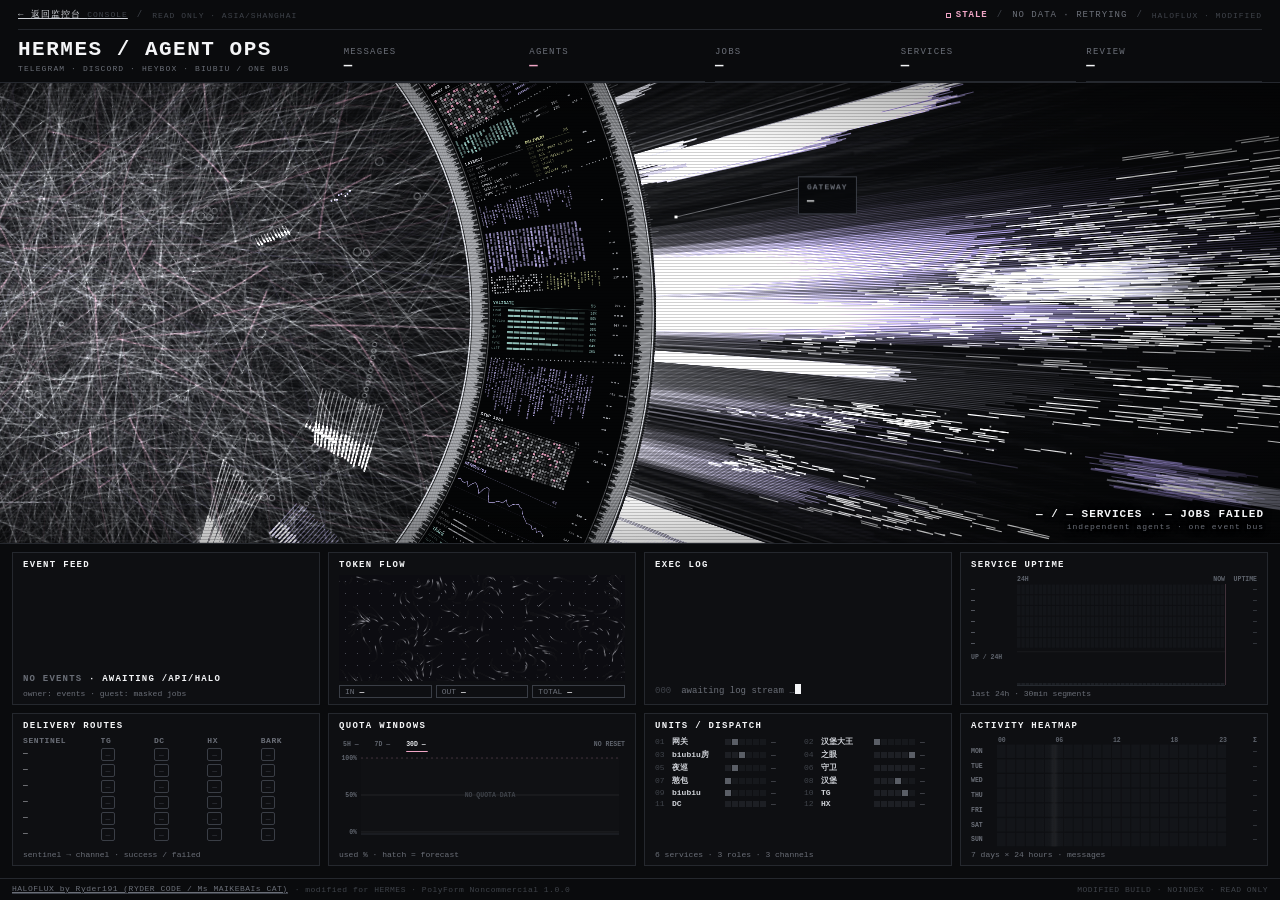
==== dashboard/frontend/halo/index.html @ b4620473 "fix(halo): 活动热图扫描条按底色提亮并连续推进" ====
<!doctype html>
<!--
  HALOFLUX - Copyright (c) 2026 Ryder191 (RYDER CODE / Ms MAIKEBAIs CAT). All rights reserved.

  Source code and audiovisual design are original works protected by copyright.
  Licensed under the PolyForm Noncommercial License 1.0.0 (see LICENSE).
  Noncommercial use only. ANY COMMERCIAL USE IS STRICTLY PROHIBITED.
  Keep this notice and credit "HALOFLUX by Ryder191" when sharing or remixing.

  MODIFIED COPY / 修改版:
  This build is modified for the Hermes personal dashboard (agent ops wall).
  Original: https://github.com/Ryder191/haloflux
  Modifications: rebranded copy, BGM/audio removed, fake-data generators removed,
  panels re-bound to the owner's own read-only telemetry. Noncommercial use only.

  源代码与视觉设计均为原创作品，受著作权保护。按 PolyForm Noncommercial 1.0.0 授权。
  仅限非商业用途，严格禁止任何商业用途。转载或二创须保留本声明并注明出处。
  本文件为 Hermes 个人监控台的修改版：改文案、移除 BGM、移除随机数据生成器、
  面板改接本人只读遥测数据。仅限非商业用途，详见 LICENSE。
-->
<html lang="zh-CN">
<head>
<meta charset="utf-8">
<meta name="viewport" content="width=device-width, initial-scale=1">
<meta name="robots" content="noindex,nofollow">
<meta name="color-scheme" content="dark">
<link rel="icon" href="/favicon.svg" type="image/svg+xml">
<title>HERMES — Agent Ops</title>
<style>
:root{
  --bg:#08090b; --panel:#0e0f12; --line:#25282e; --line2:#3a3e46;
  --text:#cfd2d8; --dim:#6b6f78; --faint:#3f434a; --white:#f4f5f7;
  --pink:#f0a6c6; --teal:#98e0cf;
}
*{box-sizing:border-box}
html,body{margin:0;height:100%;background:var(--bg);color:var(--text);font-family:ui-monospace,"Cascadia Mono","SF Mono",Consolas,"Liberation Mono",monospace;overflow:hidden}
.app{display:grid;grid-template-rows:auto minmax(0,1fr) auto;height:100vh}

/* ---------- header ---------- */
header{display:block;border-bottom:1px solid var(--line);padding:8px 18px 0;background:#0a0b0d}
.hud{display:grid;grid-template-columns:minmax(240px,1.7fr) repeat(5,minmax(0,1fr));align-items:end}
.topbar{display:flex;align-items:center;gap:9px;min-height:18px;margin:0 0 8px;padding:0 0 7px;border-bottom:1px solid var(--line);font-size:9px;letter-spacing:1px;color:var(--dim);white-space:nowrap;overflow:hidden}
.topbar__spacer{flex:1}
.topbar__sep{color:var(--faint)}
.topbar a{color:var(--text);border-bottom:1px solid transparent;transition:color .2s,border-color .2s}
.topbar a:hover,.topbar a:focus-visible{color:var(--white);border-bottom-color:var(--line2)}
.topbar .cn{font-size:8px;color:var(--faint)}
.halo-state{display:inline-flex;align-items:center;gap:5px;color:var(--text);font-weight:700}
.halo-state i{display:inline-block;width:5px;height:5px;background:var(--white)}
.halo-state[data-state="demo"] i{background:var(--pink)}
.halo-state[data-state="stale"] i{background:transparent;border:1px solid var(--pink)}
.halo-state[data-state="stale"]{color:var(--pink)}
.halo-state[data-state="connecting"] i{background:var(--dim)}
.brand h1{white-space:nowrap;margin:0;font-size:21px;font-weight:800;letter-spacing:1.5px;color:var(--white)}
.brand p{margin:3px 0 9px;font-size:8px;color:var(--dim);letter-spacing:1.1px;white-space:nowrap;overflow:hidden;text-overflow:ellipsis}
.kpi{padding:0 10px 9px;position:relative}
.kpi .k{font-size:9px;color:var(--dim);letter-spacing:1.2px}
.kpi .v{font-size:14px;font-weight:800;color:var(--white);font-variant-numeric:tabular-nums;white-space:nowrap}
.kpi .v small{font-size:7px;font-weight:600;color:var(--dim);margin-left:5px;letter-spacing:.4px}
.kpi .v small.err{color:var(--pink)}
.kpi .v.pink{color:var(--pink)}
.kpi .seg{position:absolute;left:10px;right:0;bottom:-1px;height:2px;background:var(--line)}
.kpi .seg i{display:block;height:100%;background:var(--text);width:0;transition:width 1.2s ease}

/* ---------- stage ---------- */
.stage{position:relative;min-height:0;overflow:hidden}
#stage{position:absolute;inset:0;width:100%;height:100%;display:block}
.stage::after{content:"";position:absolute;inset:0;pointer-events:none;
  background:repeating-linear-gradient(0deg,rgba(0,0,0,.18) 0 1px,transparent 1px 3px),
             radial-gradient(ellipse at 40% 50%,transparent 55%,rgba(0,0,0,.55) 100%)}
.ov{position:absolute;font-size:9px;letter-spacing:1px;color:var(--text);pointer-events:none;z-index:2}
.chk{left:0;top:0;will-change:transform;background:rgba(8,9,11,.85);border:1px solid var(--line2);padding:5px 8px;transition:opacity .4s}
.chk b{display:block;font-size:8px;color:var(--dim);font-weight:600;margin-bottom:3px}
.chk span{font-size:12px;color:var(--white);font-weight:600;white-space:nowrap}
.status{right:16px;bottom:12px;text-align:right}
.status .big{font-size:11px;color:var(--white);font-weight:800;text-shadow:0 0 3px rgba(0,0,0,.95),0 0 9px rgba(0,0,0,.85)}
.status .sm{color:var(--dim);font-size:8px;margin-top:2px;text-shadow:0 0 3px rgba(0,0,0,.9),0 0 8px rgba(0,0,0,.75)}

/* ---------- panels ---------- */
.panels{display:grid;grid-template-columns:repeat(4,minmax(0,1fr));gap:8px;padding:8px 12px 12px;border-top:1px solid var(--line);background:#0a0b0d}
.credits{display:flex;align-items:center;gap:7px;padding:5px 12px 6px;border-top:1px solid var(--line);background:#0a0b0d;font-size:8px;letter-spacing:.5px;color:var(--faint);white-space:nowrap;overflow:hidden}
.credits a{color:var(--dim);border-bottom:1px solid var(--line2);transition:color .2s,border-color .2s}
.credits a:hover,.credits a:focus-visible{color:var(--white);border-bottom-color:var(--text)}
.credits__spacer{flex:1}
.credits .cn{color:var(--faint)}
.p{border:1px solid var(--line);background:var(--panel);padding:7px 10px 6px;height:clamp(118px,17vh,168px);display:flex;flex-direction:column;overflow:hidden;min-width:0}
.p h3{margin:0 0 5px;font-size:9px;font-weight:800;letter-spacing:1.3px;color:var(--white);white-space:nowrap}
.p .cap{margin-top:auto;font-size:8px;color:var(--dim);padding-top:3px;white-space:nowrap;overflow:hidden}
.p canvas{width:100%;flex:1;min-height:0;display:block}

.feed{flex:1;min-height:0;display:flex;flex-direction:column;justify-content:flex-end;font-size:9px;line-height:1.4;overflow:hidden}
.feed div{white-space:nowrap;color:var(--dim)}
.feed div:last-child{color:var(--white);font-weight:600}
.feed .empty{color:var(--faint);letter-spacing:1.2px}
.feed .empty b{color:var(--dim);font-weight:600}
.n{color:var(--faint);margin-right:8px}
.vb{display:inline-block;width:42px;font-weight:800}
.vb.build{color:var(--pink)} .vb.check{color:var(--text)} .vb.read{color:var(--teal)} .vb.qa{color:var(--white)}
.vb.err{color:var(--pink)} .vb.ok{color:var(--teal)} .vb.warn{color:var(--text)}

.stats{display:flex;gap:4px;margin-top:4px}
.stats span{flex:1;font-size:8px;border:1px solid var(--line2);padding:1px 5px;color:var(--dim);white-space:nowrap;overflow:hidden}
.stats b{color:var(--white);font-weight:700;font-variant-numeric:tabular-nums}

.code{flex:1;min-height:0;font-size:9px;line-height:1.45;overflow:hidden;display:flex;flex-direction:column;justify-content:flex-end}
.code div{white-space:nowrap}
.code .ln{color:var(--faint);margin-right:10px}
.code .fn{color:var(--white);font-weight:800}
.code .op{color:var(--dim)}
.caret{display:inline-block;width:6px;height:10px;background:var(--white);vertical-align:-1px;animation:bl 1s steps(1) infinite}
@keyframes bl{50%{opacity:0}}

.routes{display:grid;grid-template-columns:1.5fr repeat(4,minmax(0,1fr));gap:3px 5px;font-size:8px;align-content:start}
.routes .h{color:var(--dim);font-weight:800;letter-spacing:.6px;white-space:nowrap;overflow:hidden}
.routes .nm{color:var(--text);white-space:nowrap;overflow:hidden;text-overflow:ellipsis}
.chip{display:inline-block;padding:0 4px;border:1px solid var(--line2);border-radius:2px;color:var(--faint);line-height:11px;transition:all .3s}
.chip.on{background:#d6d8dd;color:#000;border-color:#d6d8dd}
.chip.done{background:#2b2e34;color:var(--text);border-color:#2b2e34}
.chip.pk{background:rgba(240,166,198,.25);color:var(--pink);border-color:rgba(240,166,198,.5)}

.agents{display:grid;grid-template-columns:1fr 1fr;gap:2px 12px;font-size:8px;align-content:start}
.ag{display:flex;align-items:center;gap:5px;white-space:nowrap;min-width:0}
.ag .id{color:var(--faint);width:12px;flex:0 0 12px} .ag .rl{width:48px;flex:0 0 48px;color:var(--text);font-weight:600;overflow:hidden;text-overflow:ellipsis}
.ag .cells{display:flex;gap:1px;flex:0 0 auto}
.ag .cells i{width:6px;height:6px;background:#1d1f24}
.ag .st{color:var(--dim);overflow:hidden;text-overflow:ellipsis;min-width:0}
.ag .st.w{color:var(--white)}
.ag .st.err{color:var(--pink)}

@media (max-width:1000px){
  html,body{height:100%;overflow:hidden;overscroll-behavior:none;touch-action:manipulation;-webkit-tap-highlight-color:transparent}
  .app{height:100vh;height:100dvh;grid-template-columns:minmax(0,1fr);grid-template-rows:auto minmax(0,1fr) auto auto;
    padding-top:env(safe-area-inset-top);padding-left:env(safe-area-inset-left);padding-right:env(safe-area-inset-right)}
  .app>*{min-width:0}
  header{padding:8px 14px 0}
  .hud{display:grid;grid-template-columns:repeat(5,minmax(0,1fr));align-items:end;gap:0}
  .brand{grid-column:1/-1;margin-bottom:3px}
  .brand h1{font-size:18px;letter-spacing:1px;line-height:1}
  .brand p{display:none}
  .kpi{padding:0 4px 7px}
  .kpi .k{font-size:8px;letter-spacing:.7px;white-space:nowrap;overflow:hidden;text-overflow:ellipsis}
  .kpi .v{font-size:13px}
  .kpi .seg{left:4px}
  .stage{height:auto}
  .status{right:10px;bottom:8px;padding:3px 6px;background:rgba(8,9,11,.78);border:1px solid var(--line)}
  .status .big{font-size:9.5px}
  .panels{display:flex;overflow-x:auto;scroll-snap-type:x mandatory;gap:8px;
    padding:8px 12px calc(8px + env(safe-area-inset-bottom));scrollbar-width:none}
  .panels::-webkit-scrollbar{display:none}
  .p{flex:0 0 min(78vw,360px);height:118px;scroll-snap-align:start}
  .credits{padding-bottom:calc(6px + env(safe-area-inset-bottom))}
}
@media (max-width:520px){
  header{padding:8px 12px 0}
  .topbar .topbar__sep{display:none}
  .topbar{flex-wrap:wrap;overflow:visible;white-space:normal;row-gap:4px}
  .status{right:10px;bottom:8px}
}
</style>
<style>
/* ---- Hermes build ---- */
@media (min-width:1500px){ .brand h1{font-size:24px} .p h3{font-size:10px} .p .cap{font-size:8.5px} }
@media (min-width:2100px){ .brand h1{font-size:28px;letter-spacing:2.5px} .kpi .v{font-size:17px}
  .p{height:clamp(150px,19vh,230px)} }
@media (max-width:720px){ .topbar .cn,.topbar .credit-slot{display:none} .topbar{gap:7px;font-size:8px}
  .brand h1{font-size:14px}
  .kpi .k{font-size:6.5px}
  .kpi .v{font-size:11px}
  .credits{font-size:7px;gap:5px} .credits .credits__tail,.credits .cn{display:none} }
@media (max-width:520px){ .topbar .topbar__sep{display:none} .topbar{flex-wrap:wrap;overflow:visible;white-space:normal;row-gap:4px}
  .status{right:10px;bottom:10px} }
</style>
</head>
<body>
<div class="app">
  <header>
    <div class="topbar">
      <a href="/">← 返回监控台 <span class="cn">CONSOLE</span></a>
      <span class="topbar__sep">/</span>
      <span class="cn">READ ONLY · ASIA/SHANGHAI</span>
      <span class="topbar__spacer"></span>
      <span class="halo-state" id="haloState" data-state="connecting"><i></i><b id="haloStateText">CONNECTING</b></span>
      <span class="topbar__sep">/</span>
      <span id="haloUpdated" class="tabular">—</span>
      <span class="topbar__sep credit-slot">/</span>
      <span class="cn credit-slot">HALOFLUX · MODIFIED</span>
    </div>
    <div class="hud">
      <div class="brand"><h1>HERMES / AGENT OPS</h1><p>TELEGRAM · DISCORD · HEYBOX · BIUBIU / ONE BUS</p></div>
      <div class="kpi"><div class="k">MESSAGES</div><div class="v" id="k0">—</div><div class="seg"><i></i></div></div>
      <div class="kpi"><div class="k">AGENTS</div><div class="v pink" id="k1">—</div><div class="seg"><i></i></div></div>
      <div class="kpi"><div class="k">JOBS</div><div class="v" id="k2">—</div><div class="seg"><i></i></div></div>
      <div class="kpi"><div class="k">SERVICES</div><div class="v" id="k3">—</div><div class="seg"><i></i></div></div>
      <div class="kpi"><div class="k">REVIEW</div><div class="v" id="k4">—</div><div class="seg"><i></i></div></div>
    </div>
  </header>

  <div class="stage" id="stageWrap">
    <canvas id="stage"></canvas>
    <div class="ov chk" id="chk"><b id="chkK">GATEWAY</b><span id="chkV">—</span></div>
    <div class="ov status"><div class="big" id="stBig">— / — SERVICES · — JOBS FAILED</div><div class="sm">independent agents · one event bus</div></div>
  </div>

  <section class="panels">
    <div class="p"><h3>EVENT FEED</h3><div class="feed" id="feed"></div><div class="cap">owner: events · guest: masked jobs</div></div>
    <div class="p"><h3>TOKEN FLOW</h3><canvas id="cAdv"></canvas>
      <div class="stats" id="tokenStats"><span>IN <b id="tokIn">—</b></span><span>OUT <b id="tokOut">—</b></span><span>TOTAL <b id="tokAll">—</b></span></div></div>
    <div class="p"><h3>EXEC LOG</h3><div class="code" id="code"></div></div>
    <div class="p"><h3>SERVICE UPTIME</h3><canvas id="cDiff"></canvas><div class="cap">last 24h · 30min segments</div></div>
    <div class="p"><h3>DELIVERY ROUTES</h3><div class="routes" id="routes"></div><div class="cap">sentinel → channel · success / failed</div></div>
    <div class="p"><h3>QUOTA WINDOWS</h3><canvas id="cVal" title="Click 5H / 7D / 30D to switch"></canvas><div class="cap" id="quotaCap">used % · hatch = forecast</div></div>
    <div class="p"><h3>UNITS / DISPATCH</h3><div class="agents" id="agents"></div><div class="cap">6 services · 3 roles · 3 channels</div></div>
    <div class="p"><h3>ACTIVITY HEATMAP</h3><canvas id="cIdx"></canvas><div class="cap">7 days × 24 hours · messages</div></div>
  </section>
  <footer class="credits">
    <a href="https://github.com/Ryder191/haloflux" target="_blank" rel="noopener noreferrer">HALOFLUX by Ryder191 (RYDER CODE / Ms MAIKEBAIs CAT)</a>
    <span class="credits__tail">· modified for HERMES · PolyForm Noncommercial 1.0.0</span>
    <span class="credits__spacer"></span>
    <span class="cn">MODIFIED BUILD · NOINDEX · READ ONLY</span>
  </footer>
</div>

<script>
const TAU = Math.PI * 2, rnd = Math.random;
const rr = (a, b) => a + rnd() * (b - a);
const pick = a => a[(rnd() * a.length) | 0];
const gauss = () => (rnd() + rnd() + rnd() - 1.5) / 1.5;
let DPR = Math.min(window.devicePixelRatio || 1, 1.5);
const FONT = 'ui-monospace,"Cascadia Mono","SF Mono",Consolas,"Liberation Mono",monospace';
const REDUCE_MOTION = !!(window.matchMedia && window.matchMedia('(prefers-reduced-motion: reduce)').matches);

function mk(w, h) {
  const c = document.createElement('canvas');
  c.width = Math.max(1, Math.ceil(w * DPR)); c.height = Math.max(1, Math.ceil(h * DPR));
  c.x = c.getContext('2d'); c.x.setTransform(DPR, 0, 0, DPR, 0, 0);
  return c;
}
function fit(c) {
  const r = c.getBoundingClientRect();
  c.width = Math.max(1, Math.round(r.width * DPR)); c.height = Math.max(1, Math.round(r.height * DPR));
  const x = c.getContext('2d'); x.setTransform(DPR, 0, 0, DPR, 0, 0);
  c.w = r.width; c.h = r.height; c.x = x;
  return c;
}

/* =========================================================
   MAIN STAGE
   ========================================================= */
const stage = document.getElementById('stage'); let S = stage.getContext('2d'); const S_MAIN = S;
let W, H, cx, cy, R, RO, RMAX, thV, thS;
let webBase, webLayers = [], layerEnv = [0, 0, 0], trailC, glowC, laneC;
let curves = [], runners = [], comets = [], cards = [], wedges = [], pulses = [];
let webRot = 0, ringRot = 0, ringVel = 0, OSTEP = 0.0038;
const GS = 3; // glow buffer downscale
const FS = 0.5; let farC; // far-layer buffer (depth of field)
let ROT = false, SW = 0, SH = 0;   // portrait phones: scene is drawn rotated -90°
function setXf(ctx, d, z, tx, ty) {
  if (ROT && ctx === S_MAIN) ctx.setTransform(0, -d * z, d * z, 0, ty, SH * d - tx);
  else ctx.setTransform(d * z, 0, 0, d * z, tx, ty);
}
const HAS_FILTER = 'filter' in S;
const easeIO = t => t < 0.5 ? 4 * t * t * t : 1 - Math.pow(-2 * t + 2, 3) / 2;
const easeO = t => 1 - Math.pow(1 - t, 3);

/* ---------- live configuration (driven by the console) ---------- */
// [key, label, min, max, step, group, rebuild]
const PARAMS = [
  ['tempo', '整体节拍速度', 0.4, 2.5, 0.05, '全局'],
  ['camera', '自动运镜 (0关 1开)', 0, 1, 1, '全局'],
  ['camZoom', '运镜推近幅度', 0, 2, 0.05, '全局'],
  ['glow', '柔光层强度', 0, 1.5, 0.05, '全局'],
  ['scan', '扫描线 (0关 1开)', 0, 1, 1, '全局'],

  ['ringSpeed', '圆环转动幅度/速度', 0, 3, 0.05, '圆环'],
  ['ringPause', '圆环停顿时长', 0, 3, 0.05, '圆环'],
  ['ringWidth', '环带厚度', 0.6, 1.6, 0.02, '圆环', 'resize'],
  ['rimBright', '内外缘细线亮度', 0, 2, 0.05, '圆环'],
  ['rimWidth', '内外缘细线带宽度', 0.3, 2.5, 0.05, '圆环', 'slots'],
  ['dataFlicker', '数据块刷新/闪烁', 0, 4, 0.1, '圆环'],

  ['webBright', '底层网线亮度', 0.1, 3, 0.05, '圈内', 'web'],
  ['webPulseBase', '网线闪烁层基础亮度', 0, 1, 0.02, '圈内'],
  ['webPulseAmp', '网线闪烁层节拍亮度', 0, 1, 0.02, '圈内'],
  ['webSpin', '网线整体转速', 0, 5, 0.1, '圈内'],
  ['runnerCount', '单独亮线 数量', 0, 900, 1, '圈内'],
  ['runnerBright', '单独亮线 亮度', 0, 2, 0.05, '圈内'],
  ['runnerWidth', '单独亮线 粗细', 0.3, 3, 0.05, '圈内'],
  ['runnerSpeed', '单独亮线 速度', 0.1, 4, 0.05, '圈内'],
  ['runnerVariety', '单独亮线 速度差异', 0, 1, 0.05, '圈内'],
  ['cometPerBeat', '成组光束 每拍数量', 0, 6, 0.1, '圈内'],
  ['cometBurst', '成组光束 重拍爆发数', 0, 12, 0.5, '圈内'],
  ['cometTrickle', '成组光束 拍间零星(每秒)', 0, 6, 0.1, '圈内'],
  ['cometLines', '成组光束 每组线数', 0.3, 3, 0.05, '圈内'],
  ['cometWidth', '成组光束 宽度', 0.3, 3, 0.05, '圈内'],
  ['cometBright', '成组光束 亮度', 0.1, 2.5, 0.05, '圈内'],
  ['cometGlow', '成组光束 柔光', 0, 3, 0.05, '圈内'],
  ['cometSpeed', '成组光束 速度', 0.3, 3, 0.05, '圈内'],
  ['cometFollow', '成组光束 跟随圆环 (0/1)', 0, 1, 1, '圈内'],

  ['beamBright', '伸缩光束 亮度', 0, 2.5, 0.05, '环外'],
  ['beamLen', '伸缩光束 长度', 0.2, 1.8, 0.05, '环外'],
  ['beamWidth', '伸缩光束 线粗细', 0.3, 3, 0.05, '环外'],
  ['beamBounce', '回弹波浪层 强度', 0, 2, 0.05, '环外'],
  ['beamGlow', '伸缩光束 柔光', 0, 6, 0.1, '环外'],
  ['dashBright', '流动短线 亮度', 0, 2, 0.05, '环外'],
  ['hazeCount', '宽光带 数量', 0, 30, 1, '环外'],
  ['hazeBright', '宽光带 亮度', 0, 3, 0.05, '环外'],
  ['flyerCount', '飞出流线(单独) 数量', 0, 3, 0.05, '环外', 'flyers'],
  ['flyerBright', '飞出流线(单独) 亮度', 0, 3, 0.05, '环外'],
  ['flyerWidth', '飞出流线 粗细', 0.3, 3, 0.05, '环外'],
  ['flyerSpeed', '飞出流线 速度', 0.2, 3, 0.05, '环外'],
  ['burstRate', '飞出流线(成组) 频率', 0, 5, 0.1, '环外'],
  ['burstSize', '飞出流线(成组) 每组数量', 0.2, 3, 0.05, '环外'],
  ['burstBright', '飞出流线(成组) 亮度', 0, 2.5, 0.05, '环外'],
  ['flareRate', '根部闪光 频率', 0, 5, 0.1, '环外'],
  ['flareBright', '根部闪光 亮度', 0, 2, 0.05, '环外'],
  ['rimDensity', '内外缘细线 密度', 0.3, 3, 0.05, '圆环'],
  ['depthBlur', '远景虚化 (环外远层)', 0, 5, 0.1, '空间层次'],
  ['depthDim', '远景亮度', 0, 1.5, 0.05, '空间层次'],
  ['webBlur', '圈内底层虚化', 0, 4, 0.1, '空间层次', 'web'],
  ['parallax', '视差 (运镜时远近错位)', 0, 1.5, 0.05, '空间层次'],
  ['bokeh', '前景光斑 数量', 0, 80, 1, '空间层次'],
  ['bokehBright', '前景光斑 亮度', 0, 3, 0.05, '空间层次'],
  ['atmos', '空间雾气', 0, 3, 0.05, '空间层次'],
  ['ringShadow', '圆环遮挡阴影', 0, 2, 0.05, '空间层次'],
  ['vignette', '暗角', 0, 1.5, 0.05, '空间层次'],
];
const BASE = {
  tempo: 1, camera: 1, camZoom: 1, glow: 1, scan: 1,
  ringSpeed: 1, ringPause: 1, ringWidth: 1, rimBright: 1, rimWidth: 1, dataFlicker: 1,
  webBright: 1, webPulseBase: 0.15, webPulseAmp: 0.85, webSpin: 1,
  runnerCount: 336, runnerBright: 1, runnerWidth: 1, runnerSpeed: 1, runnerVariety: 1,
  cometPerBeat: 1.1, cometBurst: 4, cometTrickle: 0, cometLines: 1, cometWidth: 1, cometBright: 1, cometGlow: 1.1, cometSpeed: 1, cometFollow: 0,
  beamBright: 1, beamBounce: 1, beamLen: 1, beamWidth: 1, beamGlow: 1, dashBright: 1, hazeCount: 8, hazeBright: 1,
  flyerCount: 1, flyerBright: 1, flyerWidth: 1, flyerSpeed: 1, burstRate: 1, burstSize: 1, burstBright: 1, flareRate: 1, flareBright: 1,
  rimDensity: 1, depthBlur: 1.4, depthDim: 0.9, webBlur: 0.7, parallax: 0.6, bokeh: 16, bokehBright: 1, atmos: 1, ringShadow: 1, vignette: 0.7,
};
const PRESETS = {
  A: { ...BASE, webBright: 1.25, webPulseBase: 0.3, webPulseAmp: 0.4, runnerCount: 45, runnerVariety: 0,
       cometPerBeat: 2.5, cometBurst: 5, cometTrickle: 1.6, cometFollow: 1, cometGlow: 0.85 },
  B: { ...BASE },
};
// 你的默认效果：把控制台「导出」的 values 粘贴进来替换 null，发给任何电脑打开都会默认使用它
const BAKED_MINE = {tempo: 2.5, camera: 1, camZoom: 1, glow: 1.1, scan: 1, ringSpeed: 3, ringPause: 1.2, ringWidth: 1.3, rimBright: 1.8, rimWidth: 1.3, dataFlicker: 1, webBright: 0.9, webPulseBase: 0.1, webPulseAmp: 0.8, webSpin: 1, runnerCount: 788, runnerBright: 0.5, runnerWidth: 1, runnerSpeed: 0.6, runnerVariety: 0.4, cometPerBeat: 2.3, cometBurst: 9, cometTrickle: 1.5, cometLines: 1, cometWidth: 1, cometBright: 1, cometGlow: 1.1, cometSpeed: 0.8, cometFollow: 1, beamBright: 1.8, beamLen: 1.8, beamWidth: 0.7, beamBounce: 2, beamGlow: 3.5, dashBright: 1.9, hazeCount: 22, hazeBright: 1.5, flyerCount: 3, flyerBright: 3, flyerWidth: 1.4, flyerSpeed: 2.2, burstRate: 3.5, burstSize: 3, burstBright: 2.5, flareRate: 3.5, flareBright: 2, rimDensity: 1.2, depthBlur: 0, depthDim: 0.1, webBlur: 0, parallax: 0, bokeh: 0, bokehBright: 0, atmos: 0, ringShadow: 0, vignette: 0};   // 2026-10-21 定稿默认
if (BAKED_MINE) PRESETS.MINE = { ...BASE, ...BAKED_MINE };
const C = { ...(PRESETS.MINE || PRESETS.B) };
// phones: fewer particles, same look (from HALOFLUX mobile.html)
if (matchMedia('(max-width: 1000px)').matches) {
  C.runnerCount = Math.round(C.runnerCount * 0.5);
  C.flyerCount = +(C.flyerCount * 0.55).toFixed(2);
  C.burstSize = +(C.burstSize * 0.75).toFixed(2);
  C.bokeh = Math.round(C.bokeh * 0.6);
}
// 4K / high-DPI wall: fewer particles and slightly softer glow (same look)
if ((window.screen && window.screen.width >= 3200) ||
    (window.innerWidth * (window.devicePixelRatio || 1) >= 3200)) {
  C.runnerCount = Math.round(C.runnerCount * 0.65);
  C.cometPerBeat = +(C.cometPerBeat * 0.75).toFixed(2);
  C.cometBurst = Math.round(C.cometBurst * 0.75);
  C.hazeCount = Math.round(C.hazeCount * 0.7);
  C.bokeh = Math.round(C.bokeh * 0.7);
  C.glow = +(C.glow * 0.85).toFixed(2);
}
const zf = z => 1 + (z - 1) * C.camZoom;

/* ---------- rhythm: an uneven beat clock drives everything ---------- */
const PATTERN = [0.5, 0.25, 0.25, 0.5, 0.5, 0.75, 0.25, 0.25, 0.25, 1.0];
let beatT = 0.4, beatI = 0, sinceBeat = 9, beatN = 0, env = 0;
function updateBeat(dt) {
  beatT -= dt; sinceBeat += dt;
  if (beatT <= 0) { beatT += PATTERN[beatI++ % PATTERN.length] * 0.92 / C.tempo; sinceBeat = 0; beatN++; onBeat(); }
  env = Math.exp(-sinceBeat * 4.5);
}
function onBeat() {
  // ring: kick every other beat → stepped, fast rotation
  if (rot.t >= rot.dur && rot.hold <= 0) ringMove();
  // comets come in bursts
  const n = Math.round((beatN % 4 === 0 ? C.cometBurst : C.cometPerBeat) * rr(0.6, 1.4));
  for (let i = 0; i < n; i++) setTimeout(spawnComet, i * rr(30, 90));
  // web layers shimmer
  layerEnv[(rnd() * 3) | 0] = 1;
  if (beatN % 4 === 0) layerEnv = layerEnv.map(() => rr(0.6, 1));
  // outer: travelling wave + random wedge hits
  const dir = rnd() < 0.5 ? 1 : -1, big = beatN % 8 === 0;
  pulses.push({ c: dir > 0 ? -thS - 0.15 : thS + 0.15, v: dir * rr(0.7, 1.6) * (big ? 0.7 : 1), w: big ? rr(0.25, 0.4) : rr(0.05, 0.16), amp: big ? 1 : rr(0.45, 0.9), life: rr(1.2, 2.0), L: 0 });
  pulses.forEach(p => p.L || (p.L = p.life));
  onBeatOuter();
  // ring cards
  for (let i = 0; i < Math.round(6 * C.dataFlicker); i++) pick(slots).c = null;
  for (let i = 0; i < Math.round(2 * C.dataFlicker); i++) pick(slots).flash = rr(0.35, 0.7);
}

/* ---------- camera: automatic push-in / pull-out shots ---------- */
const cam = { x: 0, y: 0, z: 1 };
let shots = [], shotI = 0, shotT = 0, camPhase = 'hold', camFrom = null;
function buildShots() {
  const P = (a, r) => ({ x: cx + Math.cos(a) * r, y: cy + Math.sin(a) * r });
  const mid = (R + RO) / 2;
  shots = [
    { x: W / 2, y: H / 2, z: 1, hold: 4.5 },
    { ...P(-thS * 0.45, mid), z: 2.3, hold: 3.4 },
    { ...P(0.04, RO + (RMAX - RO) * 0.3), z: 1.6, hold: 3.2 },
    { x: W / 2, y: H / 2, z: 1, hold: 3.0 },
    { ...P(0.22, R * 0.8), z: 1.9, hold: 3.4 },
    { ...P(thS * 0.5, mid + 10), z: 2.8, hold: 3.0 },
    { ...P(-0.12, RO + 40), z: 1.35, hold: 3.2 },
  ];
  shotI = 0; shotT = 0; camPhase = 'hold';
  Object.assign(cam, shots[0]);
}
function clampCam() {
  const hw = W / (2 * cam.z), hh = H / (2 * cam.z);
  cam.x = Math.max(hw, Math.min(W - hw, cam.x));
  cam.y = Math.max(hh, Math.min(H - hh, cam.y));
}
function updateCam(dt) {
  if (!C.camera) { cam.x = W / 2; cam.y = H / 2; cam.z = 1; return; }
  shotT += dt;
  const cur = shots[shotI], nxt = shots[(shotI + 1) % shots.length];
  if (camPhase === 'hold') {
    const k = shotT / cur.hold;
    cam.x = cur.x; cam.y = cur.y + (cur.z > 1 ? Math.sin(k * Math.PI) * 6 : 0);
    cam.z = zf(cur.z) * (1 + 0.05 * k * C.camZoom);            // slow creep while holding
    if (shotT >= cur.hold) { camPhase = 'move'; shotT = 0; camFrom = { ...cam }; }
  } else {
    const dur = 2.2, e = easeIO(Math.min(1, shotT / dur));
    const lz = Math.log(camFrom.z) + (Math.log(zf(nxt.z)) - Math.log(camFrom.z)) * e;
    let z = Math.exp(lz);
    if (camFrom.z > 1.2 && zf(nxt.z) > 1.2) z *= 1 - 0.4 * Math.sin(Math.PI * e); // pull out between two close-ups
    cam.z = Math.max(1, z);
    cam.x = camFrom.x + (nxt.x - camFrom.x) * e;
    cam.y = camFrom.y + (nxt.y - camFrom.y) * e;
    if (shotT >= dur) { shotI = (shotI + 1) % shots.length; camPhase = 'hold'; shotT = 0; }
  }
  clampCam();
}
function camT(ctx, d) { setXf(ctx, d, cam.z, d * (W / 2 - cam.x * cam.z), d * (H / 2 - cam.y * cam.z)); }
function camTk(ctx, d, k) {
  const z = 1 + (cam.z - 1) * k, x = W / 2 + (cam.x - W / 2) * k, y = H / 2 + (cam.y - H / 2) * k;
  setXf(ctx, d, z, d * (W / 2 - x * z), d * (H / 2 - y * z));
}
const toScreen = (x, y) => ({ x: (x - cam.x) * cam.z + W / 2, y: (y - cam.y) * cam.z + H / 2 });

/* ---------- setup ---------- */
function mkd(w, h, d) {
  const c = document.createElement('canvas');
  c.width = Math.max(1, Math.ceil(w * d)); c.height = Math.max(1, Math.ceil(h * d));
  c.x = c.getContext('2d'); c.x.setTransform(d, 0, 0, d, 0, 0); return c;
}
function resizeStage() {
  const r = stage.getBoundingClientRect();
  ROT = r.height > r.width * 1.05; SW = r.width; SH = r.height;
  W = ROT ? r.height : r.width; H = ROT ? r.width : r.height;
  stage.width = SW * DPR; stage.height = SH * DPR;
  cx = W * (ROT ? -0.1 : 0.07); cy = H * 0.5;
  R = Math.max(H * 0.78, W * 0.30);
  RO = R + Math.max(90, Math.min(240, H * 0.3, W * 0.13)) * C.ringWidth;
  RMAX = Math.hypot(W - cx, H / 2) + 60;
  thV = Math.asin(Math.min(1, (H / 2 + 60) / R));
  thS = Math.asin(Math.min(1, (H / 2 + 40) / RO));
  buildWeb(); buildLanes(); buildCards(); buildOuter();
  trailC = mkd(2 * R + 4, 2 * R + 4, Math.min(DPR, 1.5));
  farC = document.createElement('canvas'); farC.width = Math.ceil(W * FS); farC.height = Math.ceil(H * FS); farC.x = farC.getContext('2d');
  glowC = document.createElement('canvas');
  glowC.width = Math.ceil(W / GS); glowC.height = Math.ceil(H / GS); glowC.x = glowC.getContext('2d');
  runners = []; for (let i = 0; i < C.runnerCount; i++) runners.push(newRunner(true));
  comets = []; pulses = [];
  buildShots();
}

/* ---------- inner web ---------- */
function buildWeb() {
  const size = 2 * R + 4, d = Math.min(DPR, 1.5);
  webBase = mkd(size, size, d);
  webLayers = [0, 1, 2].map(() => mkd(size, size, d));
  const all = [webBase, ...webLayers];
  all.forEach(c => c.x.translate(R + 2, R + 2));
  const b = webBase.x;
  b.beginPath(); b.arc(0, 0, R, 0, TAU);
  const g = b.createRadialGradient(0, 0, R * 0.2, 0, 0, R);
  g.addColorStop(0, '#111215'); g.addColorStop(1, '#0c0d0f');
  b.fillStyle = g; b.fill();
  all.forEach(c => { c.x.save(); c.x.beginPath(); c.x.arc(0, 0, R, 0, TAU); c.x.clip(); });
  curves = [];
  const N = Math.min(2600, Math.round(1000 + (W * H) / 800));
  for (let i = 0; i < N; i++) {
    const a1 = rnd() * TAU, a2 = a1 + rr(0.6, Math.PI * 1.4);
    const p0 = { x: Math.cos(a1) * R, y: Math.sin(a1) * R };
    const p1 = { x: Math.cos(a2) * R, y: Math.sin(a2) * R };
    const cr = Math.sqrt(rnd()) * R * 0.9, ca = rnd() * TAU;
    const c = { x: Math.cos(ca) * cr, y: Math.sin(ca) * cr };
    curves.push({ p0, c, p1 });
    const layer = rnd() < 0.7 ? -1 : (rnd() * 3) | 0;
    const x = layer < 0 ? b : webLayers[layer].x;
    const al = Math.min(1, (layer < 0 ? 0.03 + Math.pow(rnd(), 3) * 0.28 : 0.08 + Math.pow(rnd(), 2) * 0.35) * C.webBright);
    const k = rnd();
    x.strokeStyle = k < 0.05 ? `rgba(240,166,198,${al})` : k < 0.1 ? `rgba(180,170,235,${al})` : `rgba(228,231,238,${al})`;
    x.lineWidth = rr(0.4, 1.1);
    x.beginPath(); x.moveTo(p0.x, p0.y); x.quadraticCurveTo(c.x, c.y, p1.x, p1.y); x.stroke();
  }
  // node markers
  b.font = `6px ${FONT}`; b.textBaseline = 'middle';
  for (let i = 0; i < 70; i++) {
    const rr_ = Math.sqrt(rnd()) * R * 0.92, a = rnd() * TAU;
    const px = Math.cos(a) * rr_, py = Math.sin(a) * rr_, s = rr(2, 4.5);
    b.strokeStyle = `rgba(235,238,244,${rr(0.35, 0.8)})`; b.lineWidth = 0.8;
    b.beginPath(); b.arc(px, py, s, 0, TAU); b.stroke();
    if (rnd() < 0.4) { b.beginPath(); b.arc(px + s * 2.2, py, s * 0.8, 0, TAU); b.stroke(); }
    if (rnd() < 0.35) { b.fillStyle = 'rgba(200,204,212,.5)'; b.fillText('n' + ((rnd() * 99) | 0), px + 7, py); }
  }
  // dotted chains of small rings (as in the original)
  for (let k = 0; k < 3; k++) {
    const rad = R * rr(0.45, 0.85), a0 = rr(0, TAU), cnt = 22 + (rnd() * 14 | 0);
    b.strokeStyle = 'rgba(235,238,244,.55)'; b.lineWidth = 0.8;
    for (let i = 0; i < cnt; i++) { const a = a0 + i * 0.022; b.beginPath(); b.arc(Math.cos(a) * rad, Math.sin(a) * rad, 2.2, 0, TAU); b.stroke(); }
  }
  all.forEach(c => c.x.restore());
  if (HAS_FILTER && C.webBlur > 0) {
    all.forEach((c, i) => {
      const orig = document.createElement('canvas'); orig.width = c.width; orig.height = c.height; orig.getContext('2d').drawImage(c, 0, 0);
      const x = c.x; x.save(); x.setTransform(1, 0, 0, 1, 0, 0); x.clearRect(0, 0, c.width, c.height);
      x.filter = `blur(${(i ? 0.5 : 1) * C.webBlur * d}px)`; x.drawImage(orig, 0, 0); x.filter = 'none';
      x.globalAlpha = Math.max(0.15, 1 - C.webBlur * 0.3); x.drawImage(orig, 0, 0); x.restore();
    });
  }
}
const qpt = (cv, t) => {
  const u = 1 - t;
  return { x: u * u * cv.p0.x + 2 * u * t * cv.c.x + t * t * cv.p1.x, y: u * u * cv.p0.y + 2 * u * t * cv.c.y + t * t * cv.p1.y };
};
function newRunner(init) {
  const cv = pick(curves), t = init ? rnd() : 0, p = qpt(cv, t);
  // mixed speed personalities so lone lines never move in lockstep
  const k = rnd(); let mode, sp;
  if (rnd() > C.runnerVariety) { mode = 1; sp = rr(0.12, 0.38); }   // uniform (version A style)
  else if (k < 0.3) { mode = 0; sp = rr(0.15, 0.28); }        // steady, ignores the beat
  else if (k < 0.65) { mode = 1; sp = rr(0.1, 0.3); }    // surges on the beat
  else if (k < 0.8) { mode = 0; sp = rr(0.04, 0.08); }   // slow drift
  else if (k < 0.92) { mode = 0; sp = rr(0.5, 0.85); }   // fast streak
  else { mode = 2; sp = rr(0.06, 0.12); }                 // accelerates along its path
  return { cv, t, sp, mode, px: p.x, py: p.y, b: rnd() < 0.1 };
}

/* ---------- comets: short bright bundles sweeping with ease-in-out ---------- */
function spawnComet() {
  const lines = [], n = Math.max(2, Math.round((8 + (rnd() * 12 | 0)) * C.cometLines));
  if (rnd() < 0.6) {
    // concentric arc bundle hugging the ring
    const rad = R * rr(0.55, 0.9), a0 = rr(-thV, thV) * 0.85, span = rr(0.35, 0.9) * (rnd() < 0.5 ? -1 : 1), gap = rr(2.6, 4.4) * C.cometWidth;
    for (let k = 0; k < n; k++) lines.push({ arc: true, r: rad - k * gap + gauss() * 0.6, a0: a0 + gauss() * 0.01, span });
  } else {
    // converging bundle: inner point → ring edge
    const ang = rr(-thV, thV) * 0.8, oa = ang + rr(-1.3, 1.3), orad = R * rr(0.25, 0.75);
    const o = { x: Math.cos(oa) * orad, y: Math.sin(oa) * orad };
    const spread = rr(0.08, 0.25) * C.cometWidth, bend = rr(0.2, 0.5) * (rnd() < 0.5 ? -1 : 1);
    for (let i = 0; i < n; i++) {
      const ta = ang + (i / n - 0.5) * spread;
      const p1 = { x: Math.cos(ta) * (R - 2), y: Math.sin(ta) * (R - 2) };
      const p0 = { x: o.x + gauss() * 10, y: o.y + gauss() * 10 };
      const mx = (p0.x + p1.x) / 2, my = (p0.y + p1.y) / 2, dx = p1.x - p0.x, dy = p1.y - p0.y;
      lines.push({ p0, c: { x: mx - dy * bend + gauss() * 8, y: my + dx * bend + gauss() * 8 }, p1 });
    }
  }
  comets.push({ lines, life: 0, hit: false, rot0: ringRot, dur: rr(0.4, 0.85) / C.cometSpeed, win: rr(0.22, 0.4), glow: rnd() < 0.4, tint: rnd() < 0.15 });
}
const cpt = (l, t) => { if (!l.arc) return qpt(l, t); const r = l.r + (R - 2 - l.r) * t * t, a = l.a0 + l.span * t; return { x: Math.cos(a) * r, y: Math.sin(a) * r }; };
function strokeComet(ctx, c, t0, t1, steps) {
  ctx.beginPath();
  for (const l of c.lines) for (let s = 0; s <= steps; s++) {
    const p = cpt(l, t0 + (t1 - t0) * (s / steps));
    s ? ctx.lineTo(p.x, p.y) : ctx.moveTo(p.x, p.y);
  }
  ctx.stroke();
}

/* ---------- outer: stacked, constantly changing layers ----------
   L0 haze bands (translucent wide wedges, additive, short lifecycles)
   L1 far strands (thin, dim, slower rotation → parallax)
   L2 main strands (dense, ring-attached, staircase tips + flowing dashes)
   L3 root flares (bright white blocks at the ring edge, glow)          */
let GR = {}, strandLayers = [], hazes = [], flares = [];
const HAZE_COL = ['196,180,252', '242,242,252', '190,222,222'];
const clamp = (v, a, b) => Math.max(a, Math.min(b, v));
const normA = a => ((a + Math.PI) % TAU + TAU) % TAU - Math.PI;
function makeProfile(n) {
  const prof = []; let v = rr(0.45, 1), run = 0;
  for (let k = 0; k < n; k++) {
    if (run-- <= 0) { v = clamp(v + gauss() * 0.4, 0.22, 1); run = 2 + (rnd() * 5 | 0); }
    prof.push(clamp(v + gauss() * 0.07, 0.18, 1));
  }
  return prof;
}
function makeStrandLayer(stepDeg, rotK, lumK, lw, lenK, solidK, cover, nMin, nMax, brightP, dyn = 'soft') {
  const step = stepDeg * Math.PI / 180, nb = Math.floor(TAU / step), ws = [];
  const count = Math.round(nb * cover / ((nMin + nMax) / 2));
  for (let j = 0; j < count; j++) {
    const n = nMin + (rnd() * (nMax - nMin) | 0), bright = rnd() < brightP;
    ws.push({
      i0: (rnd() * nb) | 0, n, base: rr(0.35, 1), len: rr(0.1, 0.5), kick: 0,
      ph: rnd() * TAU, ph2: rnd() * TAU, f1: rr(0.22, 0.6), f2: rr(0.8, 1.7),
      lum: bright ? rr(0.75, 1) : rr(0.16, 0.55), tint: rnd() < 0.5 ? 1 : 0,
      lwK: rnd() < 0.2 ? rr(1.35, 2.1) : rr(0.6, 1.15), lenS: rr(0.6, 1.25),
      prof: makeProfile(n), pf: Array.from({ length: n }, () => rr(1, 4)), pp: Array.from({ length: n }, () => rnd() * TAU),
      ds: Array.from({ length: n }, () => rnd()), dsp: rr(0.7, 1.8), flow: 0
    });
  }
  return { step, rotK, lumK, lw, lenK, solidK, wedges: ws, off: rnd() * TAU, dyn };
}
function buildOuter() {
  strandLayers = [
    //               step  rotK  lumK  lw    lenK  solidK cover nMin nMax brightP
    makeStrandLayer(0.22, 0.45, 0.30, 0.55, 1.15, 0.9,  1.1,  20,  90, 0.2),   // far: faint, thin, slow
    makeStrandLayer(0.16, 0.75, 0.58, 0.8,  1.05, 0.7,  0.9,  14,  70, 0.28),  // mid
    makeStrandLayer(0.12, 1.0,  1.0,  1.0,  1.0,  0.5,  0.75, 12,  60, 0.32),  // main (dashes + tips)
    makeStrandLayer(0.45, 1.0,  0.5,  1.8,  0.8,  0.6,  0.35, 4,   16, 0.3),   // near: few thick strokes
    makeStrandLayer(0.12, 1.0,  0.85, 1.0,  1.0,  0.5,  0.55, 14,  70, 0.32, 'bounce'),  // v4 wave / rebound layer
  ];
  wedges = strandLayers[2].wedges.concat(strandLayers[4].wedges);
  hazes = []; flares = [];
  GR = {};
  const mkG = (stops, r1) => { const g = S.createRadialGradient(cx, cy, RO, cx, cy, r1); stops.forEach(s => g.addColorStop(s[0], s[1])); return g; };
  GR.s0 = mkG([[0, 'rgba(248,248,255,1)'], [0.35, 'rgba(228,226,242,.8)'], [1, 'rgba(190,190,214,.3)']], RMAX * 0.95);
  GR.s2 = mkG([[0, 'rgba(225,245,242,1)'], [0.3, 'rgba(176,214,210,.8)'], [1, 'rgba(140,180,186,.3)']], RMAX * 0.95);
  GR.s1 = mkG([[0, 'rgba(240,236,255,1)'], [0.3, 'rgba(196,182,244,.82)'], [1, 'rgba(160,140,228,.3)']], RMAX * 0.95);
  // haze tints: lavender / pale white / grey-teal
  GR.h0 = mkG([[0, 'rgba(205,190,255,.95)'], [0.25, 'rgba(180,165,240,.7)'], [0.7, 'rgba(150,135,215,.25)'], [1, 'rgba(120,110,190,0)']], RMAX);
  GR.h1 = mkG([[0, 'rgba(250,250,255,1)'], [0.2, 'rgba(225,225,240,.65)'], [0.65, 'rgba(200,200,225,.2)'], [1, 'rgba(180,180,210,0)']], RMAX);
  GR.h2 = mkG([[0, 'rgba(200,230,228,.9)'], [0.25, 'rgba(170,205,210,.6)'], [0.7, 'rgba(140,170,185,.2)'], [1, 'rgba(120,150,170,0)']], RMAX);
  for (let i = 0; i < 14; i++) spawnHaze(true);
  initFlyers();
}
function spawnHaze(init) {
  const k = rnd();
  hazes.push({
    a: rr(-thS, thS) - ringRot, w: rnd() < 0.7 ? rr(0.015, 0.07) : rr(0.08, 0.18),
    len: rr(0.35, 1), cur: init ? rr(0.2, 0.8) : 0, age: init ? rr(0, 0.5) : 0,
    life: rr(0.35, 1.6), alpha: rr(0.12, 0.42), tint: k < 0.55 ? 0 : k < 0.85 ? 1 : 2, drift: rr(-0.04, 0.04)
  });
}
function spawnFlare(a) {
  flares.push({ a: a == null ? rr(-thS, thS) * 0.95 - ringRot : a, w: rr(0.006, 0.04), len: rr(18, 110), age: 0, life: rr(0.2, 0.55), alpha: rr(0.6, 1) });
}
function buildLanes() {
  laneC = mkd(W, H, DPR);
  const x = laneC.x;
  for (let i = 0; i < 700; i++) {
    const a = rr(-thS, thS);
    x.strokeStyle = `rgba(210,205,235,${rr(0.01, 0.035)})`; x.lineWidth = rr(0.5, 1);
    const r0 = RO + 4, r1 = rr(RO + 60, RMAX * 0.8);
    x.beginPath(); x.moveTo(cx + Math.cos(a) * r0, cy + Math.sin(a) * r0); x.lineTo(cx + Math.cos(a) * r1, cy + Math.sin(a) * r1); x.stroke();
  }
}
function updateOuter(dt) {
  for (let i = pulses.length - 1; i >= 0; i--) { const p = pulses[i]; p.c += p.v * dt; p.life -= dt; if (p.life <= 0) pulses.splice(i, 1); }
  for (const Lr of strandLayers) {
    const rot = ringRot * Lr.rotK + Lr.off;
    for (const w of Lr.wedges) {
      const am = normA((w.i0 + w.n / 2) * Lr.step + rot);
      w.vis = Math.abs(am) < thS + 0.2;
      w.flow += dt * w.dsp * (0.45 + 2.2 * env);
      if (!w.vis) { w.len *= 0.98; continue; }
      let p = 0;
      for (const pl of pulses) { const f = Math.min(1, pl.life / 0.5) * Math.min(1, (pl.L - pl.life) / 0.15 + 0.3); p += pl.amp * f * Math.exp(-(((am - pl.c) / pl.w) ** 2)); }
      if (Lr.dyn === 'bounce') {
        const idle = w.base * (0.36 + 0.14 * Math.sin(T * 0.9 + w.ph));
        const tgt = Math.min(1, idle + p * 0.75 + w.kick * 0.6);
        w.kick *= Math.exp(-dt * 2.4);
        w.len += (tgt - w.len) * Math.min(1, (tgt > w.len ? 15 : 2.2) * dt);   // snap out on the wave, ease back
      } else {
        const n1 = 0.5 + 0.5 * Math.sin(T * w.f1 + w.ph), n2 = 0.5 + 0.5 * Math.sin(T * w.f2 + w.ph2);
        const idle = w.base * (0.4 + 0.34 * n1 + 0.14 * n2);
        const tgt = Math.min(1.05, (idle + p * 0.7 + w.kick * 0.55) * w.lenS);
        w.kick *= Math.exp(-dt * 1.8);
        w.len += (tgt - w.len) * Math.min(1, (tgt > w.len ? 5 : 1.3) * dt);
      }
    }
  }
  // haze lifecycle
  for (let i = hazes.length - 1; i >= 0; i--) {
    const h = hazes[i]; h.age += dt;
    h.cur += (h.len - h.cur) * Math.min(1, 9 * dt);
    if (h.age > h.life + 0.6) hazes.splice(i, 1);
  }
  if (hazes.length < C.hazeCount && rnd() < 0.25) spawnHaze(false);
  for (let i = flares.length - 1; i >= 0; i--) { flares[i].age += dt; if (flares[i].age > flares[i].life) flares.splice(i, 1); }
  if (rnd() < 0.06 * C.flareRate) spawnFlare();
  updateFlyers(dt);
}
function onBeatOuter() {
  onBeatFlyers();
  for (let i = 0; i < 2 + (rnd() * 5 | 0); i++) { const w = pick(wedges); w.kick = rr(0.4, 1); if (rnd() < 0.5) w.prof = makeProfile(w.n); }
  for (let i = 0; i < 2; i++) { const w = pick(wedges); w.lum = rnd() < 0.4 ? rr(0.8, 1) : rr(0.25, 0.6); }
  const nh = beatN % 4 === 0 ? 5 + (rnd() * 4 | 0) : 1 + (rnd() * 3 | 0);
  for (let i = 0; i < Math.round(nh * C.hazeCount / 8); i++) spawnHaze(false);
  const nf = Math.round((1 + (rnd() * 4 | 0)) * C.flareRate);
  for (let i = 0; i < nf; i++) spawnFlare(hazes.length && rnd() < 0.6 ? pick(hazes).a : null);
}
function hazeEnv(h) {
  const a = Math.min(1, h.age / 0.12);                       // fast in
  const o = h.age > h.life ? Math.max(0, 1 - (h.age - h.life) / 0.6) : 1; // slower out
  return a * o * (0.85 + 0.15 * Math.sin(h.age * 30));      // slight flicker
}
const EDGE_A = [0.28, 0.62, 1];
function drawStrands(Lr, collect) {
  const span = RMAX - RO - 20, r0 = RO + 3, rot = ringRot * Lr.rotK + Lr.off;
  S.lineCap = 'butt';
  for (const w of Lr.wedges) {
    if (!w.vis) continue;
    const L = w.len * span * Lr.lenK * C.beamLen;
    if (L < 3) continue;
    const a0 = normA(w.i0 * Lr.step + rot), a1 = a0 + w.n * Lr.step;
    if (a1 < -thS - 0.03 || a0 > thS + 0.03) continue;
    const alpha = Math.min(1, w.lum * Lr.lumK * (0.3 + 0.7 * Math.min(1, w.len * 1.8)) * C.beamBright * (Lr.dyn === 'bounce' ? C.beamBounce : 1));
    if (alpha < 0.005) continue;
    const lwW = Lr.lw * w.lwK * C.beamWidth;
    const paths = [new Path2D(), new Path2D(), new Path2D()];
    for (let k = 0; k < w.n; k++) {
      const a = a0 + (k + 0.5) * Lr.step, ca = Math.cos(a), sa = Math.sin(a);
      const edge = Math.sin(Math.PI * (k + 0.5) / w.n), b = edge < 0.38 ? 0 : edge < 0.72 ? 1 : 2;
      const pr = w.prof[k];
      const l = L * pr * (0.5 + 0.5 * Math.sqrt(edge)) * (0.92 + 0.08 * Math.sin(T * w.pf[k] + w.pp[k]));
      const solid = l * (Lr.solidK + 0.3 * pr * (1 - Lr.solidK));
      paths[b].moveTo(cx + ca * r0, cy + sa * r0); paths[b].lineTo(cx + ca * (r0 + solid), cy + sa * (r0 + solid));
      if (!collect) continue;
      const tail = l - solid, da = alpha * EDGE_A[b];
      if (tail > 6) for (let d = 0; d < 2; d++) {
        const ph = (w.flow + w.ds[k] + d * 0.5) % 1;
        const s0 = solid + tail * ph, s1 = Math.min(l, s0 + 3 + tail * 0.22 * (1 - ph * 0.5));
        if (s1 > s0) collect.dash.push(ca, sa, s0, s1, da);
      }
      if ((k + (T * 12 | 0)) % 4 === 0) collect.tip.push(ca, sa, l, da);
    }
    S.strokeStyle = GR['s' + w.tint]; S.lineWidth = lwW;
    for (let b = 0; b < 3; b++) { S.globalAlpha = alpha * EDGE_A[b]; S.stroke(paths[b]); }
    if (w.lum > 0.85 && C.beamGlow > 0) { S.globalAlpha = Math.min(1, alpha * 0.06 * C.beamGlow); S.lineWidth = lwW * 2.5; S.stroke(paths[2]); }
  }
}
const hash = x => { const s = Math.sin(x * 12.9898) * 43758.5453; return s - Math.floor(s); };
function radialLines(a0, a1, st, r0, L, seed, lo) {
  S.beginPath();
  let k = 0;
  for (let a = a0; a < a1; a += st, k++) {
    const l = L * (lo + (1 - lo) * hash(k + seed)), ca = Math.cos(a), sa = Math.sin(a);
    S.moveTo(cx + ca * r0, cy + sa * r0); S.lineTo(cx + ca * (r0 + l), cy + sa * (r0 + l));
  }
}
/* ---- fly-out streaks: shoot outward and never retract, interleaved with the beams ----
   singles: sparse, dimmer, respawn forever
   bursts : packets of parallel streaks launched together on the beat, brighter, die at the edge */
let flyers = [], flyBands = [];
function newFlyBand() { return { a: rr(-thS, thS), w: rr(0.01, 0.05), life: rr(2, 6) }; }
function newFlyer(init) {
  let a;
  if (rnd() < 0.5) { const b = pick(flyBands); a = b.a + gauss() * b.w; } else a = rr(-thS, thS);
  return {
    a: a - ringRot, len: 20 + Math.pow(rnd(), 2) * 320, r: init ? rr(RO, RMAX) : RO + rr(0, 25),
    sp: rr(260, 900), lw: rnd() < 0.08 ? rr(1.2, 1.7) : rr(0.5, 1), lv: rnd() < 0.12 ? 1 : 0, tint: rnd() < 0.22 ? 1 : 0, burst: false
  };
}
function spawnFlyBurst() {
  const a = rr(-thS, thS) * 0.95, n = Math.max(1, Math.round((14 + (rnd() * 30 | 0)) * C.burstSize)), spread = rr(0.01, 0.045);
  const sp = rr(450, 1150), len = rr(70, 320), r0 = RO + rr(0, 8), tint = rnd() < 0.3 ? 1 : 0, lv = rnd() < 0.45 ? 2 : 1;
  for (let i = 0; i < n; i++) {
    flyers.push({
      a: a + (i / n - 0.5) * spread + gauss() * 0.0015 - ringRot, len: len * rr(0.7, 1.15), r: r0 - rr(0, len * 0.35),
      sp: sp * rr(0.92, 1.08), lw: rnd() < 0.2 ? 1.3 : rr(0.6, 1), lv, tint, burst: true
    });
  }
}
function initFlyers() {
  flyBands = Array.from({ length: 7 }, newFlyBand);
  flyers = Array.from({ length: Math.round(Math.min(750, 320 + W * 0.25) * C.flyerCount) }, () => newFlyer(true));
}
function updateFlyers(dt) {
  for (const b of flyBands) { b.life -= dt; if (b.life <= 0) Object.assign(b, newFlyBand()); }
  const k = (0.7 + 0.9 * env) * C.flyerSpeed;
  for (let i = flyers.length - 1; i >= 0; i--) {
    const f = flyers[i];
    f.r += f.sp * dt * k;
    if (f.r - f.len > RMAX) { if (f.burst) flyers.splice(i, 1); else flyers[i] = newFlyer(false); }
  }
}
function onBeatFlyers() {
  const n = Math.round((beatN % 4 === 0 ? 3 + (rnd() * 2 | 0) : 1 + (rnd() * 2 | 0)) * C.burstRate);
  for (let i = 0; i < n; i++) setTimeout(spawnFlyBurst, i * rr(20, 120));
}
const FLY_A = [0.16, 0.36, 0.7];
function drawFlyers(bursts) {
  const buckets = {};
  for (const f of flyers) {
    if (f.burst !== bursts) continue;
    const a = normA(f.a + ringRot);
    if (a < -thS - 0.05 || a > thS + 0.05) continue;
    const key = f.tint * 10 + f.lv + (f.lw > 1.15 ? 100 : 0) + (f.burst ? 1000 : 0);
    (buckets[key] || (buckets[key] = [])).push(f, a);
  }
  for (const key in buckets) {
    const arr = buckets[key], f0 = arr[0];
    S.strokeStyle = f0.tint ? GR.s1 : GR.s0; S.globalAlpha = Math.min(1, FLY_A[f0.lv] * (f0.burst ? C.burstBright : C.flyerBright)); S.lineWidth = ((key % 1000) >= 100 ? 1.5 : 0.8) * C.flyerWidth;
    S.beginPath();
    for (let i = 0; i < arr.length; i += 2) {
      const f = arr[i], a = arr[i + 1], r0 = Math.max(RO + 3, f.r - f.len), r1 = f.r;
      if (r1 <= r0) continue;
      const ca = Math.cos(a), sa = Math.sin(a);
      S.moveTo(cx + ca * r0, cy + sa * r0); S.lineTo(cx + ca * r1, cy + sa * r1);
    }
    S.stroke();
  }
  S.globalAlpha = 1;
}
function drawOuterFar() {
  const span = RMAX - RO - 20, r0 = RO + 3;
  // haze bundles 鈥?very dense, faint lines that merge into soft bands
  for (const h of hazes) {
    const e = hazeEnv(h); if (e <= 0.01) continue;
    if (h.seed === undefined) h.seed = rnd() * 1000;
    const L = h.cur * span;
    radialLines(h.a + ringRot - h.w / 2, h.a + ringRot + h.w / 2, OSTEP * 0.55, r0, L, h.seed, 0.45);
    S.strokeStyle = GR['s' + (h.tint === 1 ? 0 : h.tint === 2 ? 2 : 1)];
    S.globalAlpha = Math.min(1, h.alpha * e * 0.05 * C.hazeBright); S.lineWidth = 2.2; S.stroke();
    S.globalAlpha = Math.min(1, h.alpha * e * 0.6 * C.hazeBright); S.lineWidth = 0.55; S.stroke();
  }
  drawStrands(strandLayers[0], null);   // far strands
  drawStrands(strandLayers[1], null);   // mid strands
  drawFlyers(false);                    // single fly-outs live in the background
  S.globalAlpha = 1;
}
function drawOuterNear() {
  const r0 = RO + 3;
  const col = { dash: [], tip: [] };
  drawStrands(strandLayers[2], col);
  drawStrands(strandLayers[4], col);   // wave / rebound layer
  drawStrands(strandLayers[3], null);   // near thick strokes
  S.strokeStyle = '#fff'; S.lineWidth = 1.05;
  for (const lv of [0.35, 0.65, 1]) {
    S.globalAlpha = Math.min(1, lv * C.dashBright); S.beginPath();
    const dp = col.dash;
    for (let i = 0; i < dp.length; i += 5) {
      const a = dp[i + 4]; if (a > lv || a <= lv - 0.35) continue;
      S.moveTo(cx + dp[i] * (r0 + dp[i + 2]), cy + dp[i + 1] * (r0 + dp[i + 2])); S.lineTo(cx + dp[i] * (r0 + dp[i + 3]), cy + dp[i + 1] * (r0 + dp[i + 3]));
    }
    S.stroke();
  }
  S.fillStyle = '#fff';
  for (let i = 0; i < col.tip.length; i += 4) {
    S.globalAlpha = Math.min(1, col.tip[i + 3] * 1.2);
    const r = r0 + col.tip[i + 2];
    S.fillRect(cx + col.tip[i] * r - 0.8, cy + col.tip[i + 1] * r - 0.8, 1.6, 1.6);
  }
  drawFlyers(true);                     // burst packets are in the foreground
  S.strokeStyle = GR.s0;
  for (const f of flares) {
    if (f.seed === undefined) f.seed = rnd() * 1000;
    const t = f.age / f.life, e = (t < 0.15 ? t / 0.15 : Math.pow(1 - (t - 0.15) / 0.85, 2)) * f.alpha;
    const L = f.len * (0.6 + 0.4 * easeO(Math.min(1, t * 3)));
    radialLines(f.a + ringRot - f.w / 2, f.a + ringRot + f.w / 2, OSTEP * 0.45, r0, L, f.seed, 0.4);
    S.globalAlpha = Math.min(1, e * 0.06 * C.flareBright); S.lineWidth = 2.6; S.stroke();
    S.globalAlpha = Math.min(1, e * C.flareBright); S.lineWidth = 0.8; S.stroke();
  }
  S.globalAlpha = 1;
}

/* ---------- foreground bokeh: out-of-focus specks closest to the viewer ---------- */
let bokehs = [], bokehSpr = null;
function mkBokehSprite() {
  const c = document.createElement('canvas'); c.width = c.height = 128;
  const x = c.getContext('2d'), g = x.createRadialGradient(64, 64, 0, 64, 64, 64);
  g.addColorStop(0, 'rgba(255,255,255,.9)'); g.addColorStop(0.5, 'rgba(235,232,255,.5)'); g.addColorStop(0.82, 'rgba(220,215,255,.22)');
  g.addColorStop(0.93, 'rgba(225,220,255,.32)'); g.addColorStop(1, 'rgba(220,215,255,0)');
  x.fillStyle = g; x.fillRect(0, 0, 128, 128); return c;
}
function newBokeh() {
  const big = rnd() < 0.3;
  return { x: rr(-0.1, 1.1) * W, y: rr(-0.1, 1.1) * H, r: big ? rr(24, 64) : rr(5, 22), a: big ? rr(0.025, 0.07) : rr(0.05, 0.16),
    vx: rr(-10, 10), vy: rr(-6, 6), st: rnd() < 0.3 ? rr(2, 5) : 1, ph: rnd() * TAU };
}
function drawBokeh(dt) {
  const n = Math.round(C.bokeh);
  while (bokehs.length < n) bokehs.push(newBokeh());
  if (bokehs.length > n) bokehs.length = n;
  if (!n) return;
  if (!bokehSpr) bokehSpr = mkBokehSprite();
  const k = 1 + 0.6 * C.parallax, z = 1 + (cam.z - 1) * k, ox = (cam.x - W / 2) * k, oy = (cam.y - H / 2) * k;
  setXf(S, DPR, 1, 0, 0); S.globalCompositeOperation = 'lighter';
  for (const b of bokehs) {
    b.x += b.vx * dt; b.y += b.vy * dt;
    if (b.x < -0.15 * W) b.x += 1.3 * W; if (b.x > 1.15 * W) b.x -= 1.3 * W;
    if (b.y < -0.15 * H) b.y += 1.3 * H; if (b.y > 1.15 * H) b.y -= 1.3 * H;
    const sx = (b.x - W / 2 - ox) * z + W / 2, sy = (b.y - H / 2 - oy) * z + H / 2, r = b.r * z;
    S.globalAlpha = Math.min(1, b.a * C.bokehBright * (0.75 + 0.25 * Math.sin(T * 0.8 + b.ph)) * (1 + env * 0.3));
    S.drawImage(bokehSpr, sx - r * b.st, sy - r, 2 * r * b.st, 2 * r);
  }
  S.globalAlpha = 1; S.globalCompositeOperation = 'source-over';
}
/* ---------- ring: pre-rendered dot-matrix data blocks on a black band ---------- */
const RING_SC = 2.4;
let slots = [];
const easeOX = t => t >= 1 ? 1 : 1 - Math.pow(2, -10 * t);
const rot = { from: 0, to: 0, t: 1, dur: 1, hold: 0, ease: easeIO };
function ringMove() {
  const r = rnd(); let d, dur, ease;
  if (r < 0.22) { d = rr(1.1, 2.1); dur = rr(0.7, 1.05); ease = easeIO; }        // fast spin
  else if (r < 0.64) { d = rr(0.14, 0.48); dur = rr(0.18, 0.38); ease = easeOX; } // snap & stop
  else { d = rr(0.05, 0.18); dur = rr(0.3, 0.6); ease = easeIO; }               // small nudge
  if (rnd() < 0.08) d = -d * 0.5;  d *= C.ringSpeed;
  Object.assign(rot, { from: ringRot, to: ringRot + d, t: 0, dur, ease, hold: rr(0.04, 0.4) * C.ringPause });
}
function flashSlotAt(ang) {
  let best = null, bd = 9;
  for (const s of slots) { const d = Math.abs(normA(s.a + ringRot - ang)); if (d < bd) { bd = d; best = s; } }
  if (best && bd < 0.08) best.flash = Math.max(best.flash, 0.8);
}
function updateRing(dt) {
  if (rot.t < rot.dur) { rot.t += dt; ringRot = rot.from + (rot.to - rot.from) * rot.ease(Math.min(1, rot.t / rot.dur)); }
  else { rot.hold -= dt; ringRot += 0.02 * dt; }
}
function buildCards() {
  slots = [];
  const band = RO - R, mid = R + band * 0.42;
  let a = 0;
  while (a < TAU - 0.03) {
    const hpx = rr(16, 62), da = hpx / mid, gap = rr(3, 9) / mid;
    slots.push({ a: a + da / 2, da, hpx, c: null, flash: 0 });
    a += da + gap;
  }
  Object.assign(rot, { from: 0, to: 0, t: 1, dur: 1, hold: 0 });
}
const TINTS = [[232, 234, 240], [232, 234, 240], [232, 234, 240], [232, 234, 240], [232, 234, 240], [232, 234, 240], [196, 184, 246], [196, 184, 246], [168, 222, 214], [206, 212, 150]];
const HEAD = ['HERMES/01', 'GATEWAY', 'ROLE 02', 'JOB QUEUE', 'HEALTH', 'DISPATCH', 'EVENT BUS', 'AGENT 03', 'BUFFER A',
  'TOKEN FLOW', 'STEP 1284', 'QUEUE 64', 'DELIVER', 'APPROVE', 'LOG TAIL', 'CRON', 'RETRY', 'TRACE', 'LATENCY', 'UPTIME', 'VALIDATE', 'DELIVERY'];
const KEYS = ['msgs', 'jobs', 'ok', 'fail', 'p95', 'tokens', 'quota', 'roles', 'units', 'events', 'logs', 'uptime', 'retry', 'queue'];
const CODE_T = ['send()', 'job.run()', 'poll()', 'ok', 'PASS', 'tg.send', 'retry', 'emit', 'push', 'read', 'log', 'ack', 'seq', '->', '==', 'wait', 'drain', 'flush', 'sync', 'tick', 'route', 'deliver', 'check', 'done'];
const rgba = (t, a) => `rgba(${t[0]},${t[1]},${t[2]},${a})`;
const fmtNum = () => { const k = rnd(); return k < 0.3 ? rr(0, 1).toFixed(3) : k < 0.55 ? (rr(1, 9).toFixed(1) + 'e-' + (2 + (rnd() * 5 | 0))) : k < 0.8 ? String((rnd() * 9999) | 0) : rr(0, 100).toFixed(1); };
function glyphStrips(x, x1, y0, y1, pitch, opt, ctx) {
  const tint = opt.tint;
  for (let lx = x; lx < x1 - 1; lx += pitch) {
    if (opt.colGap && rnd() < 0.18) { lx += pitch * 0.8; continue; }
    const len = (y1 - y0) * (opt.ragged ? rr(0.35, 1) : rr(0.85, 1));
    const start = opt.ragged && rnd() < 0.3 ? y0 + rr(0, (y1 - y0) * 0.3) : y0;
    let y = start;
    const lb = rr(0.55, 1);
    while (y < Math.min(y1, start + len)) {
      const cl = opt.solid ? rr(2, 6) : rr(0.9, 2.2);
      if (rnd() < 0.9) { ctx.fillStyle = rgba(tint, lb * rr(0.6, 1)); ctx.fillRect(lx, y, opt.th, Math.min(cl, y1 - y)); }
      y += cl + (rnd() < 0.12 ? rr(1.5, 3) : rr(0.5, 0.9));
    }
  }
}
// ---- block renderers: (ctx, x0, x1, y0, y1, tint) — x is radial, y is tangential ----
function header(c, x0, x1, y, t) {
  c.font = `700 4.3px ${FONT}`; c.fillStyle = rgba(t, 0.95); c.fillText(pick(HEAD), x0, y);
  c.fillStyle = rgba(t, 0.55); c.fillText(String((rnd() * 99) | 0).padStart(2, '0'), x1 - 6, y);
  c.fillStyle = rgba(t, 0.3); c.fillRect(x0, y + 5.6, x1 - x0, 0.45);
  return y + 7.5;
}
const BLOCKS = {
  code(c, x0, x1, y0, y1, t) {
    let y = header(c, x0, x1, y0, t);
    c.font = `500 3.5px ${FONT}`;
    let n = 1 + (rnd() * 40 | 0);
    while (y < y1 - 3.5) {
      c.fillStyle = rgba(t, 0.3); c.fillText(String(n++).padStart(3, '0'), x0, y);
      let xx = x0 + 9;
      const words = 1 + (rnd() * 4 | 0);
      for (let i = 0; i < words && xx < x1 - 4; i++) {
        const w = pick(CODE_T); c.fillStyle = rgba(t, rnd() < 0.25 ? 1 : rr(0.5, 0.8)); c.fillText(w, xx, y); xx += w.length * 2.15 + 2;
      }
      y += 4.6;
    }
  },
  kv(c, x0, x1, y0, y1, t) {
    let y = y1 - y0 > 18 ? header(c, x0, x1, y0, t) : y0 + 1;
    c.font = `500 3.6px ${FONT}`;
    while (y < y1 - 4) {
      c.fillStyle = rgba(t, 0.5); c.fillText(pick(KEYS), x0, y);
      const v = fmtNum(); c.fillStyle = rgba(t, 0.95); c.textAlign = 'right'; c.fillText(v, x1, y); c.textAlign = 'left';
      const bx = x0 + 14, bw = Math.max(0, x1 - x0 - 14 - v.length * 2.2 - 4);
      c.fillStyle = rgba(t, 0.15); c.fillRect(bx, y + 1.2, bw, 1.2);
      c.fillStyle = rgba(t, 0.7); c.fillRect(bx, y + 1.2, bw * rnd(), 1.2);
      y += 5.2;
    }
  },
  spark(c, x0, x1, y0, y1, t) {
    const y = header(c, x0, x1, y0, t), top = y + 1, bot = y1 - 2, n = 40;
    c.fillStyle = rgba(t, 0.18); c.fillRect(x0, bot, x1 - x0, 0.4); c.fillRect(x0, (top + bot) / 2, x1 - x0, 0.25);
    c.strokeStyle = rgba(t, 0.95); c.lineWidth = 0.55; c.beginPath();
    let v = rnd(), lx = 0, ly = 0;
    for (let i = 0; i <= n; i++) {
      v = clamp(v + gauss() * 0.22, 0, 1);
      lx = x0 + (x1 - x0) * i / n; ly = bot - v * (bot - top);
      i ? c.lineTo(lx, ly) : c.moveTo(lx, ly);
    }
    c.stroke(); c.fillStyle = '#fff'; c.fillRect(lx - 0.9, ly - 0.9, 1.8, 1.8);
  },
  bars(c, x0, x1, y0, y1, t) {
    const y = header(c, x0, x1, y0, t), n = 6 + (rnd() * 10 | 0), bh = (y1 - y - 1) / n;
    c.font = `500 3px ${FONT}`;
    for (let i = 0; i < n; i++) {
      const v = rr(0.1, 1), yy = y + i * bh;
      c.fillStyle = rgba(t, 0.35); c.fillText(String(i).padStart(2, '0'), x0, yy);
      c.fillStyle = rgba(t, v > 0.85 ? 1 : 0.65); c.fillRect(x0 + 7, yy + 0.4, (x1 - x0 - 7) * v, Math.max(0.8, bh - 1.2));
    }
  },
  prog(c, x0, x1, y0, y1, t) {
    let y = y1 - y0 > 18 ? header(c, x0, x1, y0, t) : y0 + 1;
    c.font = `500 3.4px ${FONT}`;
    while (y < y1 - 5) {
      const p = rnd();
      c.fillStyle = rgba(t, 0.55); c.fillText(pick(['read', 'build', 'review', 'qa', 'sync', 'diff']), x0, y);
      c.fillStyle = rgba(t, 0.9); c.textAlign = 'right'; c.fillText((p * 100 | 0) + '%', x1, y); c.textAlign = 'left';
      const bx = x0 + 15, bw = x1 - x0 - 26, segs = 12;
      for (let i = 0; i < segs; i++) { c.fillStyle = rgba(t, i / segs < p ? 0.85 : 0.14); c.fillRect(bx + i * bw / segs, y + 0.6, bw / segs - 0.6, 2); }
      y += 5.4;
    }
  },
  grid(c, x0, x1, y0, y1, t) {
    const y = y1 - y0 > 20 ? header(c, x0, x1, y0, t) : y0 + 1, p = rr(2.4, 3.2);
    for (let yy = y; yy < y1 - p + 0.5; yy += p) for (let xx = x0; xx < x1 - p + 0.5; xx += p) {
      const v = rnd();
      c.fillStyle = v > 0.93 ? 'rgba(240,166,198,.95)' : rgba(t, 0.08 + v * v * 0.8);
      c.fillRect(xx, yy, p - 0.6, p - 0.6);
    }
  },
  gauge(c, x0, x1, y0, y1, t) {
    const r = Math.min((y1 - y0) / 2 - 1.5, 9), gx = x0 + r + 1, gy = (y0 + y1) / 2, v = rnd();
    c.lineWidth = 1.2; c.strokeStyle = rgba(t, 0.15); c.beginPath(); c.arc(gx, gy, r, 0, TAU); c.stroke();
    c.strokeStyle = rgba(t, 0.95); c.beginPath(); c.arc(gx, gy, r, -Math.PI / 2, -Math.PI / 2 + TAU * v); c.stroke();
    c.font = `700 ${Math.max(3.2, r * 0.55)}px ${FONT}`; c.textAlign = 'center'; c.textBaseline = 'middle';
    c.fillStyle = rgba(t, 1); c.fillText((v * 100 | 0) + '', gx, gy); c.textAlign = 'left'; c.textBaseline = 'top';
    if (x1 - (gx + r) > 20) BLOCKS.kv(c, gx + r + 4, x1, y0, y1, t);
  },
  wave(c, x0, x1, y0, y1, t) {
    const y = header(c, x0, x1, y0, t), mid = (y + y1) / 2, amp = (y1 - y) * 0.38, f1 = rr(0.15, 0.4), f2 = rr(0.5, 1.2), ph = rnd() * 6;
    [[0.95, 1], [0.4, -0.6]].forEach(([a, k]) => {
      c.strokeStyle = rgba(t, a); c.lineWidth = 0.5; c.beginPath();
      for (let xx = x0; xx <= x1; xx += 0.8) { const yy = mid + amp * k * (Math.sin(xx * f1 + ph) * 0.7 + Math.sin(xx * f2) * 0.3); xx === x0 ? c.moveTo(xx, yy) : c.lineTo(xx, yy); }
      c.stroke();
    });
  },
  para(c, x0, x1, y0, y1, t) { glyphStrips(x0, x1, y0, y1, rr(2.6, 3.4), { tint: t, ragged: true, th: 1.3 }, c); },
  cols(c, x0, x1, y0, y1, t) { glyphStrips(x0, x1, y0, y1, rr(3.6, 4.6), { tint: t, colGap: true, th: 1.5 }, c); },
  barcode(c, x0, x1, y0, y1, t) { glyphStrips(x0, x1, y0, y1, rr(3.2, 4.2), { tint: t, solid: true, th: 1.8 }, c); },
  matrix(c, x0, x1, y0, y1, t) {
    const p = rr(2.1, 2.6), dens = rr(0.35, 0.65);
    for (let yy = y0; yy < y1 - 1; yy += p) for (let xx = x0; xx < x1; xx += p)
      if (rnd() < dens) { c.fillStyle = rgba(t, rr(0.5, 1)); c.fillRect(xx, yy, 1.4, 1.4); }
  },
};
const BLOCK_W = [['code', 16], ['kv', 11], ['spark', 9], ['bars', 8], ['prog', 7], ['grid', 7], ['gauge', 3], ['wave', 4],
  ['para', 12], ['cols', 7], ['barcode', 6], ['matrix', 8]];
const NEEDS_H = { code: 18, spark: 18, bars: 20, wave: 18, gauge: 16 };
function pickBlock(h) {
  for (let tries = 0; tries < 8; tries++) {
    let r = rnd() * 100, name = 'para';
    for (const [n, w] of BLOCK_W) { r -= w; if (r <= 0) { name = n; break; } }
    if (!NEEDS_H[name] || h >= NEEDS_H[name]) return name;
  }
  return pick(['para', 'kv', 'matrix', 'barcode']);
}
function renderSlot(s) {
  const band = RO - R, h = s.hpx;
  const c = document.createElement('canvas');
  c.width = Math.ceil(band * RING_SC); c.height = Math.ceil((h + 2) * RING_SC);
  const x = c.getContext('2d'); x.scale(RING_SC, RING_SC); x.textBaseline = 'top';
  const RB = rimW(), dz0 = RB + 6, dz1 = band * 0.72, oz0 = band * 0.78, oz1 = band - RB - 5;
  const split = rnd() < 0.45 && dz1 - dz0 > 60;
  const blocks = [];
  if (split) { const m = dz0 + (dz1 - dz0) * rr(0.42, 0.6); blocks.push([dz0, m], [m + rr(4, 8), dz1]); }
  else blocks.push([dz0, dz1 - rr(0, 18)]);
  for (const [b0, b1] of blocks) {
    const tint = pick(TINTS), y0 = 1 + rr(0, 2), y1 = h + 1 - rr(0, 2);
    x.save(); x.beginPath(); x.rect(b0, y0 - 0.5, b1 - b0, y1 - y0 + 1); x.clip();
    BLOCKS[pickBlock(y1 - y0)](x, b0, b1, y0, y1, tint);
    x.restore();
  }
  // outer index column: tiny ids + tick groups
  const pitch = rr(8, 12);
  x.font = `600 3.1px ${FONT}`;
  for (let yy = rr(1, pitch); yy < h - 2; yy += pitch) {
    if (rnd() < 0.15) continue;
    let xx = oz0 + rr(0, 3);
    if (rnd() < 0.45) { x.fillStyle = `rgba(225,228,236,${rr(0.55, 0.95)})`; x.fillText(String((rnd() * 999) | 0).padStart(3, '0'), xx, yy - 1); xx += 9; }
    const n = 1 + (rnd() * 3 | 0);
    for (let i = 0; i < n && xx < oz1; i++) { x.fillStyle = `rgba(225,228,236,${rr(0.5, 0.95)})`; x.fillRect(xx, yy, rr(1.2, 2.4), 1.2); xx += rr(2.4, 3.6); }
  }
  if (rnd() < 0.45) {
    x.fillStyle = 'rgba(220,224,232,.7)';
    for (let xx = dz0; xx < oz1; xx += rr(2.4, 4.5)) if (rnd() < 0.8) x.fillRect(xx, h + 0.4, 1.1, 1.1);
  }
  s.c = c;
}
function rimW() { return Math.max(3, (RO - R) * 0.065 * C.rimWidth); }
function drawRing(dt) {
  const band = RO - R;
  S.globalCompositeOperation = 'source-over';
  S.save(); S.translate(cx, cy);
  S.beginPath(); S.arc(0, 0, RO, 0, TAU); S.arc(0, 0, R, 0, TAU, true);
  S.fillStyle = '#040506'; S.fill('evenodd');
  let regen = 1;
  for (const s of slots) {
    const A = s.a + ringRot;
    if (s.flash > 0) s.flash = Math.max(0, s.flash - dt * 2.2);
    const mid = R + band * 0.42;
    const sp = toScreen(cx + Math.cos(A) * mid, cy + Math.sin(A) * mid);
    if (sp.x < -140 || sp.x > W + 140 || sp.y < -140 || sp.y > H + 140) continue;
    if (!s.c || (regen > 0 && rnd() < 0.02)) { renderSlot(s); regen--; }
    S.save(); S.rotate(A);
    const hh = s.hpx + 2;
    S.drawImage(s.c, R, -hh / 2, band, hh);
    if (s.flash > 0.02) { S.globalCompositeOperation = 'lighter'; S.globalAlpha = s.flash; S.drawImage(s.c, R, -hh / 2, band, hh); S.globalAlpha = 1; S.globalCompositeOperation = 'source-over'; }
    S.restore();
  }
  // rulers & rim bands (all rotate with the ring)
  const tick = (step, fn) => {
    const n0 = Math.floor((-thV - 0.05 - ringRot) / step), n1 = Math.ceil((thV + 0.05 - ringRot) / step);
    for (let n = n0; n <= n1; n++) { const a = n * step + ringRot; fn(Math.cos(a), Math.sin(a), n); }
  };
  const RB = rimW();
  // inner + outer rim bands: dense white hairlines that give the edge its thickness
  S.beginPath();
  tick(0.14 / C.rimDensity * Math.PI / 180, (ca, sa, n) => {
    const m = ((n % 6) + 6) % 6;
    const li = m === 0 ? RB : RB * (0.5 + 0.35 * hash(n));
    const lo = m === 0 ? RB : RB * (0.5 + 0.35 * hash(n + 77));
    S.moveTo(ca * (R + 1.5), sa * (R + 1.5)); S.lineTo(ca * (R + 1.5 + li), sa * (R + 1.5 + li));
    S.moveTo(ca * (RO - 1.5), sa * (RO - 1.5)); S.lineTo(ca * (RO - 1.5 - lo), sa * (RO - 1.5 - lo));
  });
  S.globalCompositeOperation = 'lighter';
  S.strokeStyle = `rgba(232,235,242,${Math.min(1, 0.035 * C.rimBright * C.rimBright)})`; S.lineWidth = 1.2 + 2.4 * C.rimBright; S.stroke();   // glow grows with brightness
  S.strokeStyle = `rgba(232,235,242,${Math.min(1, 0.08 * C.rimBright)})`; S.lineWidth = 1.4; S.stroke();
  S.globalCompositeOperation = 'source-over'; S.strokeStyle = `rgba(240,242,248,${Math.min(1, 0.88 * C.rimBright)})`; S.lineWidth = 0.55; S.stroke();
  // rims
  const arc = (r, lw, a) => { S.strokeStyle = `rgba(232,235,242,${a})`; S.lineWidth = lw; S.beginPath(); S.arc(0, 0, r, -thV, thV); S.stroke(); };
  arc(R, 1.5, 1); arc(R + RB + 3, 0.6, 0.6); arc(RO - RB - 3, 0.6, 0.55);
  S.globalCompositeOperation = 'lighter'; arc(RO, 3.5, 0.1); S.globalCompositeOperation = 'source-over';
  arc(RO, 1.3, 0.95);
  S.beginPath();
  tick(1 * Math.PI / 180, (ca, sa) => { S.moveTo(ca * (R - 2), sa * (R - 2)); S.lineTo(ca * (R - 5), sa * (R - 5)); });
  tick(0.25 * Math.PI / 180, (ca, sa, n) => {
    const m = ((n % 20) + 20) % 20, L = m === 0 ? 9 : m % 5 === 0 ? 5 : 2.5;
    S.moveTo(ca * (RO + 2), sa * (RO + 2)); S.lineTo(ca * (RO + 2 + L), sa * (RO + 2 + L));
  });
  S.strokeStyle = 'rgba(230,233,240,.5)'; S.lineWidth = 0.6; S.stroke();
  S.restore();
}

/* ---------- frame ---------- */
function drawStage(dt) {
  updateBeat(dt); updateCam(dt); updateOuter(dt);
  if (rnd() < dt * C.cometTrickle) spawnComet();
  webRot += dt * (0.03 + env * 0.12) * C.webSpin;
  updateRing(dt);
  for (let k = 0; k < 3; k++) layerEnv[k] *= Math.exp(-dt * 2.2);

  // background
  setXf(S, DPR, 1, 0, 0);
  S.globalCompositeOperation = 'source-over'; S.globalAlpha = 1;
  S.fillStyle = '#08090b'; S.fillRect(0, 0, W, H);

  // glow buffer (low-res, blurred later)
  const G = glowC.x;
  G.setTransform(1, 0, 0, 1, 0, 0); G.clearRect(0, 0, glowC.width, glowC.height);
  camT(G, 1 / GS); G.globalCompositeOperation = 'lighter';

  camTk(S, DPR, 1 - 0.1 * C.parallax);   // the web sits a little further back

  // inner web + pulsing layers
  S.save(); S.translate(cx, cy); S.rotate(webRot);
  const ws = 2 * R + 4;
  S.drawImage(webBase, -R - 2, -R - 2, ws, ws);
  S.globalCompositeOperation = 'lighter';
  webLayers.forEach((c, k) => { S.globalAlpha = Math.min(1, C.webPulseBase + C.webPulseAmp * layerEnv[k]); S.drawImage(c, -R - 2, -R - 2, ws, ws); });
  S.globalAlpha = 1;

  // runners: speed surges on the beat
  const tx = trailC.x, surge = 0.5 + 2.5 * env;
  while (runners.length < C.runnerCount) runners.push(newRunner(true));
  if (runners.length > C.runnerCount) runners.length = Math.max(0, Math.round(C.runnerCount));
  tx.globalCompositeOperation = 'destination-out';
  tx.fillStyle = `rgba(0,0,0,${0.05 + env * 0.05})`; tx.fillRect(0, 0, ws, ws);
  tx.globalCompositeOperation = 'source-over';
  tx.save(); tx.translate(R + 2, R + 2); tx.lineCap = 'round';
  for (let i = 0; i < runners.length; i++) {
    const r = runners[i];
    r.t += dt * C.runnerSpeed * (r.mode === 1 ? r.sp * surge : r.mode === 2 ? r.sp + 1.3 * r.t * r.t : r.sp);
    if (r.t >= 1) { runners[i] = newRunner(false); continue; }
    const p = qpt(r.cv, r.t);
    tx.strokeStyle = r.b ? `rgba(240,166,198,${Math.min(1, 0.9 * C.runnerBright)})` : `rgba(250,251,255,${Math.min(1, 0.75 * C.runnerBright)})`;
    tx.lineWidth = (r.b ? 1.3 : 0.9) * C.runnerWidth;
    tx.beginPath(); tx.moveTo(r.px, r.py); tx.lineTo(p.x, p.y); tx.stroke();
    r.px = p.x; r.py = p.y;
  }
  tx.restore();
  S.drawImage(trailC, -R - 2, -R - 2, ws, ws);
  S.restore();
  camT(S, DPR);
  // ring occlusion: the web darkens toward the ring, separating the two planes
  if (C.ringShadow > 0) {
    const sg = S.createRadialGradient(cx, cy, R - 110, cx, cy, R);
    sg.addColorStop(0, 'rgba(4,5,6,0)'); sg.addColorStop(1, `rgba(4,5,6,${Math.min(1, 0.8 * C.ringShadow)})`);
    S.globalCompositeOperation = 'source-over'; S.globalAlpha = 1; S.fillStyle = sg;
    S.beginPath(); S.arc(cx, cy, R, 0, TAU); S.arc(cx, cy, R - 110, 0, TAU, true); S.fill('evenodd');
  }

  // comets
  S.save(); S.translate(cx, cy); S.globalCompositeOperation = 'lighter'; S.lineCap = 'round';
  G.save(); G.translate(cx, cy);
  for (let i = comets.length - 1; i >= 0; i--) {
    const c = comets[i];
    c.life += dt;
    const p = easeIO(Math.min(1, c.life / c.dur));
    const head = Math.min(1, p * (1 + c.win)), tail = Math.max(0, p * (1 + c.win) - c.win);
    const fade = c.life > c.dur ? Math.max(0, 1 - (c.life - c.dur) / 0.25) : 1;
    if (fade <= 0) { comets.splice(i, 1); continue; }
    const cr = C.cometFollow ? ringRot - c.rot0 : 0;
    if (head >= 1 && !c.hit) { c.hit = true; const pe = cpt(c.lines[c.lines.length >> 1], 1); flashSlotAt(Math.atan2(pe.y, pe.x) + cr); }
    S.save(); S.rotate(cr); G.save(); G.rotate(cr);
    const col = c.tint ? '200,190,250' : '255,255,255';
    S.strokeStyle = `rgba(${col},${Math.min(1, 0.5 * fade * C.cometBright)})`; S.lineWidth = 1;
    strokeComet(S, c, tail, head, 18);
    const hs = head - (head - tail) * 0.35;
    S.strokeStyle = `rgba(${col},${Math.min(1, fade * C.cometBright)})`; S.lineWidth = 1.7;
    strokeComet(S, c, hs, head, 8);
    if (c.glow && C.cometGlow > 0) { G.strokeStyle = `rgba(${col},${Math.min(1, 0.5 * fade * C.cometGlow)})`; G.lineWidth = 2.8; strokeComet(G, c, hs, head, 6); }
    G.restore(); S.restore();
  }
  G.restore();
  S.restore();

  // outer wedges
  S.globalCompositeOperation = 'lighter';
  S.drawImage(laneC, 0, 0, W, H);
  // far outer layers 鈫?half-res buffer, composited blurred (depth of field)
  const F = farC.x;
  F.setTransform(1, 0, 0, 1, 0, 0); F.globalAlpha = 1; F.globalCompositeOperation = 'source-over'; F.clearRect(0, 0, farC.width, farC.height);
  camT(F, FS); F.globalCompositeOperation = 'lighter';
  S = F; drawOuterFar(); S = S_MAIN;
  S.save(); setXf(S, DPR, 1, 0, 0); S.globalCompositeOperation = 'lighter';
  if (HAS_FILTER && C.depthBlur > 0) S.filter = `blur(${C.depthBlur}px)`;
  S.globalAlpha = Math.min(1, C.depthDim); S.drawImage(farC, 0, 0, W, H);
  S.restore();
  // atmosphere: faint scattered light just beyond the ring
  if (C.atmos > 0) {
    const ag = S.createRadialGradient(cx, cy, RO, cx, cy, RO + (RMAX - RO) * 0.7);
    ag.addColorStop(0, `rgba(190,180,240,${Math.min(1, 0.07 * C.atmos)})`); ag.addColorStop(0.4, `rgba(150,145,210,${Math.min(1, 0.028 * C.atmos)})`); ag.addColorStop(1, 'rgba(0,0,0,0)');
    S.globalAlpha = 1; S.fillStyle = ag; S.beginPath(); S.arc(cx, cy, RMAX, 0, TAU); S.arc(cx, cy, RO, 0, TAU, true); S.fill('evenodd');
  }
  drawOuterNear();

  drawRing(dt);

  // composite soft glow
  setXf(S, DPR, 1, 0, 0);
  S.globalCompositeOperation = 'lighter';
  if (HAS_FILTER) S.filter = 'blur(6px)';
  S.globalAlpha = Math.min(1, 0.9 * C.glow);
  S.drawImage(glowC, 0, 0, glowC.width * GS, glowC.height * GS);
  if (HAS_FILTER) S.filter = 'none';
  S.globalAlpha = 1; S.globalCompositeOperation = 'source-over';

  drawBokeh(dt);
  if (C.vignette > 0) {
    setXf(S, DPR, 1, 0, 0);
    const vg = S.createRadialGradient(W * 0.45, H * 0.5, Math.min(W, H) * 0.35, W * 0.45, H * 0.5, Math.hypot(W, H) * 0.62);
    vg.addColorStop(0, 'rgba(0,0,0,0)'); vg.addColorStop(1, `rgba(0,0,0,${Math.min(1, 0.75 * C.vignette)})`);
    S.fillStyle = vg; S.fillRect(0, 0, W, H);
  }

  drawCallout();
}

/* ---------- callout box with leader line (follows the camera) ---------- */
let CHECKS = [['GATEWAY', '—'], ['EYE', '—'], ['API 8642', '—'], ['QUOTA', '—'], ['FAILED JOBS', '—'], ['APPROVALS', '—']];
let chkI = 0;
const chkEl = document.getElementById('chk');
function drawCallout() {
  chkEl.style.display = ROT ? 'none' : '';
  if (ROT) return;
  const a = -thS * 0.32;
  const anchor = toScreen(cx + Math.cos(a) * (RO + 30), cy + Math.sin(a) * (RO + 30));
  const box = toScreen(cx + Math.cos(a) * (RO + 30) + 120, cy + Math.sin(a) * (RO + 30) - 40);
  const bx = Math.min(W - 190, Math.max(8, box.x)), by = Math.min(H - 60, Math.max(40, box.y));
  chkEl.style.transform = `translate(${bx}px,${by}px)`;
  S.strokeStyle = 'rgba(230,233,238,.55)'; S.lineWidth = 0.8;
  S.beginPath(); S.moveTo(anchor.x, anchor.y); S.lineTo(bx, by + 12); S.stroke();
  S.fillStyle = '#fff'; S.fillRect(anchor.x - 1.5, anchor.y - 1.5, 3, 3);
}
setInterval(() => {
  if (document.hidden) return;
  chkEl.style.opacity = 0;
  setTimeout(() => {
    chkI = (chkI + 1) % CHECKS.length;
    document.getElementById('chkK').textContent = CHECKS[chkI][0];
    document.getElementById('chkV').textContent = CHECKS[chkI][1];
    chkEl.style.opacity = 1;
  }, 400);
}, 3600);

/* =========================================================
   HERMES DATA LAYER
   Phase 3: /api/halo -> renderAll(state). No random telemetry.
   ========================================================= */
const DASH = '—';
const HALO_API = '/api/halo';
const REFRESH_MS = 20000;
const FETCH_TIMEOUT_MS = 8000;
const DEMO_PARAM = new URLSearchParams(location.search).get('demo') === '1';
const HALO_URL = DEMO_PARAM ? `${HALO_API}?demo=1` : HALO_API;
let STATE = null;
let pollTimer = null;
let fetching = false;
let lastOkClock = DASH;
const KPI_SCALE = { messages: 200, review: 6 };
const KPI_EL = [0, 1, 2, 3, 4].map(i => document.getElementById('k' + i));
const SEG_EL = [...document.querySelectorAll('.kpi .seg i')];
const feedEl = document.getElementById('feed');
const codeEl = document.getElementById('code');
const routesEl = document.getElementById('routes');
const agEl = document.getElementById('agents');
const tokInEl = document.getElementById('tokIn');
const tokOutEl = document.getElementById('tokOut');
const tokAllEl = document.getElementById('tokAll');
const quotaCapEl = document.getElementById('quotaCap');
const stBigEl = document.getElementById('stBig');
const haloStateEl = document.getElementById('haloState');
const haloStateTextEl = document.getElementById('haloStateText');
const haloUpdatedEl = document.getElementById('haloUpdated');

const fmt = v => (v === null || v === undefined || v === '') ? DASH : v;
const esc = v => String(v == null ? '' : v).replace(/[&<>"']/g, c => ({ '&': '&amp;', '<': '&lt;', '>': '&gt;', '"': '&quot;', "'": '&#39;' }[c]));
const clampPct = v => Math.max(0, Math.min(100, Number(v) || 0));
const pctOf = (a, b) => (a == null || b == null || Number(b) === 0) ? 0 : clampPct(Number(a) / Number(b) * 100);
const fmtCompact = n => {
  if (n == null) return DASH;
  const v = Number(n);
  if (!Number.isFinite(v)) return DASH;
  if (Math.abs(v) >= 1e9) return (v / 1e9).toFixed(1) + 'B';
  if (Math.abs(v) >= 1e6) return (v / 1e6).toFixed(1) + 'M';
  if (Math.abs(v) >= 1e3) return (v / 1e3).toFixed(1) + 'K';
  return String(v);
};
const fmtClock = iso => {
  if (!iso || typeof iso !== 'string') return DASH;
  const m = iso.match(/T(\d{2}:\d{2})/);
  if (m) return m[1];
  const m2 = iso.match(/\b(\d{2}:\d{2})\b/);
  return m2 ? m2[1] : (iso.length >= 5 ? iso.slice(-5) : iso);
};
const RESULT_LABEL = { success: 'OK', silent: 'SILENT', failed: 'FAIL', skipped: 'SKIP', unknown: '—' };
const resultLabel = v => RESULT_LABEL[v] || (v ? String(v).toUpperCase().slice(0, 6) : DASH);
function recentJobs(state, limit) {
  const rows = (state && state.jobs) || [];
  return rows
    .filter(job => job && job.last_run)
    .sort((a, b) => String(b.last_run).localeCompare(String(a.last_run)))
    .slice(0, limit)
    .reverse();
}

/* ---------- header ---------- */
function kpiSeg(i, pct) { if (SEG_EL[i]) SEG_EL[i].style.width = clampPct(pct) + '%'; }
function renderKpi(summary) {
  const s = summary || {};
  KPI_EL[0].textContent = fmt(s.messages_today);
  KPI_EL[1].textContent = s.roles_online == null ? DASH : `${fmt(s.roles_online)} / ${fmt(s.roles_total)}`;
  const failed = s.jobs_failed == null ? null : Number(s.jobs_failed);
  const failNote = failed == null ? '' :
    `<small class="${failed > 0 ? 'err' : ''}">${failed > 0 ? `${failed} FAIL` : 'CLEAR'}</small>`;
  KPI_EL[2].innerHTML = s.jobs_total == null ? DASH : `${esc(fmt(s.jobs_total))}${failNote}`;
  KPI_EL[3].textContent = s.services_online == null ? DASH : `${fmt(s.services_online)} / ${fmt(s.services_total)}`;
  let review = DASH;
  if (s.approvals_pending != null) review = Number(s.approvals_pending) + Number(s.jobs_failed || 0);
  else if (STATE && STATE.viewer === 'guest' && s.jobs_failed != null) review = s.jobs_failed;
  KPI_EL[4].textContent = review;
  kpiSeg(0, s.messages_today == null ? 0 : Number(s.messages_today) / KPI_SCALE.messages * 100);
  kpiSeg(1, pctOf(s.roles_online, s.roles_total));
  kpiSeg(2, s.jobs_total == null ? 0 : pctOf(Math.max(0, Number(s.jobs_total) - Number(s.jobs_failed || 0)), s.jobs_total));
  kpiSeg(3, pctOf(s.services_online, s.services_total));
  kpiSeg(4, typeof review === 'number' ? review / KPI_SCALE.review * 100 : 0);
}
function renderStatus(summary) {
  const s = summary || {};
  stBigEl.textContent = `${fmt(s.services_online)} / ${fmt(s.services_total)} SERVICES · ${fmt(s.jobs_failed)} JOBS FAILED`;
}

/* ---------- event feed ---------- */
const EVENT_TAG = { service: 'SVC', cron: 'CRON', approval: 'APPR', error: 'ERR', task: 'TASK', body: 'BODY', alert: 'ALERT', output: 'OUT' };
function feedRow(tag, cls, text, time) {
  return `<div title="${esc(text)}"><span class="n">${esc(fmtClock(time))}</span><span class="vb ${cls}">${esc(tag)}</span>${esc(text)}</div>`;
}
function renderFeed(state) {
  if (!state) {
    feedEl.innerHTML = '<div class="empty"><b>NO EVENTS</b> · AWAITING /API/HALO</div>';
    return;
  }
  const guest = state.viewer === 'guest';
  let rows = [];
  if (guest) {
    rows = recentJobs(state, 14).map(j => ({
      time: j.last_run, tag: 'JOB',
      cls: j.result === 'failed' ? 'err' : j.result === 'success' || j.result === 'silent' ? 'ok' : '',
      text: `${resultLabel(j.result)} · ${j.name || '秘密任务'}`,
    }));
  } else {
    rows = (state.events || []).slice(0, 14).reverse().map(e => ({
      time: e.time, tag: EVENT_TAG[e.type] || 'EVT',
      cls: e.severity === 'error' ? 'err' : e.severity === 'warning' ? 'warn' : 'ok',
      text: `${e.title || ''}${e.detail ? ' · ' + e.detail : ''}`,
    }));
  }
  if (!rows.length) {
    feedEl.innerHTML = '<div class="empty"><b>NO EVENTS</b> · WINDOW EMPTY</div>';
    return;
  }
  feedEl.innerHTML = rows.map(r => feedRow(r.tag, r.cls, r.text, r.time)).join('');
}

/* ---------- exec log ---------- */
function renderLog(state) {
  if (!state) {
    codeEl.innerHTML = '<div><span class="ln">000</span><span class="op">awaiting log stream …</span><span class="caret"></span></div>';
    return;
  }
  const guest = state.viewer === 'guest';
  let lines = [];
  if (guest) {
    lines = recentJobs(state, 12).map(j => `${resultLabel(j.result)} · ${j.name || '秘密任务'} · ${fmtClock(j.last_run)}`);
  } else {
    lines = (state.logs || []).slice(-12).map(l => (l && l.line) ? l.line : String(l || ''));
  }
  if (!lines.length) {
    codeEl.innerHTML = '<div><span class="ln">000</span><span class="op">no log lines in window</span><span class="caret"></span></div>';
    return;
  }
  codeEl.innerHTML = lines.map((line, i) =>
    `<div><span class="ln">${String(i + 1).padStart(3, '0')}</span>${esc(line)}</div>`
  ).join('') + '<div><span class="ln">···</span><span class="caret"></span></div>';
}

/* ---------- delivery routes ---------- */
const CHANNEL_SHORT = { 'Telegram': 'TG', 'DC #教义厅': 'DC', '冲冲冲房': 'GUILD', '小黑盒': 'HX', 'BiuNews': 'NEWS', 'Bark': 'BARK' };
const shortChannel = v => CHANNEL_SHORT[v] || String(v || DASH).replace(/^DC\s*/, '').slice(0, 5);
const DEFAULT_CHANNELS = ['TG', 'DC', 'HX', 'BARK'];
function renderRoutes(state) {
  if (!state) {
    routesEl.style.gridTemplateColumns = '1.5fr repeat(4,minmax(0,1fr))';
    let h = '<span class="h">SENTINEL</span>' + DEFAULT_CHANNELS.map(c => `<span class="h">${c}</span>`).join('');
    for (let i = 0; i < 6; i++) {
      h += `<span class="nm">${DASH}</span>` + DEFAULT_CHANNELS.map(() => '<span><span class="chip">—</span></span>').join('');
    }
    routesEl.innerHTML = h;
    return;
  }
  if (state.viewer === 'guest') {
    const rows = state.delivery_summary || [];
    routesEl.style.gridTemplateColumns = '1.6fr .7fr .7fr';
    let h = '<span class="h">CHANNEL</span><span class="h">OK</span><span class="h">FAIL</span>';
    if (!rows.length) {
      h += `<span class="nm">${DASH}</span><span class="nm">${DASH}</span><span class="nm">${DASH}</span>`;
    } else {
      rows.slice(0, 7).forEach(r => {
        h += `<span class="nm" title="${esc(r.target)}">${esc(shortChannel(r.target))}</span>`;
        h += `<span class="nm">${esc(fmt(r.ok))}</span><span class="nm" style="color:var(--pink)">${esc(fmt(r.failed))}</span>`;
      });
    }
    routesEl.innerHTML = h;
    return;
  }
  const outputs = state.outputs || [];
  const seen = [];
  outputs.forEach(o => (o.deliveries || []).forEach(d => { if (d && d.target && !seen.includes(d.target)) seen.push(d.target); }));
  const channels = (seen.length ? seen : DEFAULT_CHANNELS).slice(0, 4);
  routesEl.style.gridTemplateColumns = `1.5fr repeat(${channels.length},minmax(0,1fr))`;
  let h = '<span class="h">SENTINEL</span>' + channels.map(c => `<span class="h" title="${esc(c)}">${esc(shortChannel(c))}</span>`).join('');
  const rows = outputs.slice(0, 6);
  if (!rows.length) {
    h += `<span class="nm">${DASH}</span>` + channels.map(() => '<span><span class="chip">—</span></span>').join('');
  } else {
    rows.forEach(o => {
      h += `<span class="nm" title="${esc(o.name)}">${esc(o.name || DASH)}</span>`;
      channels.forEach(ch => {
        const d = (o.deliveries || []).find(x => x.target === ch);
        if (!d) h += '<span><span class="chip"></span></span>';
        else h += `<span><span class="chip ${d.ok ? 'done' : 'pk'}" title="${esc(d.note || '')}">${d.ok ? 'OK' : 'FAIL'}</span></span>`;
      });
    });
  }
  routesEl.innerHTML = h;
}

/* ---------- units / dispatch ---------- */
const UNIT_ROWS = [
  ['01', '网关', 'svc'], ['02', '汉堡大王', 'svc'], ['03', 'biubiu房', 'svc'],
  ['04', '之眼', 'svc'], ['05', '夜巡', 'svc'], ['06', '守卫', 'svc'],
  ['07', '憨包', 'role'], ['08', '汉堡', 'role'], ['09', 'biubiu', 'role'],
  ['10', 'TG', 'chan'], ['11', 'DC', 'chan'], ['12', 'HX', 'chan'],
];
const SVC_SHORT = { 'hermes-gateway': '网关', 'hermes-heybox': '汉堡大王', 'hermes-biubiu': 'biubiu房', 'hermes-eye': '之眼', 'hamburger-nightwatch': '夜巡', 'hamburger-guild-guard': '守卫' };
const CELL = { on: '#b9bcc4', off: '#1d1f24', err: 'rgba(240,166,198,.85)', mid: '#5a5e66', none: '#1d1f24' };
function cellHtml(bg) { return `<i style="background:${bg}"></i>`; }
function unitRowHtml(id, label, cells, status, cls) {
  return `<div class="ag"><span class="id">${esc(id)}</span><span class="rl" title="${esc(label)}">${esc(label)}</span>` +
    `<span class="cells">${cells.map(cellHtml).join('')}</span><span class="st ${cls || ''}">${esc(status)}</span></div>`;
}
function hourWindow(state) {
  const cells = state.activity?.cells || [];
  let maxHour = null;
  cells.forEach(c => { if (c.date === todayServer(state) && (maxHour == null || c.hour > maxHour)) maxHour = c.hour; });
  if (maxHour == null) maxHour = new Date().getHours();
  return { cells, maxHour };
}
function todayServer(state) {
  const iso = state?.generated_at || '';
  const m = iso.match(/^(\d{4}-\d{2}-\d{2})/);
  return m ? m[1] : new Date().toISOString().slice(0, 10);
}
function roleCells(state, role, maxHour) {
  const cells = state.activity?.cells || [];
  const out = [];
  for (let h = maxHour - 5; h <= maxHour; h++) {
    if (h < 0) { out.push(CELL.none); continue; }
    const n = cells.filter(c => c.role === role && c.date === todayServer(state) && c.hour === h)
      .reduce((a, c) => a + (c.count || 0), 0);
    out.push(n > 0 ? CELL.on : CELL.off);
  }
  return out;
}
function channelCells(state, target) {
  const rows = (state.outputs || []).slice(-6).reverse();
  const out = [];
  for (let i = 0; i < 6; i++) {
    const o = rows[i];
    if (!o) { out.push(CELL.none); continue; }
    const d = (o.deliveries || []).find(x => x.target === target);
    out.push(!d ? CELL.none : d.ok ? CELL.on : CELL.err);
  }
  return out;
}
function channelCellsGuest(state, target) {
  const row = (state.delivery_summary || []).find(r => r.target === target);
  if (!row) return [CELL.none, CELL.none, CELL.none, CELL.none, CELL.none, CELL.none];
  const ok = Math.max(0, Math.min(6, Number(row.ok) || 0));
  const failed = Math.max(0, Math.min(6 - ok, Number(row.failed) || 0));
  return Array.from({ length: 6 }, (_, i) => i < ok ? CELL.on : (i < ok + failed ? CELL.err : CELL.none));
}
function buildUnitRows(state) {
  if (!state) return UNIT_ROWS.map(([id, label]) => ({ id, label, cells: [CELL.none, CELL.none, CELL.none, CELL.none, CELL.none, CELL.none], status: DASH, cls: '' }));
  const guest = state.viewer === 'guest';
  const rows = [];
  const services = (state.services || []).slice(0, 6);
  services.forEach((s, i) => {
    const segs = (s.segments || []).slice(-6);
    const cells = segs.map(seg => seg.up ? (s.state === 'active' ? CELL.on : CELL.mid) : CELL.err);
    while (cells.length < 6) cells.unshift(CELL.none);
    rows.push({ id: String(i + 1).padStart(2, '0'), label: SVC_SHORT[s.unit] || s.label || s.unit, cells,
      status: s.state === 'active' ? 'ON' : (s.state === 'failed' ? 'FAIL' : 'OFF'), cls: s.state === 'active' ? 'w' : 'err' });
  });
  while (rows.length < 6) rows.push({ id: String(rows.length + 1).padStart(2, '0'), label: DASH, cells: [CELL.none, CELL.none, CELL.none, CELL.none, CELL.none, CELL.none], status: DASH, cls: '' });
  const { maxHour } = hourWindow(state);
  (state.roles || []).slice(0, 3).forEach((r, i) => {
    rows.push({ id: String(7 + i).padStart(2, '0'), label: r.name || r.id || DASH, cells: roleCells(state, r.id, maxHour),
      status: r.state_label || DASH, cls: r.state === 'online' ? 'w' : (r.state === 'offline' ? 'err' : '') });
  });
  while (rows.length < 9) rows.push({ id: String(rows.length + 1).padStart(2, '0'), label: DASH, cells: [CELL.none, CELL.none, CELL.none, CELL.none, CELL.none, CELL.none], status: DASH, cls: '' });
  const channels = (state.delivery_summary || []).slice(0, 3);
  channels.forEach((c, i) => {
    rows.push({ id: String(10 + i).padStart(2, '0'), label: shortChannel(c.target),
      cells: guest ? channelCellsGuest(state, c.target) : channelCells(state, c.target),
      status: `${fmt(c.ok)}/${fmt((c.ok || 0) + (c.failed || 0))}`, cls: (c.failed || 0) ? 'err' : 'w' });
  });
  while (rows.length < 12) rows.push({ id: String(rows.length + 1).padStart(2, '0'), label: DASH, cells: [CELL.none, CELL.none, CELL.none, CELL.none, CELL.none, CELL.none], status: DASH, cls: '' });
  return rows.slice(0, 12);
}
/* dispatch rows: progressive sweep like the original agents panel, data colours preserved */
const UNIT_ANIM = Array.from({ length: 12 }, () => ({ p: rr(0, 8.2), sp: rr(0.65, 1.7) }));
const UNIT_DIM = new Map([
  [CELL.on, '#2a2d33'],
  [CELL.off, '#16181c'],
  [CELL.err, 'rgba(240,166,198,.22)'],
  [CELL.mid, '#23262b'],
  [CELL.none, '#16181c'],
]);
let UNIT_DOM = [];
function renderUnits(state) {
  const rows = buildUnitRows(state);
  agEl.innerHTML = rows.map(r => unitRowHtml(r.id, r.label, r.cells, r.status, r.cls)).join('');
  UNIT_DOM = [...agEl.children].map((el, i) => ({
    cells: [...el.querySelector('.cells').children],
    base: rows[i].cells,
  }));
  animateUnits(0);
}
function animateUnits(dt) {
  for (let i = 0; i < UNIT_DOM.length; i++) {
    const d = UNIT_DOM[i], a = UNIT_ANIM[i];
    if (!a) continue;
    a.p += a.sp * dt;
    if (a.p > 8.2) { a.p = 0; a.sp = rr(0.65, 1.7); }
    const done = Math.floor(a.p);
    for (let k = 0; k < 6; k++) {
      const base = d.base[k];
      const bg = k < done ? base
        : k === done ? (base === CELL.err ? '#f0a6c6' : '#5a5e66')
        : (UNIT_DIM.get(base) || '#1d1f24');
      const cell = d.cells[k];
      if (cell._bg !== bg) { cell.style.background = bg; cell._bg = bg; }
    }
  }
}

/* ---------- token stats ---------- */
function renderTokenStats(state) {
  const usage = state && state.usage;
  let tin = null, tout = null;
  if (usage && Array.isArray(usage.profiles)) {
    const known = usage.profiles.filter(p => p.tokens_in != null || p.tokens_out != null);
    if (known.length) {
      tin = known.reduce((a, p) => a + Number(p.tokens_in || 0), 0);
      tout = known.reduce((a, p) => a + Number(p.tokens_out || 0), 0);
    }
  }
  const total = state?.summary?.tokens_today ?? ((tin != null && tout != null) ? tin + tout : null);
  tokInEl.textContent = fmtCompact(tin);
  tokOutEl.textContent = fmtCompact(tout);
  tokAllEl.textContent = fmtCompact(total);
}

/* ---------- checks callout ---------- */
function buildChecks(state) {
  if (!state) {
    CHECKS = [['GATEWAY', DASH], ['EYE', DASH], ['API 8642', DASH], ['QUOTA', DASH], ['FAILED JOBS', DASH], ['APPROVALS', DASH]];
    return;
  }
  const units = Object.fromEntries((state.services || []).map(s => [s.unit, s]));
  const gateway = units['hermes-gateway'];
  const eye = units['hermes-eye'];
  const s = state.summary || {};
  CHECKS = [
    ['GATEWAY', gateway ? (gateway.state === 'active' ? 'ACTIVE' : 'DOWN') : DASH],
    ['EYE', eye ? (eye.state === 'active' ? 'ACTIVE' : 'DOWN') : DASH],
    ['API 8642', s.api_ok == null ? DASH : s.api_ok ? 'UP' : 'DOWN'],
    ['QUOTA', s.quota_min_remaining == null ? DASH : `${s.quota_min_remaining}% LEFT`],
    ['FAILED JOBS', s.jobs_failed == null ? DASH : (s.jobs_failed === 0 ? '0 / CLEAR' : `${s.jobs_failed} FAILED`)],
    ['APPROVALS', s.approvals_pending == null ? (state.viewer === 'guest' ? 'HIDDEN' : DASH) : (s.approvals_pending === 0 ? '0 / CLEAR' : `${s.approvals_pending} PENDING`)],
  ];
  if (chkI >= CHECKS.length) chkI = 0;
}

/* ---------- canvases ---------- */
const cAdv = document.getElementById('cAdv'), cDiff = document.getElementById('cDiff'), cVal = document.getElementById('cVal'), cIdx = document.getElementById('cIdx');
function quotaTabHit(ev) {
  if (!QUOTA.tabs.length) return null;
  const r = cVal.getBoundingClientRect();
  const mx = ev.clientX - r.left, my = ev.clientY - r.top;
  return QUOTA.tabs.find(t => mx >= t.x0 && mx <= t.x1 && my >= t.y0 && my <= t.y1) || null;
}
cVal.addEventListener('click', ev => {
  const tab = quotaTabHit(ev);
  if (tab && tab.key !== QUOTA.active) { QUOTA.active = tab.key; QUOTA.reveal = 0; QUOTA.ping = 0; }
});
cVal.addEventListener('mousemove', ev => {
  cVal.style.cursor = quotaTabHit(ev) ? 'pointer' : 'default';
});
cVal.addEventListener('mouseleave', () => { cVal.style.cursor = 'default'; });
let advP = [];
function resizePanels() {
  [cAdv, cDiff, cVal, cIdx].forEach(fit);
  advP = Array.from({ length: 320 }, () => ({ x: rnd() * cAdv.w, y: rnd() * cAdv.h, l: rnd() * 3 }));
  // uptime histogram buffers snap to target on resize
  UPTIME.hist = UPTIME.histTarget.slice();
  UPTIME.known = UPTIME.knownTarget.slice();
}
let T = 0;
const flow = (x, y) => Math.sin(x * 0.035 + T * 0.6) * Math.cos(y * 0.05 - T * 0.4) * Math.PI + Math.sin((x + y) * 0.01 + T * 0.2);
function drawTokenFlow(dt, state) {
  const x = cAdv.x, w = cAdv.w, h = cAdv.h;
  const tokens = state?.summary?.tokens_today;
  const tokenNum = Number(tokens);
  const level = tokens == null || !Number.isFinite(tokenNum) ? 0.22 : Math.min(1, 0.28 + Math.log10(tokenNum + 1) / 7);
  const speed = 9 + level * 13;
  x.fillStyle = 'rgba(14,15,18,0.22)'; x.fillRect(0, 0, w, h);
  x.fillStyle = 'rgba(120,125,135,.22)';
  for (let i = 6; i < w; i += 12) for (let j = 6; j < h; j += 12) x.fillRect(i, j, 1, 1);
  x.strokeStyle = `rgba(235,238,244,${0.18 + level * 0.52})`; x.lineWidth = 0.8; x.beginPath();
  const n = Math.max(40, Math.round(advP.length * (0.3 + level * 0.7)));
  for (let i = 0; i < n; i++) {
    const p = advP[i];
    const a = flow(p.x, p.y), nx = p.x + Math.cos(a) * speed * dt, ny = p.y + Math.sin(a) * speed * dt;
    x.moveTo(p.x, p.y); x.lineTo(nx + Math.cos(a) * 2, ny + Math.sin(a) * 2);
    p.x = nx; p.y = ny; p.l -= dt;
    if (p.l < 0 || p.x < 0 || p.x > w || p.y < 0 || p.y > h) { p.x = rnd() * w; p.y = rnd() * h; p.l = rr(1, 4); }
  }
  x.stroke();
}

/* uptime: 6 units x 48 half-hour segments, plus a per-segment uptime histogram */
const UPTIME = {
  rows: [],
  hist: new Array(48).fill(0),
  histTarget: new Array(48).fill(0),
  known: new Array(48).fill(0),
  knownTarget: new Array(48).fill(0),
};
function buildUptime(state) {
  const units = (state?.services || []).slice(0, 6);
  const hist = new Array(48).fill(0);
  const known = new Array(48).fill(0);
  const rows = [];
  for (let j = 0; j < 6; j++) {
    const unit = units[j];
    const segs = (unit?.segments || []).slice(-48);
    const arr = new Array(48).fill(null);
    const off = 48 - segs.length;
    segs.forEach((seg, i) => {
      arr[off + i] = seg;
      if (seg) {
        known[off + i] += 1;
        if (!seg.up) hist[off + i] += 1;
      }
    });
    let seen = 0, up = 0;
    arr.forEach(seg => { if (seg) { seen++; if (seg.up) up++; } });
    rows.push({
      label: unit ? (SVC_SHORT[unit.unit] || unit.label || unit.unit || DASH) : DASH,
      active: unit ? unit.state === 'active' : false,
      segs: arr,
      uptime: seen ? (up / seen) * 100 : null,
      down: seen - up,
    });
  }
  UPTIME.rows = rows;
  UPTIME.histTarget = hist;
  UPTIME.knownTarget = known;
  if (UPTIME.hist.length !== 48) {
    UPTIME.hist = hist.slice();
    UPTIME.known = known.slice();
  }
}

function drawServiceUptime(dt) {
  if (!cDiff.x || !cDiff.w) return;
  const x = cDiff.x, w = cDiff.w, h = cDiff.h;
  x.clearRect(0, 0, w, h);
  const lx = 46, rx = 32, top = 9, cols = 48, rows = 6;
  const gridH = h * 0.66;
  const rh = (gridH - top) / rows;
  const cw = Math.max(0.8, (w - lx - rx) / cols);
  x.font = `600 6.5px ${FONT}`; x.textBaseline = 'middle';
  x.fillStyle = '#5f646d';
  x.fillText('24H', lx, 4);
  x.textAlign = 'right';
  x.fillText('NOW', w - rx, 4);
  x.fillText('UPTIME', w, 4);
  x.textAlign = 'left';

  for (let j = 0; j < rows; j++) {
    const row = UPTIME.rows[j];
    const y = top + j * rh;
    const yc = y + rh / 2;
    x.fillStyle = row && row.down > 0 ? '#d9a9bb' : '#6b6f78';
    x.fillText(row ? row.label : DASH, 0, yc);
    if (row && row.uptime != null) {
      x.fillStyle = row.down > 0 ? '#f0a6c6' : '#8a8e97';
      x.textAlign = 'right';
      const pct = row.down > 0 ? `${Math.min(99.9, Math.round(row.uptime * 10) / 10)}%` : '100%';
      x.fillText(pct, w, yc);
      x.textAlign = 'left';
    } else {
      x.fillStyle = '#3f434a';
      x.textAlign = 'right'; x.fillText(DASH, w, yc); x.textAlign = 'left';
    }
    if (!row) continue;
    for (let i = 0; i < cols; i++) {
      const seg = row.segs[i];
      let col;
      if (!seg) col = '#131519';
      else if (!seg.up) {
        const a = 0.55 + 0.3 * (0.5 + 0.5 * Math.sin(T * 2.4 + j * 0.9 + i * 0.15));
        col = `rgba(240,166,198,${a.toFixed(3)})`;
      } else {
        const sh = 0.5 + 0.25 * Math.sin(i * 0.45 + T * 0.8) * Math.cos(j * 0.5 - T * 0.5) + 0.2 * Math.sin((i + j) * 0.3 + T);
        const g = Math.round(clamp(86 + sh * 105, 64, 196));
        col = row.active ? `rgb(${g},${g},${g + 4})` : `rgb(${Math.round(g * 0.62)},${Math.round(g * 0.62)},${Math.round(g * 0.62 + 4)})`;
      }
      x.fillStyle = col;
      x.fillRect(lx + i * cw, y + 0.5, Math.max(0.6, cw - 0.8), Math.max(1, rh - 1));
    }
  }

  // uptime histogram, one bar per 30min segment: grey = units up, pink = units down
  const by = gridH + 6;
  const bh = Math.max(3, h - by - 1);
  x.fillStyle = 'rgba(255,255,255,.05)';
  x.fillRect(lx, by - 3, w - lx - rx, 1);
  x.fillStyle = '#5f646d'; x.fillText('UP / 24H', 0, by + 3);
  const bw = (w - lx - rx) / cols;
  x.fillStyle = '#262a30';
  x.fillRect(lx, h - 1, w - lx - rx, 1);
  const ease = Math.min(1, dt * 6);
  for (let i = 0; i < cols; i++) {
    UPTIME.hist[i] += (UPTIME.histTarget[i] - UPTIME.hist[i]) * ease;
    UPTIME.known[i] += (UPTIME.knownTarget[i] - UPTIME.known[i]) * ease;
  }
  for (let i = 0; i < cols; i++) {
    const known = UPTIME.known[i] || 0;
    const down = UPTIME.hist[i] || 0;
    const up = Math.max(0, known - down);
    const full = bh - 4;
    const totalH = (known / rows) * full;
    const upH = (up / rows) * full;
    const downH = Math.max(0, totalH - upH);
    if (totalH < 0.6) {
      x.fillStyle = '#1c1f24';
      x.fillRect(lx + i * bw, h - 3, Math.max(0.6, bw - 0.7), 2);
      continue;
    }
    x.fillStyle = '#4a4e56';
    x.fillRect(lx + i * bw, h - 1 - upH, Math.max(0.6, bw - 0.7), upH);
    if (downH > 0.4) {
      x.fillStyle = 'rgba(240,166,198,.78)';
      x.fillRect(lx + i * bw, h - 1 - totalH, Math.max(0.6, bw - 0.7), downH);
    }
  }
  // right-edge "now" marker, soft pulse only (the heatmap owns the sweeping scan)
  x.fillStyle = `rgba(240,166,198,${(0.16 + 0.1 * (0.5 + 0.5 * Math.sin(T * 2))).toFixed(3)})`;
  x.fillRect(lx + cols * cw, top, 1, h - top - 1);
}

/* quota: real time-series chart with window tabs + forecast */
const QUOTA = {
  items: [],
  active: 'monthly',
  tabs: [],
  reveal: 1,
  ping: 0,
  seen: new Map(),
};
const QUOTA_FMT = new Intl.DateTimeFormat('en-GB', {
  timeZone: 'Asia/Shanghai', month: '2-digit', day: '2-digit',
  hour: '2-digit', minute: '2-digit', hourCycle: 'h23',
});
const QUOTA_LABELS = new Map();
function quotaTime(v) {
  if (v == null) return null;
  if (typeof v === 'number') return v < 1e12 ? v * 1000 : v;
  const t = Date.parse(String(v));
  return Number.isFinite(t) ? t : null;
}
function quotaNum(v) {
  const n = Number(v);
  return Number.isFinite(n) ? Math.max(0, Math.min(100, n)) : null;
}
function quotaDate(ms, key) {
  const bucket = key === 'rolling' ? Math.floor(ms / 60000) : Math.floor(ms / 3600000);
  const ck = `${key}:${bucket}`;
  const cached = QUOTA_LABELS.get(ck);
  if (cached) return cached;
  const parts = QUOTA_FMT.formatToParts(new Date(ms));
  const get = type => (parts.find(p => p.type === type) || {}).value || '';
  const text = key === 'rolling' ? `${get('hour')}:${get('minute')}` : `${get('month')}-${get('day')}`;
  if (QUOTA_LABELS.size > 240) QUOTA_LABELS.clear();
  QUOTA_LABELS.set(ck, text);
  return text;
}
function buildQuota(state) {
  const main = (state?.usage?.quota || []).find(q => q.available) || null;
  const resets = main?.resets || {};
  const history = main?.history || {};
  const defs = [
    ['rolling', '5H', main?.rolling, resets.rolling, 5 * 3600, history.rolling],
    ['weekly', '7D', main?.weekly, resets.weekly, 7 * 86400, history.weekly],
    ['monthly', '30D', main?.monthly, resets.monthly || main?.resets_at, 30 * 86400, history.monthly],
  ];
  QUOTA.items = defs.map(([key, label, used, reset, duration, series]) => ({
    key, label,
    used: quotaNum(used),
    reset: quotaTime(reset),
    duration,
    history: Array.isArray(series)
      ? series.map(p => ({ t: quotaTime(p.t), v: quotaNum(p.v), est: !!p.est }))
        .filter(p => p.t != null && p.v != null)
        .sort((a, b) => a.t - b.t)
      : [],
  }));
  if (quotaCapEl) {
    const hasEst = QUOTA.items.some(it => it.history.some(p => p.est));
    quotaCapEl.textContent = `${main?.label ? main.label + ' · ' : ''}used % · hatch = forecast${hasEst ? ' · dashed = est' : ''}`;
  }
  // motion triggers: sweep the line in when a window first has data, ping the live point on new samples
  QUOTA.items.forEach(it => {
    const last = it.history.length ? it.history[it.history.length - 1].t : null;
    if (last == null) return;
    const prev = QUOTA.seen.get(it.key);
    if (prev == null) { if (it.key === QUOTA.active) QUOTA.reveal = 0; }
    else if (last > prev && it.key === QUOTA.active) QUOTA.ping = 1;
    QUOTA.seen.set(it.key, last);
  });
}
function quotaWindow(item, nowMs) {
  const span = item.duration * 1000;
  const known = !!(item.reset && item.reset > nowMs && item.reset - nowMs <= span * 1.2);
  const end = known ? item.reset : nowMs + span;
  return { start: end - span, end, known };
}
function quotaForecast(item, win, nowMs) {
  if (item.used == null || !win.known) return null;
  const total = Math.max(1, win.end - win.start);
  const frac = Math.max(0.02, Math.min(1, (nowMs - win.start) / total));
  const pace = item.used / frac;
  return { pace, value: Math.min(100, pace), over: pace > 100 };
}
function quotaPointAt(path, cum, d) {
  if (path.length < 2) return path[0];
  let i = 1;
  while (i < cum.length - 1 && cum[i] < d) i++;
  const seg = cum[i] - cum[i - 1] || 1;
  const f = clamp((d - cum[i - 1]) / seg, 0, 1);
  return [path[i - 1][0] + (path[i][0] - path[i - 1][0]) * f, path[i - 1][1] + (path[i][1] - path[i - 1][1]) * f];
}
function drawQuota(dt) {
  if (!cVal.x || !cVal.w) return;
  const x = cVal.x, w = cVal.w, h = cVal.h;
  x.clearRect(0, 0, w, h);
  x.font = `600 6.5px ${FONT}`; x.textBaseline = 'middle';
  const lx = 22, rx = 6, top = 22, bottom = 15;
  const plotW = w - lx - rx, plotH = h - top - bottom;
  if (plotW < 20 || plotH < 10) return;
  const nowMs = Date.now();
  const yOf = v => top + plotH - (clamp(v, 0, 100) / 100) * plotH;

  // tabs: 5H / 7D / 30D
  let tx = 0;
  QUOTA.tabs = [];
  QUOTA.items.forEach(it => {
    const text = `${it.label} ${it.used == null ? DASH : Math.round(it.used) + '%'}`;
    const tw = x.measureText(text).width + 10;
    const active = it.key === QUOTA.active;
    x.fillStyle = active ? '#e6e8ec' : '#5f646d';
    x.fillText(text, tx + 4, 8);
    if (active) {
      x.fillStyle = '#f0a6c6';
      x.fillRect(tx + 4, 15, Math.max(8, tw - 8), 1);
    }
    QUOTA.tabs.push({ key: it.key, x0: tx, x1: tx + tw, y0: 0, y1: 22 });
    tx += tw + 6;
  });

  const item = QUOTA.items.find(it => it.key === QUOTA.active) || QUOTA.items[2] || null;
  const win = item ? quotaWindow(item, nowMs) : null;
  const fc = item && win ? quotaForecast(item, win, nowMs) : null;

  // reset + forecast labels, top-right
  if (item && win) {
    x.textAlign = 'right';
    x.fillStyle = '#5f646d';
    x.fillText(win.known ? `ENDS ${quotaDate(win.end, item.key)}` : 'NO RESET', w, 8);
    if (fc) {
      x.fillStyle = (fc.over || fc.value >= 80) ? '#f0a6c6' : '#8a8e97';
      x.fillText(`ON PACE ${fc.over ? '>100' : Math.round(fc.value)}%`, w, 18);
    }
    x.textAlign = 'left';
  }

  // gridlines
  [0, 50, 100].forEach(v => {
    const y = yOf(v);
    x.strokeStyle = v === 100 ? 'rgba(240,166,198,.22)' : 'rgba(255,255,255,.07)';
    x.setLineDash(v === 100 ? [2, 3] : []);
    x.beginPath(); x.moveTo(lx, y); x.lineTo(w - rx, y); x.stroke();
    x.setLineDash([]);
    x.fillStyle = '#5f646d'; x.textAlign = 'right';
    x.fillText(`${v}%`, lx - 4, y); x.textAlign = 'left';
  });
  x.fillStyle = 'rgba(255,255,255,.012)';
  x.fillRect(lx, top, plotW, plotH);
  x.strokeStyle = '#262a30';
  x.beginPath(); x.moveTo(lx, top + plotH + 2); x.lineTo(w - rx, top + plotH + 2); x.stroke();

  if (!item || item.used == null || !win) {
    x.fillStyle = '#3f434a'; x.textAlign = 'center';
    x.fillText('NO QUOTA DATA', lx + plotW / 2, top + plotH / 2);
    x.textAlign = 'left';
    return;
  }

  const span = Math.max(1, win.end - win.start);
  const xOf = t => lx + clamp((t - win.start) / span, 0, 1) * plotW;
  const nowX = xOf(nowMs);
  const curY = yOf(item.used);
  const rgb = item.used >= 80 ? '240,166,198' : '152,224,207';
  const fcRGB = fc && (fc.over || fc.value >= 80) ? '240,166,198' : rgb;

  x.fillStyle = '#5f646d';
  x.fillText(quotaDate(win.start, item.key), lx, h - 6);
  x.textAlign = 'right';
  x.fillText(win.known ? quotaDate(win.end, item.key) : 'NOW', w - rx, h - 6);
  x.textAlign = 'left';

  // motion state: 0.55s ease-out sweep on tab switch / first data, 1.1s ping on a fresh sample
  if (QUOTA.reveal < 1) QUOTA.reveal = REDUCE_MOTION ? 1 : Math.min(1, QUOTA.reveal + dt / 0.55);
  if (QUOTA.ping > 0) QUOTA.ping = REDUCE_MOTION ? 0 : Math.max(0, QUOTA.ping - dt / 1.1);
  const ease = 1 - Math.pow(1 - QUOTA.reveal, 3);
  const clipX = lx + plotW * ease;
  const revealing = QUOTA.reveal < 1;
  if (revealing) { x.save(); x.beginPath(); x.rect(lx, 0, Math.max(0, clipX - lx), h); x.clip(); }

  // history line: solid = live API samples, dashed = imported local estimate
  const pts = item.history.filter(p => p.t >= win.start && p.t <= nowMs);
  const draw = pts.map(p => ({ x: xOf(p.t), y: yOf(p.v), est: !!p.est }));
  if (draw.length && nowX - draw[draw.length - 1].x > 0.5) {
    draw.push({ x: nowX, y: curY, est: false });
  }
  const seg = { est: [], live: [] };
  draw.forEach((p, i) => {
    const prev = i ? draw[i - 1] : null;
    const bucket = p.est ? seg.est : seg.live;
    if (prev && bucket[bucket.length - 1] !== prev) bucket.push(prev);
    bucket.push(p);
  });
  const toPath = list => {
    if (list.length < 2) return null;
    const path = list.map(p => [p.x, p.y]);
    const cum = [0];
    for (let i = 1; i < path.length; i++) cum.push(cum[i - 1] + Math.hypot(path[i][0] - path[i - 1][0], path[i][1] - path[i - 1][1]));
    return { path, cum, total: cum[cum.length - 1] };
  };
  const liveSeg = toPath(seg.live);
  const estSeg = toPath(seg.est);
  const collecting = pts.length < 2 || (nowMs - pts[0].t) / span < 0.05;
  if (draw.length) {
    const fullPath = draw.map(p => [p.x, p.y]);
    x.lineJoin = 'round'; x.lineCap = 'round';
    x.strokeStyle = `rgba(${rgb},.10)`; x.lineWidth = 4;
    x.beginPath();
    fullPath.forEach(([px, py], i) => i ? x.lineTo(px, py) : x.moveTo(px, py));
    x.stroke();
    // imported estimate: dashed and dimmer, never mixed with the live line
    if (estSeg) {
      x.save();
      x.setLineDash([2, 3]);
      x.strokeStyle = `rgba(${rgb},.55)`; x.lineWidth = 1.2;
      x.beginPath();
      estSeg.path.forEach(([px, py], i) => i ? x.lineTo(px, py) : x.moveTo(px, py));
      x.stroke();
      x.restore();
    }
    // live samples: solid, gradient toward the cursor
    if (liveSeg) {
      const grad = x.createLinearGradient(lx, 0, Math.max(lx + 1, nowX), 0);
      grad.addColorStop(0, `rgba(${rgb},.35)`);
      grad.addColorStop(1, `rgba(${rgb},1)`);
      x.strokeStyle = grad; x.lineWidth = 1.4;
      x.beginPath();
      liveSeg.path.forEach(([px, py], i) => i ? x.lineTo(px, py) : x.moveTo(px, py));
      x.stroke();
    }
    // travelling pulse only on the live portion, so the estimate stays quiet
    const pulseSeg = liveSeg || estSeg;
    if (!REDUCE_MOTION && pulseSeg && pulseSeg.total > 8) {
      const path = pulseSeg.path, cum = pulseSeg.cum, total = pulseSeg.total;
      const dash = Math.max(9, Math.min(30, total * 0.2));
      const head = (T * 40) % (total + dash + 24);
      x.save();
      x.setLineDash([dash, total + 1]);
      x.lineDashOffset = -head;
      x.strokeStyle = `rgba(${rgb},.22)`; x.lineWidth = 3.4;
      x.beginPath();
      path.forEach(([px, py], i) => i ? x.lineTo(px, py) : x.moveTo(px, py));
      x.stroke();
      x.strokeStyle = `rgba(${rgb},.9)`; x.lineWidth = 1.5;
      x.beginPath();
      path.forEach(([px, py], i) => i ? x.lineTo(px, py) : x.moveTo(px, py));
      x.stroke();
      x.restore();
      const lead = head + dash;
      if (lead < total) {
        const [hx, hy] = quotaPointAt(path, cum, lead);
        const fade = Math.min(1, (total - lead) / 10);
        const hg = x.createRadialGradient(hx, hy, 0, hx, hy, 7);
        hg.addColorStop(0, `rgba(${rgb},${(0.5 * fade).toFixed(3)})`);
        hg.addColorStop(1, `rgba(${rgb},0)`);
        x.fillStyle = hg;
        x.beginPath(); x.arc(hx, hy, 7, 0, TAU); x.fill();
        x.fillStyle = `rgba(${rgb},${(0.95 * fade).toFixed(3)})`;
        x.beginPath(); x.arc(hx, hy, 1.5, 0, TAU); x.fill();
      }
    }
    // show the uncollected gap instead of pretending it is a flat line
    const gap = (pts[0].t - win.start) / span;
    if (!collecting && gap > 0.05) {
      const gx = xOf(pts[0].t);
      x.fillStyle = 'rgba(255,255,255,.015)';
      x.fillRect(lx, top, Math.max(0, gx - lx), plotH);
      x.strokeStyle = 'rgba(255,255,255,.10)';
      x.setLineDash([2, 3]);
      x.beginPath(); x.moveTo(gx, top); x.lineTo(gx, top + plotH); x.stroke();
      x.setLineDash([]);
      x.fillStyle = '#3f434a';
      x.fillText('NO LOCAL HISTORY', lx + 2, top + 7);
    }
  }
  if (collecting) {
    x.fillStyle = '#3f434a';
    x.fillText('COLLECTING…', lx + 2, top + 7);
  }

  // forecast: hatched area + dashed line to the reset point (dashes march toward reset)
  if (fc) {
    const endX = w - rx;
    const endY = yOf(fc.value);
    x.save();
    x.beginPath();
    x.moveTo(nowX, curY);
    x.lineTo(endX, endY);
    x.lineTo(endX, yOf(0));
    x.lineTo(nowX, yOf(0));
    x.closePath();
    x.clip();
    x.fillStyle = `rgba(${fcRGB},.05)`;
    x.fillRect(nowX, top, Math.max(0, endX - nowX), plotH);
    x.strokeStyle = `rgba(${fcRGB},.16)`; x.lineWidth = 1;
    for (let d = -plotH; d < (endX - nowX) + plotH; d += 6) {
      x.beginPath();
      x.moveTo(nowX + d, yOf(0));
      x.lineTo(nowX + d + plotH, top);
      x.stroke();
    }
    x.restore();
    x.strokeStyle = `rgba(${fcRGB},.55)`; x.lineWidth = 1.2;
    x.setLineDash([3, 3]);
    x.lineDashOffset = REDUCE_MOTION ? 0 : -((T * 9) % 6);
    x.beginPath(); x.moveTo(nowX, curY); x.lineTo(endX, endY); x.stroke();
    x.setLineDash([]); x.lineDashOffset = 0;
    x.fillStyle = `rgba(${fcRGB},.9)`;
    x.beginPath(); x.arc(endX, endY, 1.5, 0, TAU); x.fill();
  }

  const pulse = REDUCE_MOTION ? 0.5 : 0.5 + 0.5 * Math.sin(T * 2.6);

  if (revealing) {
    x.restore();
    const sg = x.createLinearGradient(clipX - 10, 0, clipX, 0);
    sg.addColorStop(0, 'rgba(240,166,198,0)');
    sg.addColorStop(1, 'rgba(240,166,198,.2)');
    x.fillStyle = sg; x.fillRect(clipX - 10, top, 10, plotH);
    x.fillStyle = 'rgba(240,166,198,.85)';
    x.fillRect(clipX, top, 1, plotH);
  } else {
    // live-edge cursor (same pink playhead as the original repo), softly breathing
    const a = REDUCE_MOTION ? 0.3 : 0.22 + 0.16 * pulse;
    const pg = x.createLinearGradient(0, top, 0, top + plotH);
    pg.addColorStop(0, `rgba(240,166,198,${(a * 0.2).toFixed(3)})`);
    pg.addColorStop(0.5, `rgba(240,166,198,${a.toFixed(3)})`);
    pg.addColorStop(1, `rgba(240,166,198,${(a * 0.2).toFixed(3)})`);
    x.fillStyle = pg; x.fillRect(nowX - 2.5, top, 5, plotH);
    x.fillStyle = `rgba(240,166,198,${(a + 0.25).toFixed(3)})`;
    x.fillRect(nowX, top, 1, plotH);

    // current point + fresh-sample ping + value (drawn on top of the cursor)
    if (QUOTA.ping > 0) {
      const p = 1 - QUOTA.ping;
      x.strokeStyle = `rgba(${rgb},${(QUOTA.ping * 0.55).toFixed(3)})`; x.lineWidth = 1;
      x.beginPath(); x.arc(nowX, curY, 3 + 11 * p, 0, TAU); x.stroke();
    }
    const glow = x.createRadialGradient(nowX, curY, 0, nowX, curY, 6 + 2 * pulse);
    glow.addColorStop(0, `rgba(${rgb},.45)`);
    glow.addColorStop(1, `rgba(${rgb},0)`);
    x.fillStyle = glow;
    x.beginPath(); x.arc(nowX, curY, 6 + 2 * pulse, 0, TAU); x.fill();
    x.strokeStyle = `rgba(${rgb},.95)`; x.lineWidth = 1;
    x.beginPath(); x.arc(nowX, curY, 2.4, 0, TAU); x.stroke();
    x.fillStyle = '#ffffff';
    x.beginPath(); x.arc(nowX, curY, 1.1, 0, TAU); x.fill();
    x.fillStyle = '#f4f5f7'; x.textAlign = 'center';
    const labelX = Math.max(lx + 12, Math.min(w - rx - 12, nowX));
    x.fillText(`${Math.round(item.used)}%`, labelX, curY < top + 10 ? curY + 10 : curY - 8);
    x.textAlign = 'left';
  }
}

const DAY_LABELS = ['MON', 'TUE', 'WED', 'THU', 'FRI', 'SAT', 'SUN'];
function heatColor(v, peak) {
  if (v == null) return '#131519';
  if (v === 0) return '#191b20';
  const t = Math.min(1, v / peak);
  if (t > 0.82) return '#f0a6c6';
  if (t > 0.55) return '#b9bcc4';
  if (t > 0.3) return '#6a6f78';
  if (t > 0.12) return '#3a3e46';
  return '#23262b';
}
/* heatmap: 7 days x 24h, with the original scan-column sweep + hot-cell pulse */
const HEAT = { days: [], matrix: [], totals: [], peak: 1, maxDay: -1, hasData: false };
function buildHeat(state) {
  const cells = state?.activity?.cells || [];
  const dates = [...new Set(cells.map(c => c.date))].filter(Boolean).sort();
  const days = new Array(7).fill('');
  const matrix = Array.from({ length: 7 }, () => new Array(24).fill(null));
  let peak = 1;
  if (dates.length) {
    const use = dates.slice(-7);
    const start = 7 - use.length;
    use.forEach((d, i) => { days[start + i] = d; });
    const index = new Map(use.map((d, i) => [d, start + i]));
    cells.forEach(c => {
      const di = index.get(c.date);
      if (di == null || c.hour == null || c.hour < 0 || c.hour > 23) return;
      if (matrix[di][c.hour] == null) matrix[di][c.hour] = 0;
      matrix[di][c.hour] += Number(c.count) || 0;
    });
    matrix.forEach(row => row.forEach(v => { if (v != null) peak = Math.max(peak, v); }));
  } else {
    DAY_LABELS.forEach((d, i) => { days[i] = d; });
  }
  const totals = matrix.map(row => row.reduce((a, v) => a + (v || 0), 0));
  const maxDay = totals.indexOf(Math.max(...totals));
  HEAT.days = days; HEAT.matrix = matrix; HEAT.totals = totals;
  HEAT.peak = peak; HEAT.maxDay = maxDay; HEAT.hasData = dates.length > 0;
}
function drawActivityHeatmap() {
  if (!cIdx.x || !cIdx.w || HEAT.matrix.length !== 7) return;
  const x = cIdx.x, w = cIdx.w, h = cIdx.h;
  x.clearRect(0, 0, w, h);
  x.font = `600 6.5px ${FONT}`; x.textBaseline = 'middle';
  const lx = 26, rx = 30, rows = 7, cols = 24;
  const top = 8, cw = (w - lx - rx) / cols, ch = (h - top) / rows;
  /* scan head travels continuously and runs off both edges, so the wrap
     back to 00 never pops; reduced motion parks it off-canvas */
  const scan = REDUCE_MOTION ? -10 : ((T * 4.6) % (cols + 2)) - 1;
  const pulse = REDUCE_MOTION ? 0.5 : 0.5 + 0.5 * Math.sin(T * 2.2);
  [0, 6, 12, 18, 23].forEach(hr => {
    const px = lx + hr * cw + cw / 2;
    x.fillStyle = '#5f646d'; x.textAlign = hr === 23 ? 'right' : 'center';
    x.fillText(String(hr).padStart(2, '0'), hr === 23 ? lx + cols * cw : px, 4);
  });
  x.textAlign = 'right'; x.fillStyle = '#5f646d'; x.fillText('Σ', w, 4); x.textAlign = 'left';
  for (let j = 0; j < rows; j++) {
    const y = top + j * ch, yc = y + ch / 2;
    const label = HEAT.days[j] || '';
    const hasDay = !!label && HEAT.hasData;
    x.fillStyle = '#6b6f78';
    x.fillText(label.length > 5 ? label.slice(5) : label, 0, yc);
    const total = HEAT.totals[j] || 0;
    x.textAlign = 'right';
    x.fillStyle = hasDay ? (j === HEAT.maxDay && total > 0 ? '#f0a6c6' : '#7c808a') : '#3f434a';
    x.fillText(hasDay ? fmtCompact(total) : DASH, w, yc);
    x.textAlign = 'left';
    for (let i = 0; i < cols; i++) {
      const v = HEAT.matrix[j][i];
      const px = lx + i * cw, py = y + 0.5;
      const cwUse = Math.max(0.6, cw - 0.9), chUse = Math.max(1, ch - 1.2);
      x.fillStyle = heatColor(v, HEAT.peak);
      x.fillRect(px, py, cwUse, chUse);
      if (v != null && v > 0 && v / HEAT.peak > 0.55 && Math.abs(i + 0.5 - scan) > 1.2) {
        x.globalAlpha = 0.06 + 0.16 * pulse;
        x.fillStyle = '#ffffff';
        x.fillRect(px, py, cwUse, chUse);
        x.globalAlpha = 1;
      }
    }
  }
  /* scan bar: one soft translucent band laid over the finished grid instead
     of repainting a column flat white — every cell keeps its own hue/value
     (pinks stay pink, cold greys only lift a little) and the gradient edge
     reads as motion, not as a stepping block */
  if (!REDUCE_MOTION) {
    const scanX = lx + (scan + 0.5) * cw;
    const reach = cw * 1.5;
    /* dim the band when the grid is empty, so it never fakes activity */
    const lit = HEAT.hasData ? 1 : 0.35;
    const g = x.createLinearGradient(scanX - reach, 0, scanX + reach, 0);
    g.addColorStop(0, 'rgba(255,255,255,0)');
    g.addColorStop(0.36, `rgba(255,255,255,${(0.02 * lit).toFixed(3)})`);
    g.addColorStop(0.5, `rgba(255,255,255,${(0.18 * lit).toFixed(3)})`);
    g.addColorStop(0.64, `rgba(255,255,255,${(0.02 * lit).toFixed(3)})`);
    g.addColorStop(1, 'rgba(255,255,255,0)');
    /* additive light, so each cell keeps its hue instead of mixing to grey */
    x.globalCompositeOperation = 'lighter';
    x.fillStyle = g;
    x.fillRect(lx, top + 0.5, cols * cw, rows * ch - 1);
    x.globalCompositeOperation = 'source-over';
  }
}

/* ---------- data snapshot ---------- */
function renderAll(state) {
  STATE = state;
  const summary = state?.summary || null;
  renderKpi(summary);
  renderStatus(summary);
  renderFeed(state);
  renderLog(state);
  renderRoutes(state);
  renderUnits(state);
  renderTokenStats(state);
  buildChecks(state);
  buildQuota(state);
  buildUptime(state);
  buildHeat(state);
}

function setHaloStatus(kind, text, updated) {
  haloStateEl.dataset.state = kind;
  haloStateTextEl.textContent = text;
  haloUpdatedEl.textContent = updated || DASH;
}

/* ---------- /api/halo polling ---------- */
function setBadgeFromPayload(payload) {
  const clock = fmtClock(payload && payload.generated_at);
  lastOkClock = clock !== DASH ? clock : new Date().toTimeString().slice(0, 5);
  if (payload && payload.demo) {
    setHaloStatus('demo', 'DEMO', `DEMO · ${lastOkClock}`);
  } else {
    setHaloStatus('live', 'LIVE', `SYNC ${lastOkClock}`);
  }
}

async function fetchHalo() {
  if (fetching) return;
  fetching = true;
  const controller = new AbortController();
  const timeout = setTimeout(() => controller.abort(), FETCH_TIMEOUT_MS);
  try {
    const response = await fetch(HALO_URL, {
      cache: 'no-store',
      signal: controller.signal,
      headers: { Accept: 'application/json' },
    });
    if (!response.ok) throw new Error(`HTTP ${response.status}`);
    const payload = await response.json();
    if (!payload || payload.ok !== true || !payload.data) throw new Error('invalid payload');
    const state = Object.assign({}, payload.data, {
      viewer: payload.viewer || payload.data.viewer || 'owner',
      generated_at: payload.generated_at,
      demo: payload.demo === true,
    });
    renderAll(state);
    setBadgeFromPayload(payload);
    if (DEMO_PARAM && !payload.demo) {
      console.info('[halo] ?demo=1 ignored: backend is not in DEMO mode');
    }
  } catch (err) {
    if (STATE) {
      setHaloStatus('stale', 'STALE', `LAST ${lastOkClock} · RETRYING`);
    } else {
      renderAll(null);
      setHaloStatus('stale', 'STALE', 'NO DATA · RETRYING');
    }
    console.warn('[halo] fetch failed:', err && err.message ? err.message : err);
  } finally {
    clearTimeout(timeout);
    fetching = false;
  }
}

function stopPolling() {
  if (pollTimer) { clearTimeout(pollTimer); pollTimer = null; }
}

function schedulePoll() {
  stopPolling();
  if (document.hidden) return;
  pollTimer = setTimeout(() => { fetchHalo().finally(schedulePoll); }, REFRESH_MS);
}

function pollNow() {
  stopPolling();
  fetchHalo().finally(schedulePoll);
}

renderAll(null);
setHaloStatus('connecting', 'CONNECTING', 'AWAITING /API/HALO');
pollNow();

/* =========================================================
   LOOP
   ========================================================= */
let last = performance.now();
let hidden = false;
function frame(now) {
  if (hidden || !ready) { last = now; requestAnimationFrame(frame); return; }
  const dt = Math.min(0.05, (now - last) / 1000); last = now; T += dt;
  drawStage(dt);
  drawTokenFlow(dt, STATE);
  drawServiceUptime(dt);
  drawQuota(dt);
  drawActivityHeatmap();
  animateUnits(dt);
  requestAnimationFrame(frame);
}
let rzT, ready = false, started = false;
function resizeAll() {
  const r = stage.getBoundingClientRect();
  if (r.width < 20 || r.height < 20) { ready = false; return; }
  DPR = Math.min(window.devicePixelRatio || 1, 1.5); resizeStage(); resizePanels(); ready = true;
  if (!started) { started = true; last = performance.now(); requestAnimationFrame(frame); }
}
document.addEventListener('visibilitychange', () => {
  hidden = document.hidden;
  if (hidden) { stopPolling(); return; }
  last = performance.now();
  pollNow();
});
new ResizeObserver(() => { clearTimeout(rzT); rzT = setTimeout(resizeAll, 120); }).observe(document.getElementById('stageWrap'));
(document.fonts ? document.fonts.ready : Promise.resolve()).then(resizeAll);

// fullscreen: double-click anywhere or press F
function toggleFS() {
  if (document.fullscreenElement) document.exitFullscreen();
  else document.documentElement.requestFullscreen().catch(() => {});
}
document.addEventListener('dblclick', toggleFS);


/* BGM and the hidden tuning console were removed in the Hermes build.
   The visual parameters above stay as a plain object (C) for future tuning. */
</script>
</body>
</html>
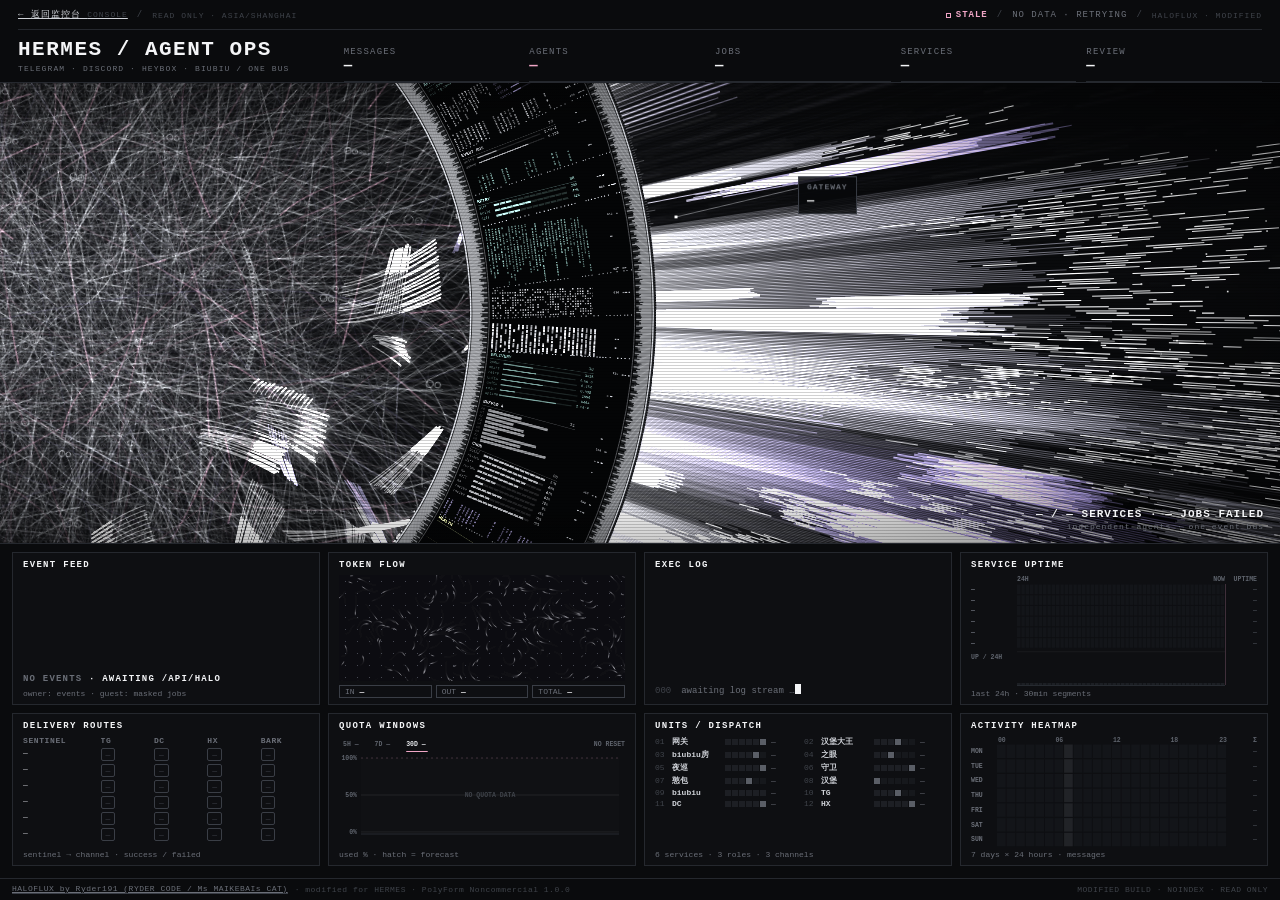
==== commit dafe8d3e: "fix(halo): 扫描列恢复逐格方块并按底色分档提亮" ====
--- a/dashboard/frontend/halo/index.html
+++ b/dashboard/frontend/halo/index.html
@@ -2190,6 +2190,16 @@
   if (t > 0.12) return '#3a3e46';
   return '#23262b';
 }
+/* scan column: lift the cell's own heat colour by a fixed amount, so the
+   column stays a row of blocks and keeps every base tier distinct instead
+   of collapsing them all into one white */
+function liftHeat(hex, amt) {
+  const n = parseInt(hex.slice(1), 16);
+  const r = Math.min(255, (n >> 16) + amt);
+  const g = Math.min(255, ((n >> 8) & 255) + amt);
+  const b = Math.min(255, (n & 255) + amt);
+  return `rgb(${r},${g},${b})`;
+}
 /* heatmap: 7 days x 24h, with the original scan-column sweep + hot-cell pulse */
 const HEAT = { days: [], matrix: [], totals: [], peak: 1, maxDay: -1, hasData: false };
 function buildHeat(state) {
@@ -2225,9 +2235,9 @@
   x.font = `600 6.5px ${FONT}`; x.textBaseline = 'middle';
   const lx = 26, rx = 30, rows = 7, cols = 24;
   const top = 8, cw = (w - lx - rx) / cols, ch = (h - top) / rows;
-  /* scan head travels continuously and runs off both edges, so the wrap
-     back to 00 never pops; reduced motion parks it off-canvas */
-  const scan = REDUCE_MOTION ? -10 : ((T * 4.6) % (cols + 2)) - 1;
+  /* one whole cell column per beat, like the original repo; reduced motion
+     parks the scan off-canvas */
+  const scan = REDUCE_MOTION ? -10 : Math.floor((T * 5) % cols);
   const pulse = REDUCE_MOTION ? 0.5 : 0.5 + 0.5 * Math.sin(T * 2.2);
   [0, 6, 12, 18, 23].forEach(hr => {
     const px = lx + hr * cw + cw / 2;
@@ -2250,36 +2260,16 @@
       const v = HEAT.matrix[j][i];
       const px = lx + i * cw, py = y + 0.5;
       const cwUse = Math.max(0.6, cw - 0.9), chUse = Math.max(1, ch - 1.2);
-      x.fillStyle = heatColor(v, HEAT.peak);
+      const base = heatColor(v, HEAT.peak);
+      x.fillStyle = i === scan ? liftHeat(base, v == null ? 14 : 60) : base;
       x.fillRect(px, py, cwUse, chUse);
-      if (v != null && v > 0 && v / HEAT.peak > 0.55 && Math.abs(i + 0.5 - scan) > 1.2) {
+      if (v != null && v > 0 && v / HEAT.peak > 0.55 && i !== scan) {
         x.globalAlpha = 0.06 + 0.16 * pulse;
         x.fillStyle = '#ffffff';
         x.fillRect(px, py, cwUse, chUse);
         x.globalAlpha = 1;
       }
     }
-  }
-  /* scan bar: one soft translucent band laid over the finished grid instead
-     of repainting a column flat white — every cell keeps its own hue/value
-     (pinks stay pink, cold greys only lift a little) and the gradient edge
-     reads as motion, not as a stepping block */
-  if (!REDUCE_MOTION) {
-    const scanX = lx + (scan + 0.5) * cw;
-    const reach = cw * 1.5;
-    /* dim the band when the grid is empty, so it never fakes activity */
-    const lit = HEAT.hasData ? 1 : 0.35;
-    const g = x.createLinearGradient(scanX - reach, 0, scanX + reach, 0);
-    g.addColorStop(0, 'rgba(255,255,255,0)');
-    g.addColorStop(0.36, `rgba(255,255,255,${(0.02 * lit).toFixed(3)})`);
-    g.addColorStop(0.5, `rgba(255,255,255,${(0.18 * lit).toFixed(3)})`);
-    g.addColorStop(0.64, `rgba(255,255,255,${(0.02 * lit).toFixed(3)})`);
-    g.addColorStop(1, 'rgba(255,255,255,0)');
-    /* additive light, so each cell keeps its hue instead of mixing to grey */
-    x.globalCompositeOperation = 'lighter';
-    x.fillStyle = g;
-    x.fillRect(lx, top + 0.5, cols * cw, rows * ch - 1);
-    x.globalCompositeOperation = 'source-over';
   }
 }
 
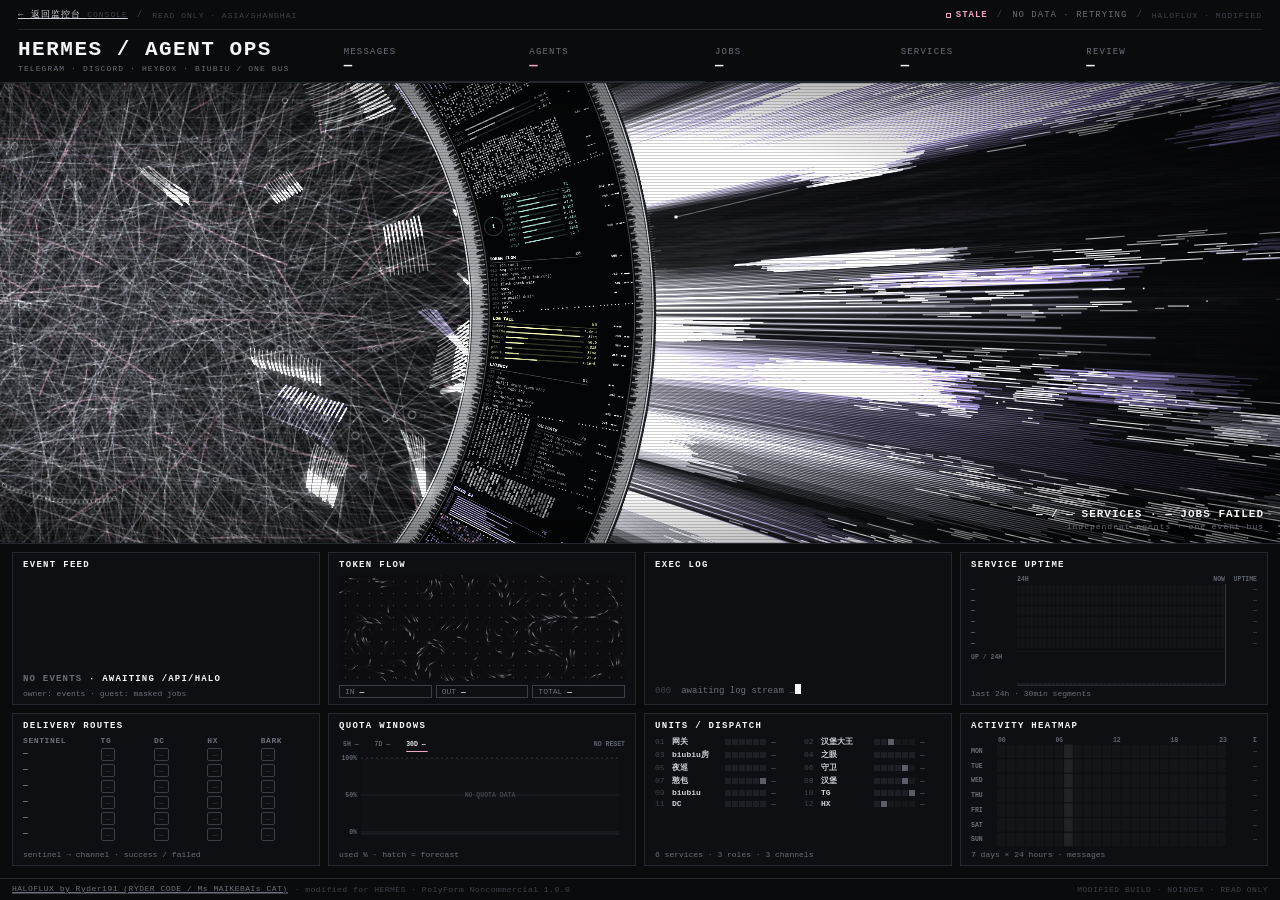
==== commit 5a5a0732: "perf(dashboard): /halo/ 首屏 5.5s -> 0.6s（直读 jobs.json + stale-while-revalidate） - collectors/jobs.py " ====
--- a/dashboard/frontend/halo/index.html
+++ b/dashboard/frontend/halo/index.html
@@ -1304,7 +1304,7 @@
 const DASH = '—';
 const HALO_API = '/api/halo';
 const REFRESH_MS = 20000;
-const FETCH_TIMEOUT_MS = 8000;
+const FETCH_TIMEOUT_MS = 10000;
 const DEMO_PARAM = new URLSearchParams(location.search).get('demo') === '1';
 const HALO_URL = DEMO_PARAM ? `${HALO_API}?demo=1` : HALO_API;
 let STATE = null;
@@ -2055,15 +2055,21 @@
       liveSeg.path.forEach(([px, py], i) => i ? x.lineTo(px, py) : x.moveTo(px, py));
       x.stroke();
     }
-    // travelling pulse only on the live portion, so the estimate stays quiet
+    // travelling comet only on the live portion, so the estimate stays quiet.
+    // The lit segment trails the dot and both share one life cycle: a run ends
+    // with the dot reaching the last point, never with a stray dotless bar.
     const pulseSeg = liveSeg || estSeg;
     if (!REDUCE_MOTION && pulseSeg && pulseSeg.total > 8) {
       const path = pulseSeg.path, cum = pulseSeg.cum, total = pulseSeg.total;
       const dash = Math.max(9, Math.min(30, total * 0.2));
-      const head = (T * 40) % (total + dash + 24);
+      const pause = 24;
+      const travel = (T * 40) % (total + pause);
+      const head = Math.min(travel, total);
+      const fade = travel > total ? Math.max(0, 1 - (travel - total) / pause) : 1;
       x.save();
+      x.globalAlpha = fade;
       x.setLineDash([dash, total + 1]);
-      x.lineDashOffset = -head;
+      x.lineDashOffset = dash - head; // lit segment = [head - dash, head]
       x.strokeStyle = `rgba(${rgb},.22)`; x.lineWidth = 3.4;
       x.beginPath();
       path.forEach(([px, py], i) => i ? x.lineTo(px, py) : x.moveTo(px, py));
@@ -2073,18 +2079,14 @@
       path.forEach(([px, py], i) => i ? x.lineTo(px, py) : x.moveTo(px, py));
       x.stroke();
       x.restore();
-      const lead = head + dash;
-      if (lead < total) {
-        const [hx, hy] = quotaPointAt(path, cum, lead);
-        const fade = Math.min(1, (total - lead) / 10);
-        const hg = x.createRadialGradient(hx, hy, 0, hx, hy, 7);
-        hg.addColorStop(0, `rgba(${rgb},${(0.5 * fade).toFixed(3)})`);
-        hg.addColorStop(1, `rgba(${rgb},0)`);
-        x.fillStyle = hg;
-        x.beginPath(); x.arc(hx, hy, 7, 0, TAU); x.fill();
-        x.fillStyle = `rgba(${rgb},${(0.95 * fade).toFixed(3)})`;
-        x.beginPath(); x.arc(hx, hy, 1.5, 0, TAU); x.fill();
-      }
+      const [hx, hy] = quotaPointAt(path, cum, head);
+      const hg = x.createRadialGradient(hx, hy, 0, hx, hy, 7);
+      hg.addColorStop(0, `rgba(${rgb},${(0.5 * fade).toFixed(3)})`);
+      hg.addColorStop(1, `rgba(${rgb},0)`);
+      x.fillStyle = hg;
+      x.beginPath(); x.arc(hx, hy, 7, 0, TAU); x.fill();
+      x.fillStyle = `rgba(${rgb},${(0.95 * fade).toFixed(3)})`;
+      x.beginPath(); x.arc(hx, hy, 1.5, 0, TAU); x.fill();
     }
     // show the uncollected gap instead of pretending it is a flat line
     const gap = (pts[0].t - win.start) / span;
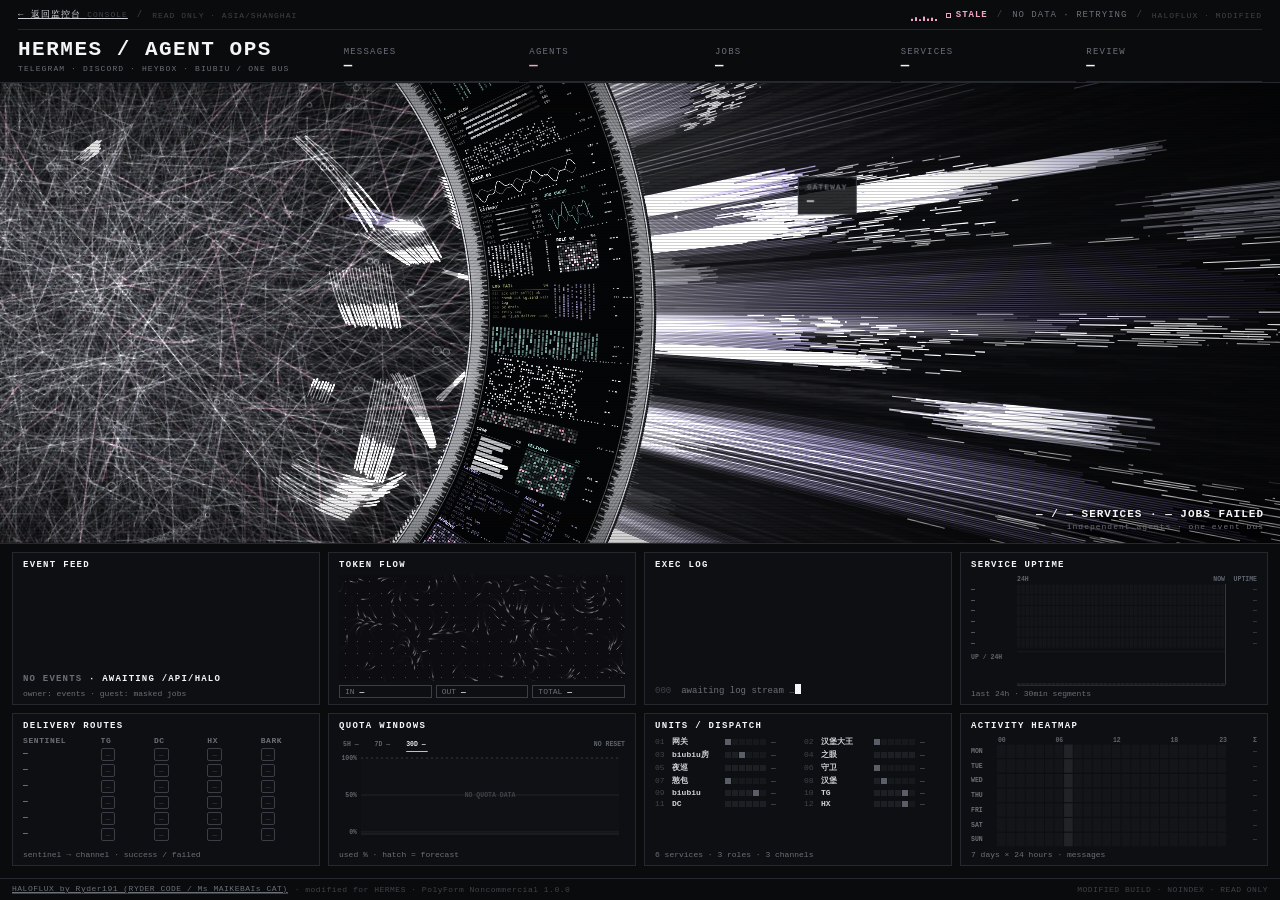
==== commit 8845327a: "feat(dashboard): /halo/ 顶栏粉色音乐均衡器（SLOW MOTION 单曲，点击静音）" ====
--- a/dashboard/frontend/halo/index.html
+++ b/dashboard/frontend/halo/index.html
@@ -10,13 +10,16 @@
   MODIFIED COPY / 修改版:
   This build is modified for the Hermes personal dashboard (agent ops wall).
   Original: https://github.com/Ryder191/haloflux
-  Modifications: rebranded copy, BGM/audio removed, fake-data generators removed,
-  panels re-bound to the owner's own read-only telemetry. Noncommercial use only.
+  Modifications: rebranded copy, fake-data generators removed, panels re-bound
+  to the owner's own read-only telemetry, plus a single owner-supplied BGM track
+  toggled from the header equalizer (starts on the first gesture when the
+  browser blocks autoplay). Noncommercial use only.
 
   源代码与视觉设计均为原创作品，受著作权保护。按 PolyForm Noncommercial 1.0.0 授权。
   仅限非商业用途，严格禁止任何商业用途。转载或二创须保留本声明并注明出处。
-  本文件为 Hermes 个人监控台的修改版：改文案、移除 BGM、移除随机数据生成器、
-  面板改接本人只读遥测数据。仅限非商业用途，详见 LICENSE。
+  本文件为 Hermes 个人监控台的修改版：改文案、移除随机数据生成器、
+  面板改接本人只读遥测数据；顶栏均衡器可开关本人提供的单曲 BGM。
+  仅限非商业用途，详见 LICENSE。
 -->
 <html lang="zh-CN">
 <head>
@@ -51,6 +54,32 @@
 .halo-state[data-state="stale"] i{background:transparent;border:1px solid var(--pink)}
 .halo-state[data-state="stale"]{color:var(--pink)}
 .halo-state[data-state="connecting"] i{background:var(--dim)}
+
+/* ---------- header bgm (pink equalizer, click to mute) ---------- */
+.bgm{position:relative;display:inline-flex;align-items:flex-end;margin:0;padding:0;background:none;border:0;cursor:pointer;color:var(--pink);transition:opacity .15s ease;align-self:center}
+.bgm::after{content:"";position:absolute;inset:-9px -4px}   /* ~34×29 hit area, no layout shift */
+.bgm__bars{display:flex;align-items:flex-end;gap:2px;height:11px}
+.bgm__bars i{display:block;width:2px;height:100%;background:currentColor;transform-origin:bottom;transform:scaleY(var(--lo,.2));animation:bgm-eq 1s ease-in-out infinite alternate;will-change:transform}
+.bgm__bars i:nth-child(1){--lo:.20;--hi:.62;animation-duration:820ms;animation-delay:-70ms}
+.bgm__bars i:nth-child(2){--lo:.34;--hi:1;animation-duration:640ms;animation-delay:-260ms}
+.bgm__bars i:nth-child(3){--lo:.16;--hi:.78;animation-duration:960ms;animation-delay:-140ms}
+.bgm__bars i:nth-child(4){--lo:.40;--hi:.92;animation-duration:720ms;animation-delay:-330ms}
+.bgm__bars i:nth-child(5){--lo:.22;--hi:1;animation-duration:880ms;animation-delay:-40ms}
+.bgm__bars i:nth-child(6){--lo:.30;--hi:.70;animation-duration:600ms;animation-delay:-200ms}
+.bgm__bars i:nth-child(7){--lo:.18;--hi:.84;animation-duration:1040ms;animation-delay:-120ms}
+@keyframes bgm-eq{from{transform:scaleY(var(--lo,.2))}to{transform:scaleY(var(--hi,1))}}
+.bgm[data-state="muted"]{opacity:.42}
+.bgm[data-state="muted"] .bgm__bars i,
+.bgm[data-state="waiting"] .bgm__bars i,
+.bgm[data-state="off"] .bgm__bars i{animation:none;transform:scaleY(var(--lo,.2))}
+.bgm:focus-visible{outline:1px solid var(--pink);outline-offset:3px}
+@media (hover:hover) and (pointer:fine){ .bgm:hover{opacity:1} .bgm:hover .bgm__bars i{background:#ffc9de} }
+@media (prefers-reduced-motion:reduce){
+  .bgm__bars i{animation:none;transform:scaleY(var(--hi,.8))}
+  .bgm[data-state="muted"] .bgm__bars i,
+  .bgm[data-state="waiting"] .bgm__bars i,
+  .bgm[data-state="off"] .bgm__bars i{transform:scaleY(var(--lo,.2))}
+}
 .brand h1{white-space:nowrap;margin:0;font-size:21px;font-weight:800;letter-spacing:1.5px;color:var(--white)}
 .brand p{margin:3px 0 9px;font-size:8px;color:var(--dim);letter-spacing:1.1px;white-space:nowrap;overflow:hidden;text-overflow:ellipsis}
 .kpi{padding:0 10px 9px;position:relative}
@@ -179,6 +208,11 @@
       <span class="topbar__sep">/</span>
       <span class="cn">READ ONLY · ASIA/SHANGHAI</span>
       <span class="topbar__spacer"></span>
+      <button type="button" class="bgm" id="bgm" data-state="waiting"
+        aria-label="背景音乐：待播放，点击开始"
+        title="SLOW MOTION (CASTLE. Remix) — 点击静音 / 再点播放">
+        <span class="bgm__bars" aria-hidden="true"><i></i><i></i><i></i><i></i><i></i><i></i><i></i></span>
+      </button>
       <span class="halo-state" id="haloState" data-state="connecting"><i></i><b id="haloStateText">CONNECTING</b></span>
       <span class="topbar__sep">/</span>
       <span id="haloUpdated" class="tabular">—</span>
@@ -2406,8 +2440,56 @@
 document.addEventListener('dblclick', toggleFS);
 
 
-/* BGM and the hidden tuning console were removed in the Hermes build.
-   The visual parameters above stay as a plain object (C) for future tuning. */
+/* =========================================================
+   HEADER BGM — one local track, equalizer doubles as mute toggle
+   ========================================================= */
+const bgmBtn = document.getElementById('bgm');
+const bgmAudio = new Audio('slow-motion.mp3');
+bgmAudio.loop = true;
+bgmAudio.preload = 'auto';
+bgmAudio.volume = 0.5;
+
+const BGM_LABEL = {
+  playing: '背景音乐播放中，点击静音',
+  muted: '背景音乐已静音，点击播放',
+  waiting: '背景音乐待播放，点击开始',
+  off: '背景音乐不可用',
+};
+
+function setBgmState(name) {
+  bgmBtn.dataset.state = name;
+  bgmBtn.setAttribute('aria-label', BGM_LABEL[name] || '背景音乐');
+}
+
+bgmAudio.addEventListener('play', () => setBgmState('playing'));
+bgmAudio.addEventListener('pause', () => setBgmState(bgmAudio.error ? 'off' : 'muted'));
+bgmAudio.addEventListener('error', () => setBgmState('off'));
+
+function bgmPlay() {
+  const p = bgmAudio.play();
+  if (p && p.catch) p.catch(() => setBgmState('waiting'));   // autoplay blocked
+}
+
+bgmBtn.addEventListener('click', () => {
+  if (bgmAudio.paused) bgmPlay();
+  else bgmAudio.pause();
+});
+
+/* Autoplay is usually blocked until a gesture: start on the first one.
+   Clicks on the player itself are left to its own handler above. */
+function bgmArm(e) {
+  if (e.target && e.target.closest && e.target.closest('#bgm')) return;
+  document.removeEventListener('pointerdown', bgmArm, true);
+  document.removeEventListener('keydown', bgmArm, true);
+  if (bgmAudio.paused && bgmBtn.dataset.state !== 'muted') bgmPlay();
+}
+document.addEventListener('pointerdown', bgmArm, true);
+document.addEventListener('keydown', bgmArm, true);
+
+bgmPlay();
+
+/* The hidden tuning console stays removed in the Hermes build.
+   The visual parameters above remain a plain object (C) for future tuning. */
 </script>
 </body>
 </html>
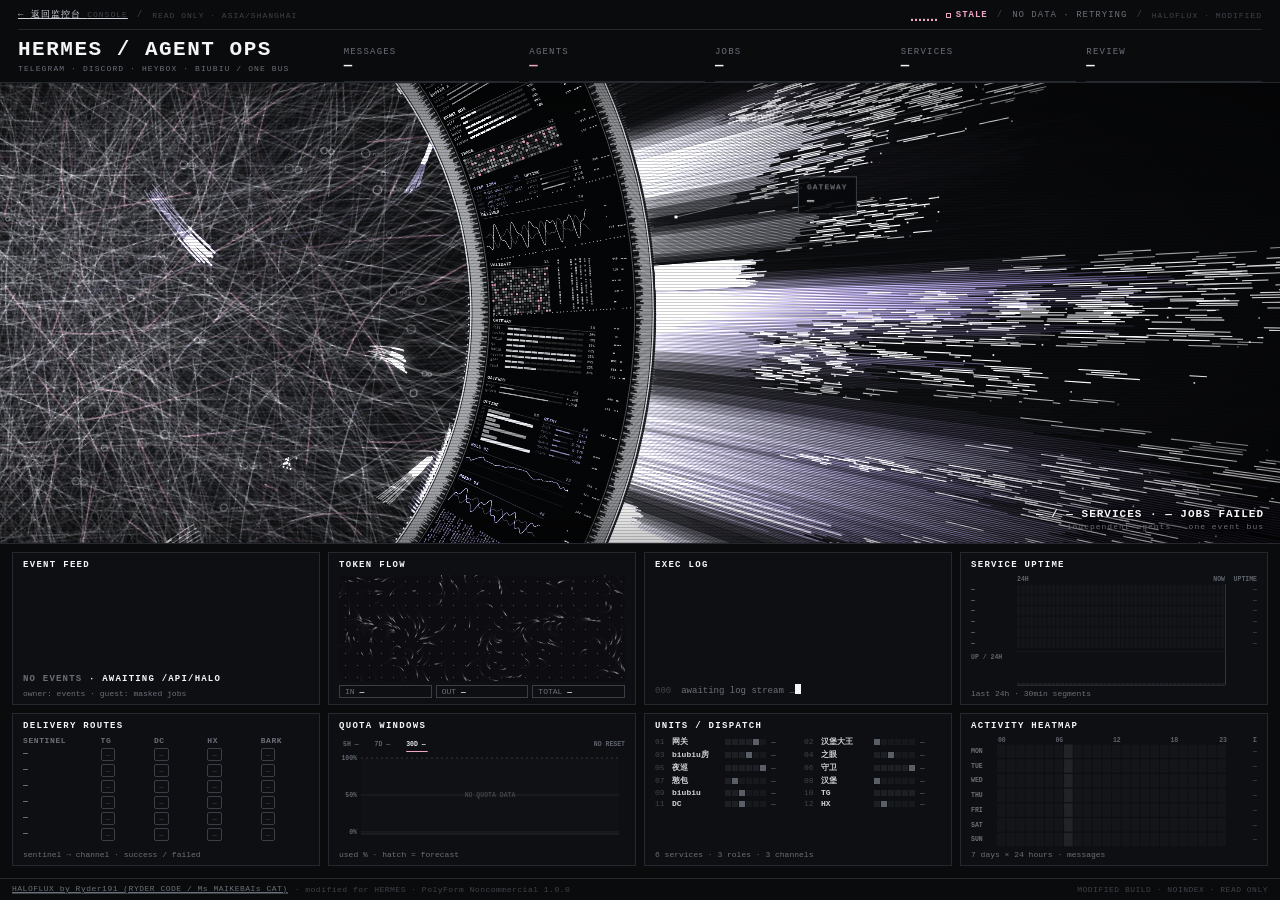
==== commit 05f43978: "feat(dashboard): /halo/ 顶栏均衡器改为真实频谱驱动（AnalyserNode + 主 rAF，CSS 动画作兜底）" ====
--- a/dashboard/frontend/halo/index.html
+++ b/dashboard/frontend/halo/index.html
@@ -72,6 +72,8 @@
 .bgm[data-state="muted"] .bgm__bars i,
 .bgm[data-state="waiting"] .bgm__bars i,
 .bgm[data-state="off"] .bgm__bars i{animation:none;transform:scaleY(var(--lo,.2))}
+/* 频谱驱动时关掉 CSS 错峰动画，高度由 JS 每帧写 scaleY（AudioContext 不可用时不会加这个属性） */
+.bgm[data-spectrum="1"] .bgm__bars i{animation:none;transform:scaleY(.2)}
 .bgm:focus-visible{outline:1px solid var(--pink);outline-offset:3px}
 @media (hover:hover) and (pointer:fine){ .bgm:hover{opacity:1} .bgm:hover .bgm__bars i{background:#ffc9de} }
 @media (prefers-reduced-motion:reduce){
@@ -2406,7 +2408,10 @@
 let last = performance.now();
 let hidden = false;
 function frame(now) {
-  if (hidden || !ready) { last = now; requestAnimationFrame(frame); return; }
+  if (hidden || !ready) {
+    if (hidden) bgmSpectrumReset();          // 标签页隐藏：竖条归位，别留一帧高峰值
+    last = now; requestAnimationFrame(frame); return;
+  }
   const dt = Math.min(0.05, (now - last) / 1000); last = now; T += dt;
   drawStage(dt);
   drawTokenFlow(dt, STATE);
@@ -2414,6 +2419,7 @@
   drawQuota(dt);
   drawActivityHeatmap();
   animateUnits(dt);
+  bgmSpectrumTick();                          // 复用主循环，不另开 rAF
   requestAnimationFrame(frame);
 }
 let rzT, ready = false, started = false;
@@ -2425,7 +2431,7 @@
 }
 document.addEventListener('visibilitychange', () => {
   hidden = document.hidden;
-  if (hidden) { stopPolling(); return; }
+  if (hidden) { stopPolling(); bgmSpectrumReset(); return; }
   last = performance.now();
   pollNow();
 });
@@ -2459,13 +2465,99 @@
 function setBgmState(name) {
   bgmBtn.dataset.state = name;
   bgmBtn.setAttribute('aria-label', BGM_LABEL[name] || '背景音乐');
-}
-
-bgmAudio.addEventListener('play', () => setBgmState('playing'));
+  if (name !== 'playing') bgmSpectrumReset();          // 暂停 / 静音 / 出错：竖条归位
+}
+
+bgmAudio.addEventListener('play', () => { setBgmState('playing'); bgmSpectrumInit(); });
 bgmAudio.addEventListener('pause', () => setBgmState(bgmAudio.error ? 'off' : 'muted'));
 bgmAudio.addEventListener('error', () => setBgmState('off'));
 
+/* ---------- 真·频谱：MediaElementSource → AnalyserNode，每帧由主 rAF 驱动 ----------
+   惰性创建：第一次 play 时才建 AudioContext（仍处在用户手势里，能正常 resume）。
+   每个 <audio> 只能 createMediaElementSource 一次 —— bgmMediaSource 就是防重入标志。
+   AudioContext 不可用 / 被 reduce-motion 关掉时不动 DOM，保留原来的 CSS 错峰动画。 */
+const BGM_BARS = Array.prototype.slice.call(document.querySelectorAll('#bgm .bgm__bars i'));
+const BGM_BANDS = BGM_BARS.length || 7;
+let bgmCtx = null, bgmAnalyser = null, bgmMediaSource = null, bgmFreq = null, bgmBands = [];
+const bgmLevels = new Float32Array(BGM_BANDS);
+// 这首曲子高频天然比低频弱 30~40dB，直接映射后三根会贴地：给高频段补一点增益
+const BGM_TILT = [0.88, 0.92, 1, 1.1, 1.3, 1.65, 2.3];
+let bgmSpectrumOn = false, bgmSpectrumDead = false;
+
+function bgmSpectrumReset() {
+  if (!bgmSpectrumOn) return;
+  for (let i = 0; i < BGM_BARS.length; i++) BGM_BARS[i].style.transform = '';
+  bgmLevels.fill(0);
+}
+
+// 对数分频：低频分得细、高频分得粗，7 根竖条才像真的在跳。
+// 上限按 8kHz 截：这首 SLOW MOTION 是低通过的（6.5kHz 以上全是 0），
+// 把频段铺到奈奎斯特会让最后两根永远贴地。
+function bgmBandRanges(bins, hz) {
+  const nyquist = (hz || 48000) / 2;
+  const span = bins - 1;
+  const ceilHz = Math.min(nyquist * 0.98, 8000);
+  const maxBin = Math.max(2, Math.round(span * ceilHz / nyquist));
+  const minBin = 1, out = [];
+  for (let i = 0; i < BGM_BANDS; i++) {
+    const lo = Math.floor(minBin * Math.pow(maxBin / minBin, i / BGM_BANDS));
+    const hi = Math.floor(minBin * Math.pow(maxBin / minBin, (i + 1) / BGM_BANDS));
+    out.push([Math.min(lo, bins - 1), Math.min(Math.max(hi, lo + 1), bins)]);
+  }
+  return out;
+}
+
+function bgmSpectrumInit() {
+  if (bgmSpectrumOn || bgmSpectrumDead) return bgmSpectrumOn;
+  if (REDUCE_MOTION) return false;                 // 用户要求减少动效：保持静态
+  const Ctx = window.AudioContext || window.webkitAudioContext;
+  if (!Ctx) { bgmSpectrumDead = true; return false; }
+  try {
+    if (!bgmCtx) bgmCtx = new Ctx();
+    if (!bgmMediaSource) {                         // ← 防重入：只建一次
+      bgmMediaSource = bgmCtx.createMediaElementSource(bgmAudio);
+      bgmAnalyser = bgmCtx.createAnalyser();
+      bgmAnalyser.fftSize = 128;
+      bgmAnalyser.smoothingTimeConstant = 0.65;
+      bgmMediaSource.connect(bgmAnalyser);
+      bgmAnalyser.connect(bgmCtx.destination);     // 别忘了接回输出，否则没声音
+      bgmFreq = new Uint8Array(bgmAnalyser.frequencyBinCount);
+      bgmBands = bgmBandRanges(bgmAnalyser.frequencyBinCount, bgmCtx.sampleRate);
+    }
+    if (bgmCtx.state === 'suspended') bgmCtx.resume().catch(function () {});
+    bgmSpectrumOn = true;
+    bgmBtn.dataset.spectrum = '1';
+    return true;
+  } catch (err) {
+    bgmSpectrumDead = true;                        // 建不起来就彻底放弃，让 CSS 动画继续跑
+    bgmSpectrumOn = false;
+    return false;
+  }
+}
+
+function bgmSpectrumTick() {
+  if (!bgmSpectrumOn || !bgmAnalyser) return;
+  if (bgmAudio.paused || bgmAudio.muted || document.hidden || bgmCtx.state !== 'running') {
+    bgmSpectrumReset();
+    return;
+  }
+  bgmAnalyser.getByteFrequencyData(bgmFreq);
+  for (let i = 0; i < BGM_BANDS; i++) {
+    const range = bgmBands[i] || [0, 1];
+    let sum = 0;
+    for (let b = range[0]; b < range[1]; b++) sum += bgmFreq[b];
+    const v = sum / Math.max(1, range[1] - range[0]) / 255;
+    const boosted = Math.min(1, v * (BGM_TILT[i] || 1));
+    // 起音立刻跟、回落慢慢收，比直接赋值更像示波器
+    bgmLevels[i] = boosted > bgmLevels[i] ? boosted : bgmLevels[i] * 0.55 + boosted * 0.45;
+    const h = 0.08 + Math.pow(Math.max(0, Math.min(1, bgmLevels[i])), 0.7) * 0.92;
+    BGM_BARS[i].style.transform = 'scaleY(' + h.toFixed(3) + ')';
+  }
+}
+
+
 function bgmPlay() {
+  bgmSpectrumInit();                                  // 首次播放才建 AudioContext（惰性）
   const p = bgmAudio.play();
   if (p && p.catch) p.catch(() => setBgmState('waiting'));   // autoplay blocked
 }
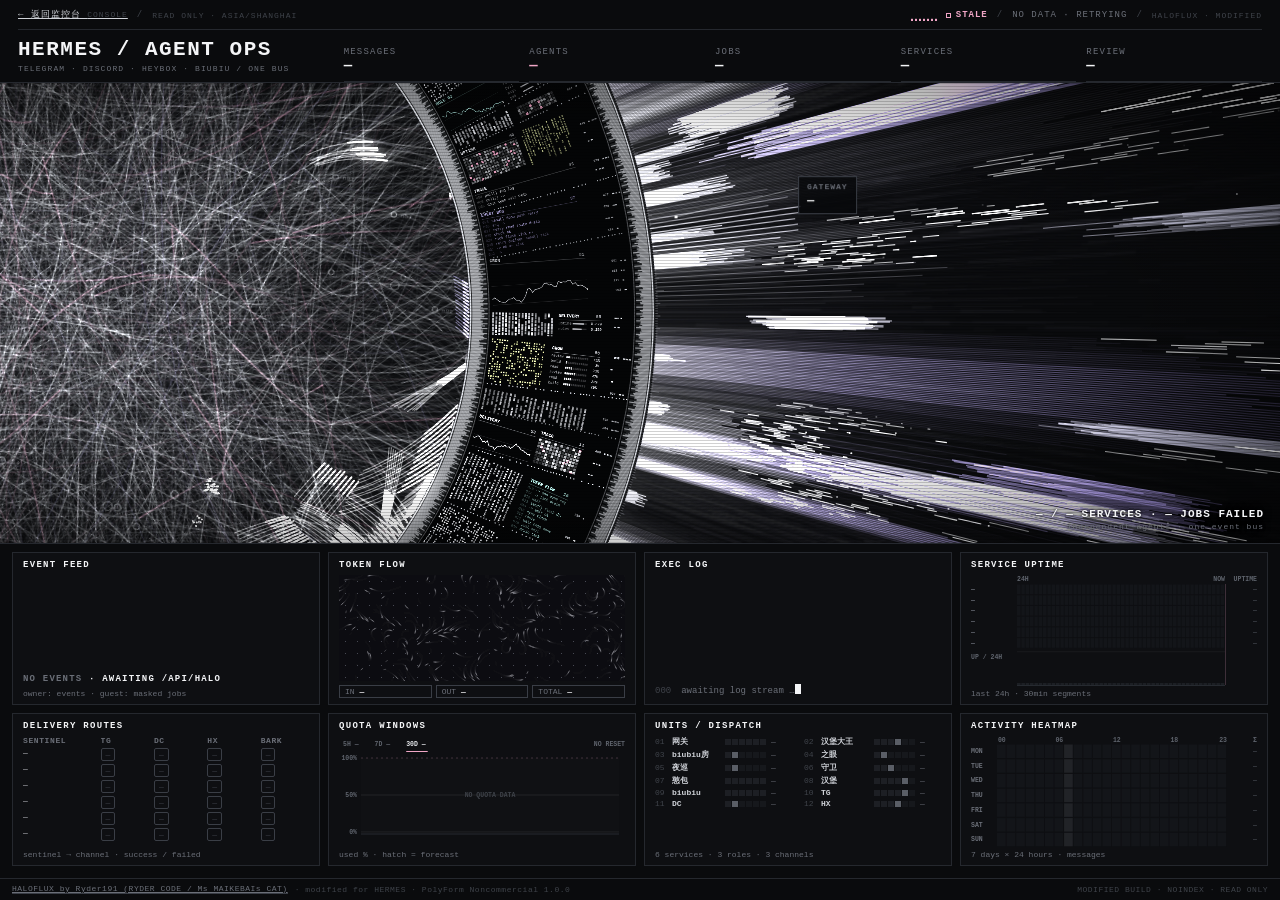
==== commit ed407556: "chore(branding): 统一「小黑盒」文案为「黑盒语音」 仅替换自有文案/注释/UI 标签，保留 heybox/docs/pages 官方协议原文与 CHANGELOG 历史记录。" ====
--- a/dashboard/frontend/halo/index.html
+++ b/dashboard/frontend/halo/index.html
@@ -1475,7 +1475,7 @@
 }
 
 /* ---------- delivery routes ---------- */
-const CHANNEL_SHORT = { 'Telegram': 'TG', 'DC #教义厅': 'DC', '冲冲冲房': 'GUILD', '小黑盒': 'HX', 'BiuNews': 'NEWS', 'Bark': 'BARK' };
+const CHANNEL_SHORT = { 'Telegram': 'TG', 'DC #教义厅': 'DC', '冲冲冲房': 'GUILD', '黑盒语音': 'HX', 'BiuNews': 'NEWS', 'Bark': 'BARK' };
 const shortChannel = v => CHANNEL_SHORT[v] || String(v || DASH).replace(/^DC\s*/, '').slice(0, 5);
 const DEFAULT_CHANNELS = ['TG', 'DC', 'HX', 'BARK'];
 function renderRoutes(state) {
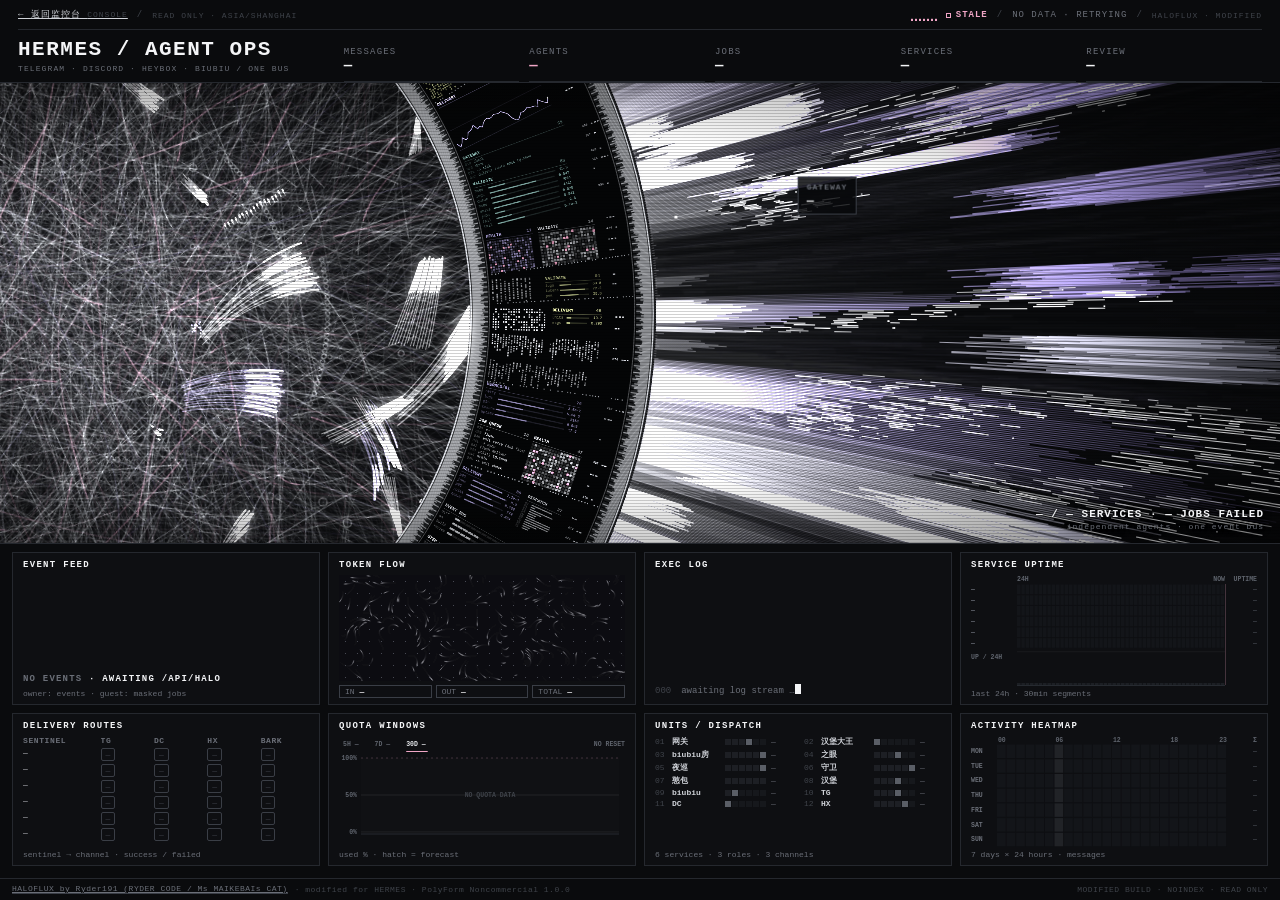
==== commit 0088a5af: "feat(halo): UP/24H 波浪动效 + BGM 音量调低 20%" ====
--- a/dashboard/frontend/halo/index.html
+++ b/dashboard/frontend/halo/index.html
@@ -1737,6 +1737,11 @@
   histTarget: new Array(48).fill(0),
   known: new Array(48).fill(0),
   knownTarget: new Array(48).fill(0),
+  // UP/24H 波形：原站 bounce 层的随机脉冲 + 慢呼吸 + 快起慢落
+  wave: new Array(48).fill(0.85),
+  kick: new Array(48).fill(0),
+  phase: Array.from({ length: 48 }, () => rnd() * TAU),
+  lastBeat: -1,
 };
 function buildUptime(state) {
   const units = (state?.services || []).slice(0, 6);
@@ -1774,6 +1779,38 @@
   }
 }
 
+/* UP/24H wave — the original HALOFLUX bounce layer, scaled down to one row:
+   every bar breathes on its own phase, a crest travels left→right, and each
+   beat drops a few gaussian kicks. The target snaps out fast and eases back
+   slowly, so the row moves like a wave instead of a static bar chart. */
+function updateUptimeWave(dt) {
+  const wave = UPTIME.wave, kick = UPTIME.kick;
+  if (REDUCE_MOTION) { wave.fill(1); kick.fill(0); return; }
+  if (beatN !== UPTIME.lastBeat) {
+    UPTIME.lastBeat = beatN;
+    const big = beatN % 4 === 0;
+    const bursts = big ? 3 : 1 + (rnd() * 2 | 0);
+    for (let b = 0; b < bursts; b++) {
+      const c = rnd() * (wave.length - 1);
+      const w = rr(2.5, 7);
+      const amp = rr(0.12, big ? 0.34 : 0.26);
+      for (let i = 0; i < wave.length; i++) {
+        const f = Math.exp(-(((i - c) / w) ** 2));
+        if (f < 0.02) continue;
+        const v = amp * f;
+        if (v > kick[i]) kick[i] = v;
+      }
+    }
+  }
+  for (let i = 0; i < wave.length; i++) {
+    const idle = 0.76 + 0.08 * Math.sin(T * 0.9 + UPTIME.phase[i]);
+    const crest = 0.05 * Math.sin(i * 0.5 - T * 1.4 + UPTIME.phase[i] * 0.3);
+    const tgt = Math.min(1.24, idle + crest + kick[i]);
+    kick[i] *= Math.exp(-dt * 2.4);
+    wave[i] += (tgt - wave[i]) * Math.min(1, (tgt > wave[i] ? 15 : 2.2) * dt);
+  }
+}
+
 function drawServiceUptime(dt) {
   if (!cDiff.x || !cDiff.w) return;
   const x = cDiff.x, w = cDiff.w, h = cDiff.h;
@@ -1838,13 +1875,15 @@
     UPTIME.hist[i] += (UPTIME.histTarget[i] - UPTIME.hist[i]) * ease;
     UPTIME.known[i] += (UPTIME.knownTarget[i] - UPTIME.known[i]) * ease;
   }
+  updateUptimeWave(dt);
   for (let i = 0; i < cols; i++) {
     const known = UPTIME.known[i] || 0;
     const down = UPTIME.hist[i] || 0;
     const up = Math.max(0, known - down);
     const full = bh - 4;
-    const totalH = (known / rows) * full;
-    const upH = (up / rows) * full;
+    const wave = UPTIME.wave[i] || 1;
+    const totalH = Math.min(bh - 1, (known / rows) * full * wave);
+    const upH = Math.min(totalH, (up / rows) * full * wave);
     const downH = Math.max(0, totalH - upH);
     if (totalH < 0.6) {
       x.fillStyle = '#1c1f24';
@@ -1857,6 +1896,10 @@
       x.fillStyle = 'rgba(240,166,198,.78)';
       x.fillRect(lx + i * bw, h - 1 - totalH, Math.max(0.6, bw - 0.7), downH);
     }
+    // lit crest: keeps the wave readable when every segment is at 100% up
+    const crestA = 0.08 + 0.34 * Math.min(1, Math.max(0, wave - 0.65) / 0.6);
+    x.fillStyle = `rgba(214,218,226,${crestA.toFixed(3)})`;
+    x.fillRect(lx + i * bw, h - 1 - totalH, Math.max(0.6, bw - 0.7), 1);
   }
   // right-edge "now" marker, soft pulse only (the heatmap owns the sweeping scan)
   x.fillStyle = `rgba(240,166,198,${(0.16 + 0.1 * (0.5 + 0.5 * Math.sin(T * 2))).toFixed(3)})`;
@@ -2453,7 +2496,7 @@
 const bgmAudio = new Audio('slow-motion.mp3');
 bgmAudio.loop = true;
 bgmAudio.preload = 'auto';
-bgmAudio.volume = 0.5;
+bgmAudio.volume = 0.4;                               // 0.5 × 0.8：整体调低 20%
 
 const BGM_LABEL = {
   playing: '背景音乐播放中，点击静音',
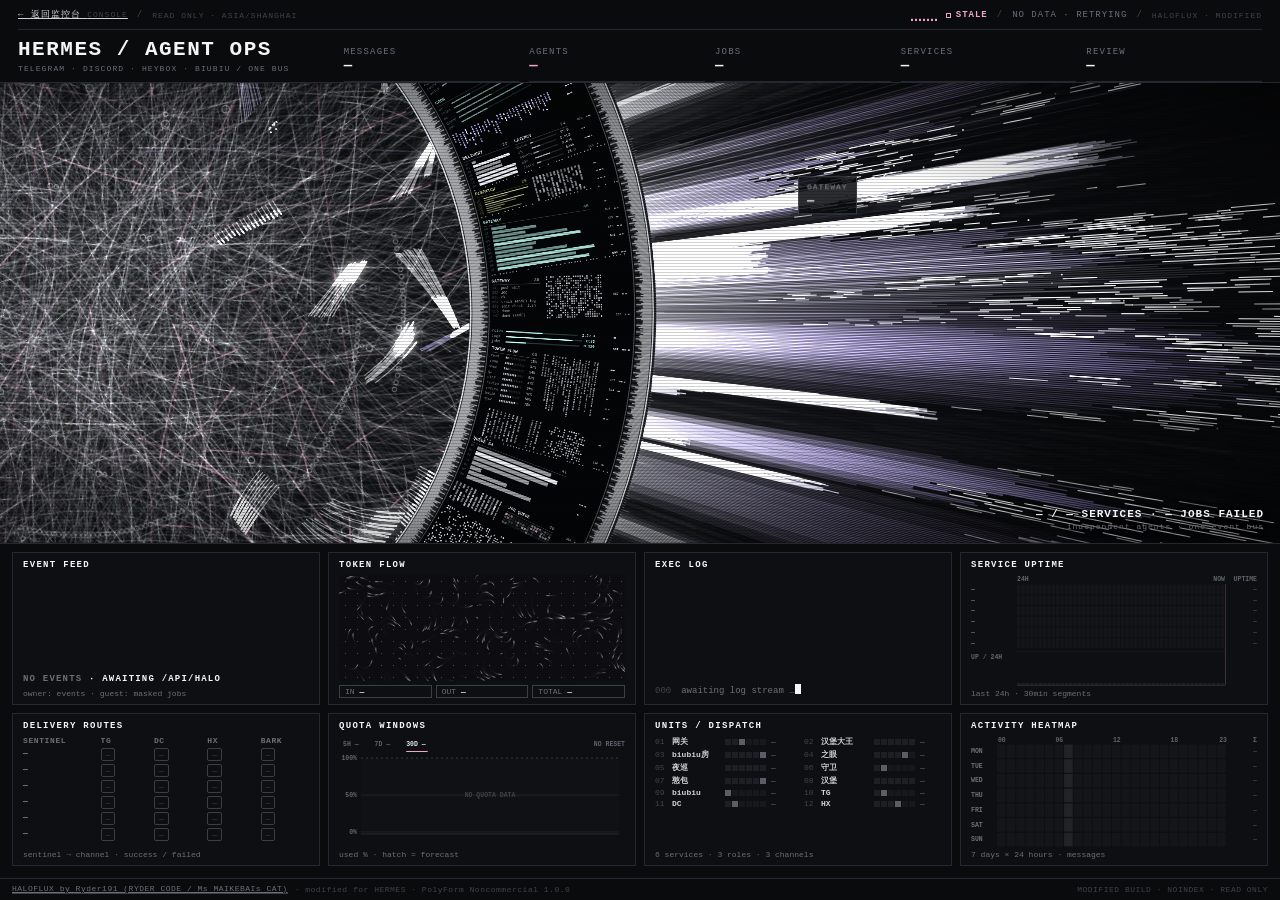
==== commit 012c0548: "brand: 汉堡小人图标替换全站（监控台 / KB / LOL exe 1.4.29 / 战绩卡角标） - 新增 scripts/build-brand-icons.py：母版 icons/hamb" ====
--- a/dashboard/frontend/halo/index.html
+++ b/dashboard/frontend/halo/index.html
@@ -27,7 +27,7 @@
 <meta name="viewport" content="width=device-width, initial-scale=1">
 <meta name="robots" content="noindex,nofollow">
 <meta name="color-scheme" content="dark">
-<link rel="icon" href="/favicon.svg" type="image/svg+xml">
+<link rel="icon" href="/favicon.ico" sizes="any">
 <title>HERMES — Agent Ops</title>
 <style>
 :root{
